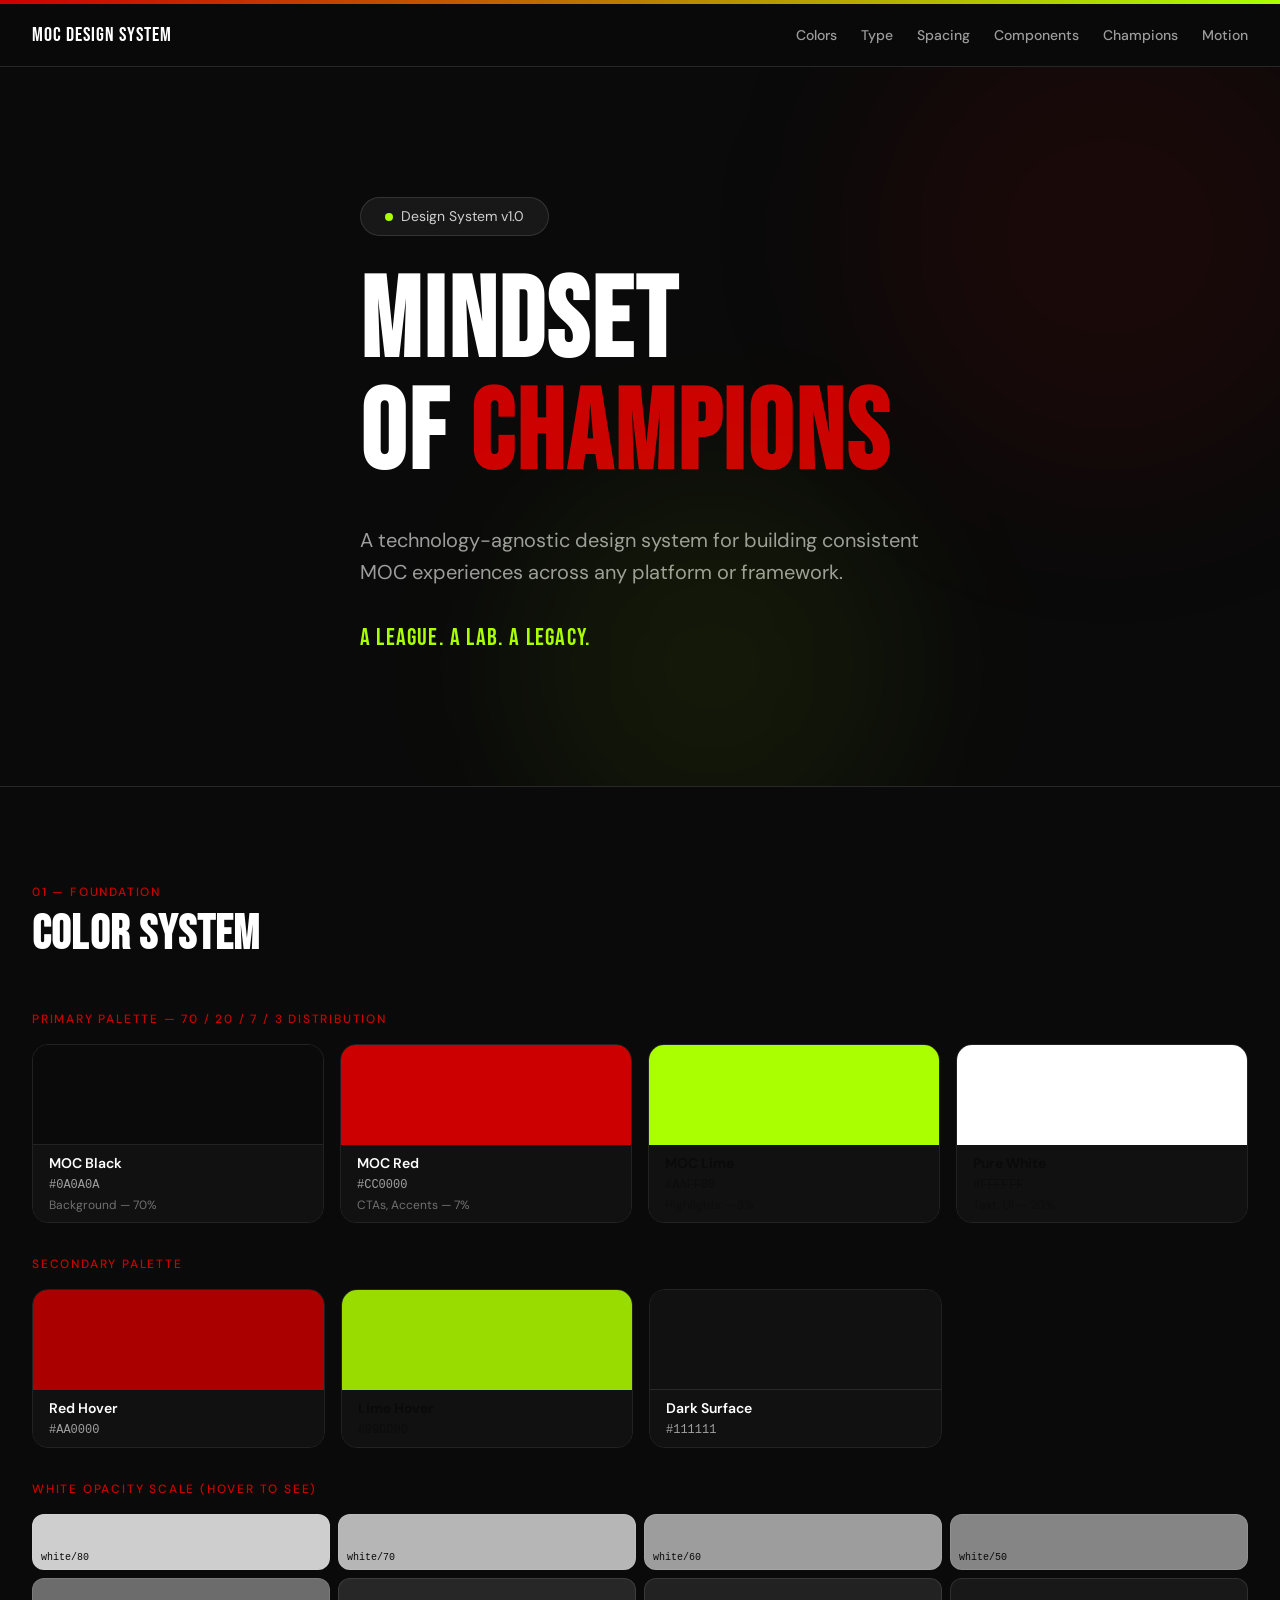
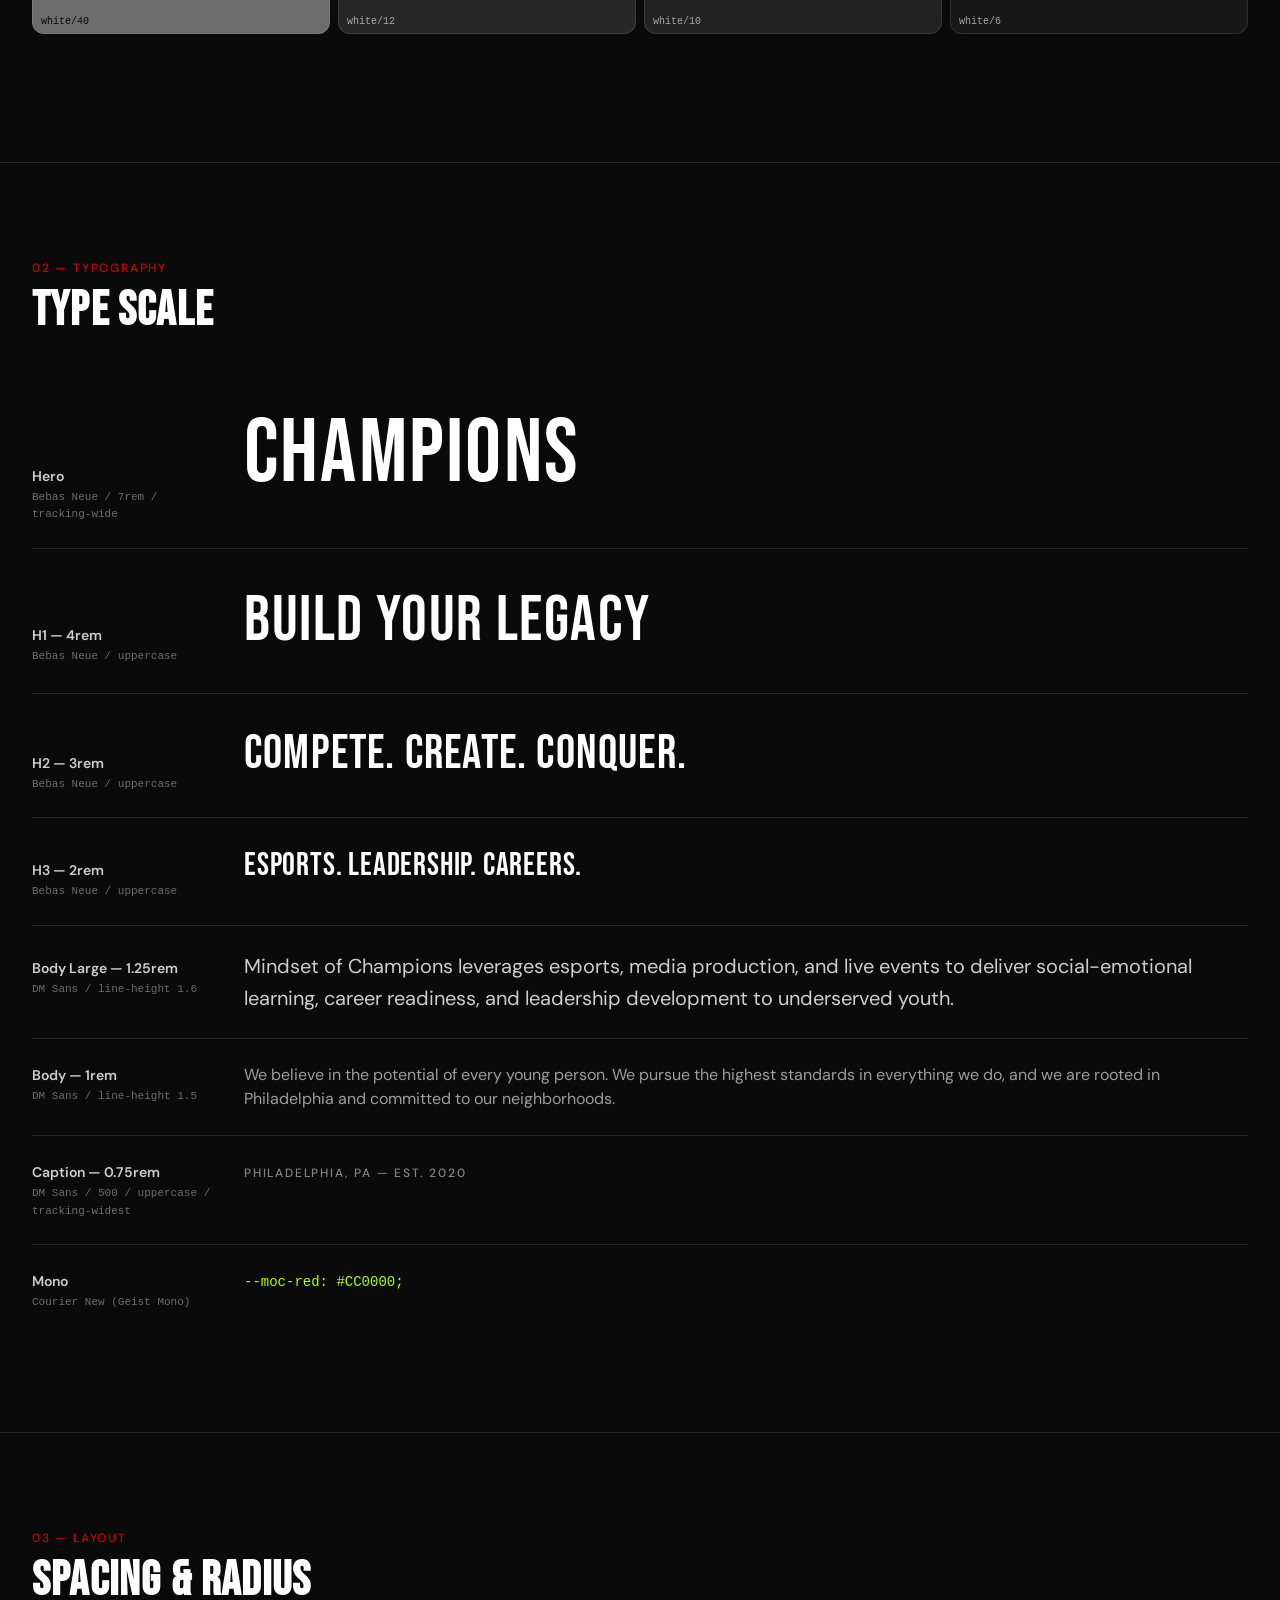
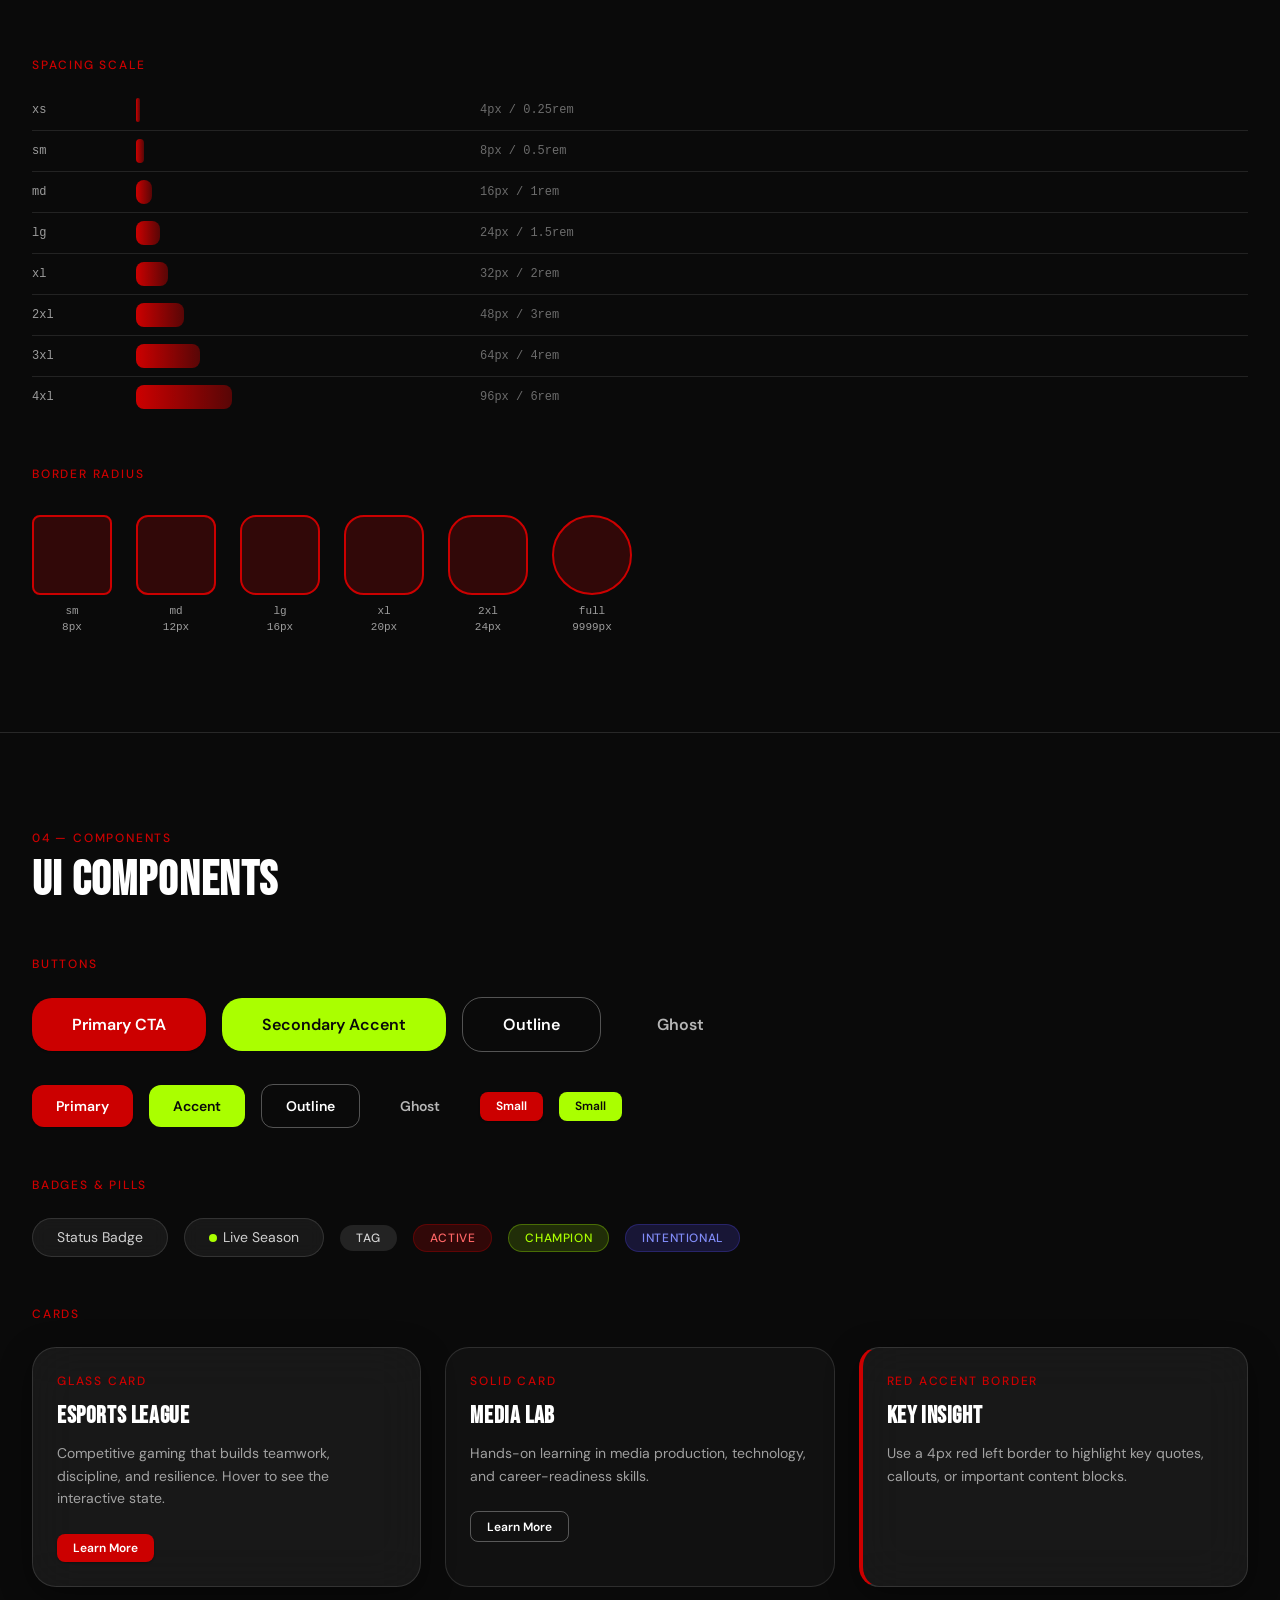
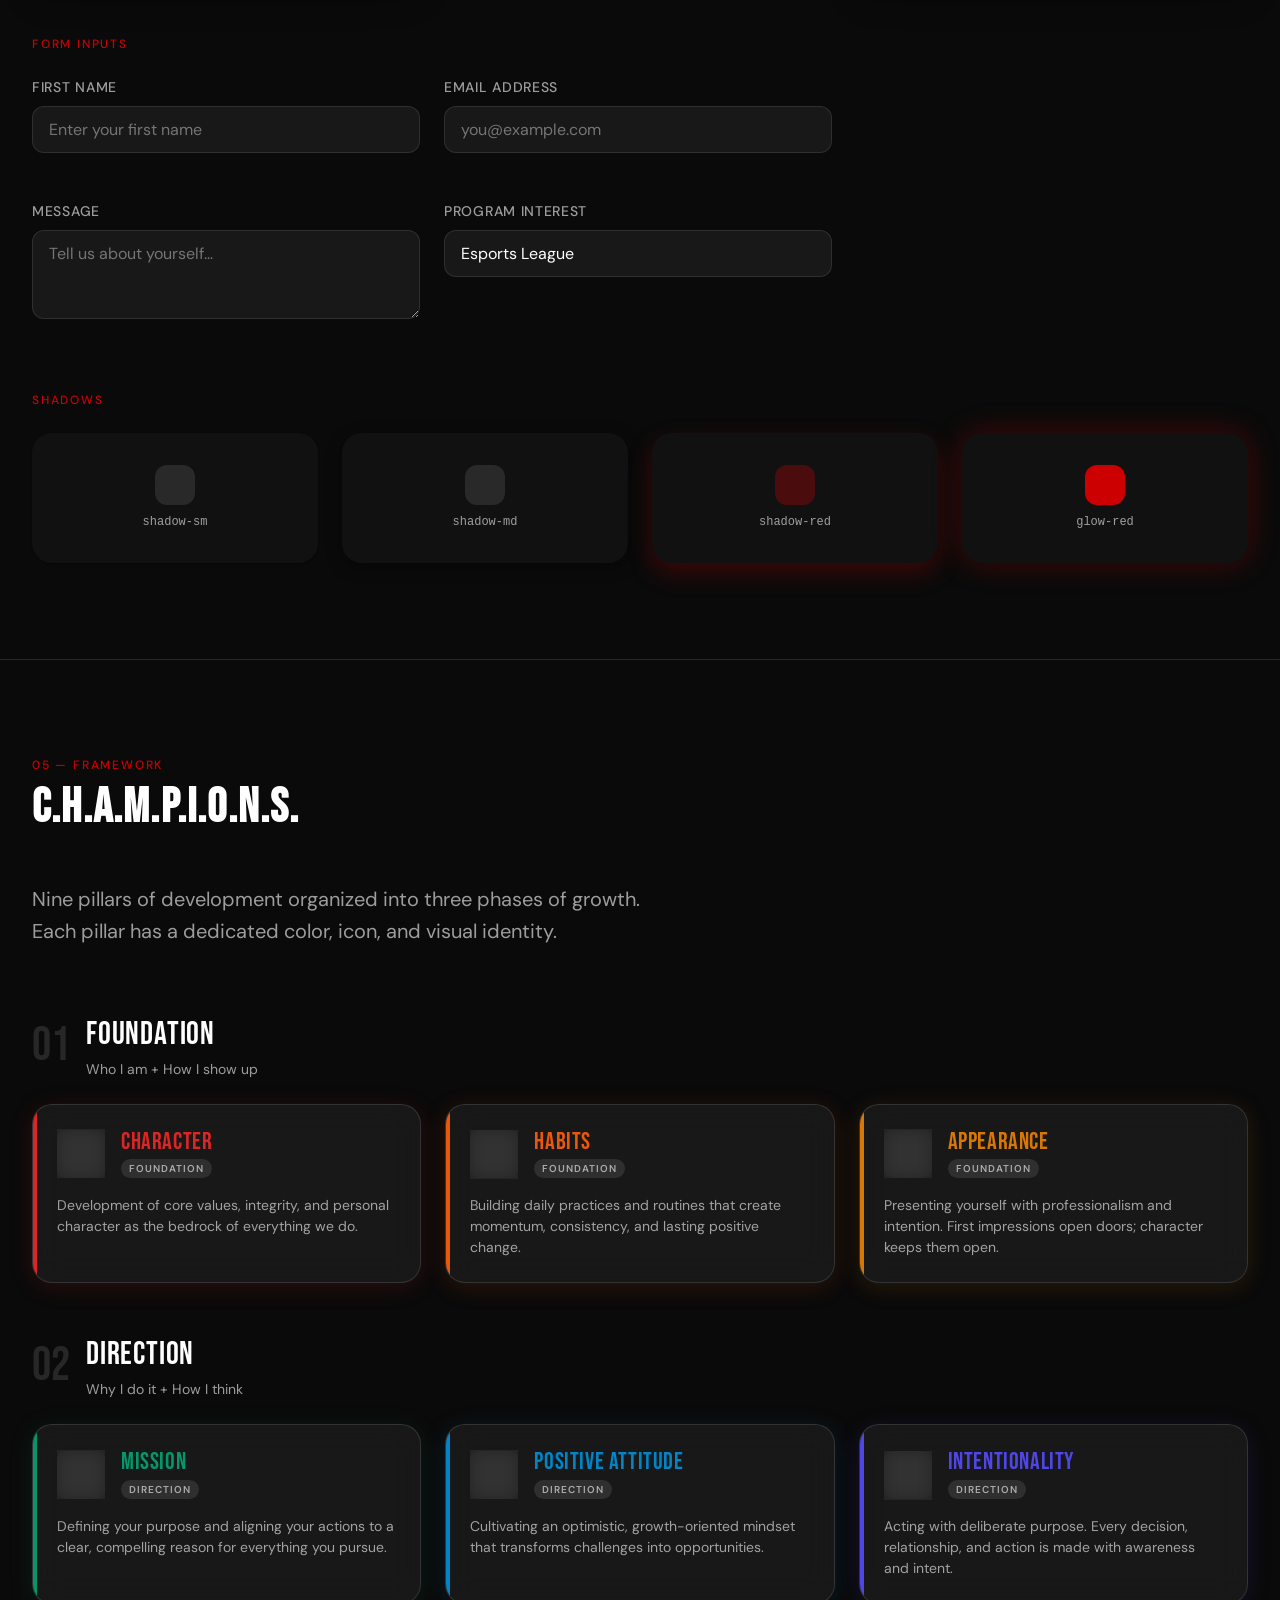
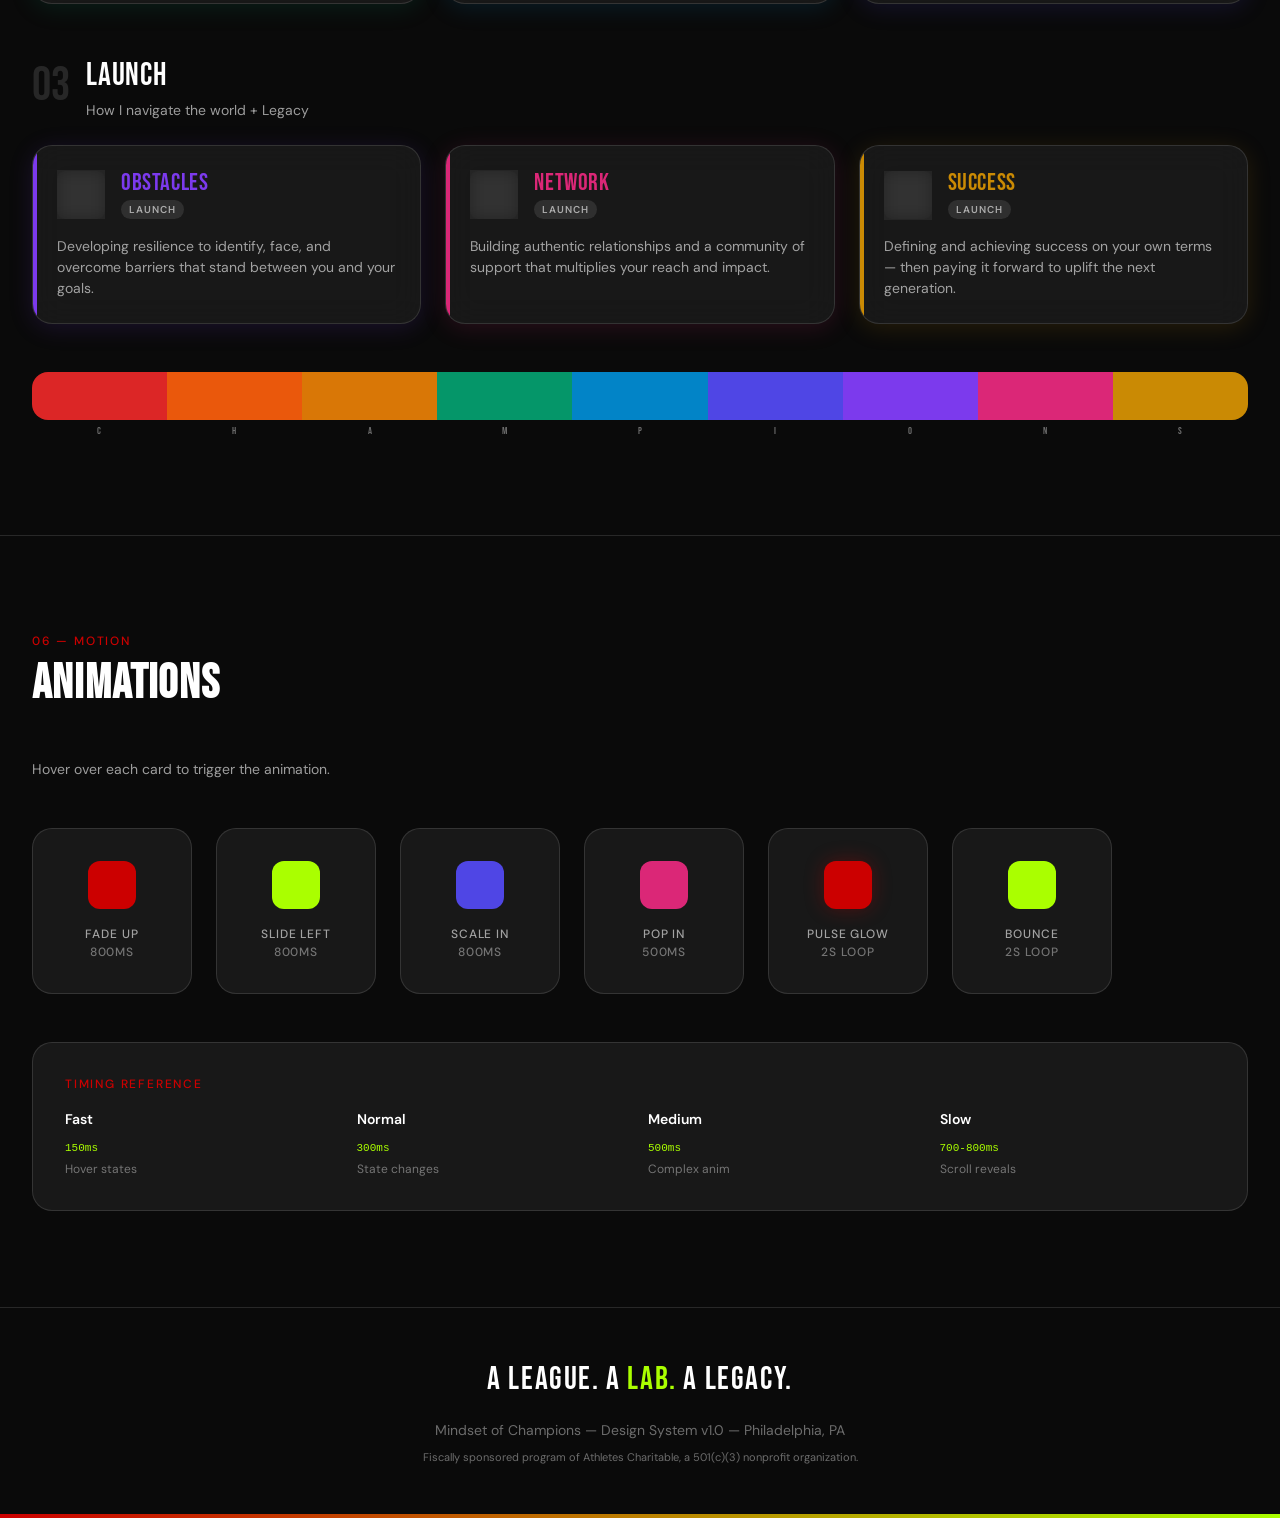
==== index.html @ a54dbdf8 "Rename design-system-showcase to index.html for GitHub Pages Co-Authored-By: Claude Sonnet 4.6 <nore" ====
<!DOCTYPE html>
<html lang="en">
<head>
  <meta charset="UTF-8" />
  <meta name="viewport" content="width=device-width, initial-scale=1.0" />
  <title>Mindset of Champions — Design System</title>
  <link rel="preconnect" href="https://fonts.googleapis.com" />
  <link rel="preconnect" href="https://fonts.gstatic.com" crossorigin />
  <link href="https://fonts.googleapis.com/css2?family=Bebas+Neue&family=DM+Sans:wght@400;500;600;700&display=swap" rel="stylesheet" />
  <style>
    /* ---- TOKENS (from brand-kit/css/variables.css) ---- */
    :root {
      --moc-black: #0A0A0A;
      --moc-red: #CC0000;
      --moc-lime: #AAFF00;
      --moc-white: #FFFFFF;
      --moc-red-hover: #AA0000;
      --moc-lime-hover: #99DD00;
      --moc-dark-surface: #111111;

      --pillar-character: #DC2626;
      --pillar-habits: #EA580C;
      --pillar-appearance: #D97706;
      --pillar-mission: #059669;
      --pillar-positive: #0284C7;
      --pillar-intentionality: #4F46E5;
      --pillar-obstacles: #7C3AED;
      --pillar-network: #DB2777;
      --pillar-success: #CA8A04;

      --color-background: var(--moc-black);
      --color-foreground: var(--moc-white);
      --color-primary: var(--moc-red);
      --color-accent: var(--moc-lime);
      --color-muted: rgba(255,255,255,0.06);
      --color-border: rgba(255,255,255,0.12);

      --white-80: rgba(255,255,255,0.8);
      --white-70: rgba(255,255,255,0.7);
      --white-60: rgba(255,255,255,0.6);
      --white-50: rgba(255,255,255,0.5);
      --white-40: rgba(255,255,255,0.4);
      --white-12: rgba(255,255,255,0.12);
      --white-10: rgba(255,255,255,0.10);
      --white-6: rgba(255,255,255,0.06);

      --font-display: 'Bebas Neue', sans-serif;
      --font-sans: 'DM Sans', sans-serif;
      --font-mono: 'Courier New', monospace;

      --text-hero: 7rem;
      --text-h1: 4rem;
      --text-h2: 3rem;
      --text-h3: 2rem;
      --text-h4: 1.5rem;
      --text-body-lg: 1.25rem;
      --text-body: 1rem;
      --text-body-sm: 0.875rem;
      --text-caption: 0.75rem;

      --space-xs: 0.25rem;
      --space-sm: 0.5rem;
      --space-md: 1rem;
      --space-lg: 1.5rem;
      --space-xl: 2rem;
      --space-2xl: 3rem;
      --space-3xl: 4rem;
      --space-4xl: 6rem;

      --radius-sm: 0.5rem;
      --radius-md: 0.75rem;
      --radius-lg: 1rem;
      --radius-xl: 1.25rem;
      --radius-2xl: 1.5rem;
      --radius-full: 9999px;

      --shadow-sm: 0 1px 2px rgba(0,0,0,0.3);
      --shadow-md: 0 4px 16px rgba(0,0,0,0.4);
      --shadow-lg: 0 8px 32px rgba(0,0,0,0.4);
      --shadow-xl: 0 12px 40px rgba(0,0,0,0.5);
      --shadow-red: 0 10px 25px rgba(204,0,0,0.25);
      --shadow-lime: 0 10px 25px rgba(170,255,0,0.25);
      --shadow-glow-red: 0 0 30px rgba(204,0,0,0.3);

      --transition-fast: 150ms;
      --transition-normal: 300ms;
      --ease-smooth: cubic-bezier(0.22, 1, 0.36, 1);
    }

    /* ---- RESET ---- */
    *, *::before, *::after { box-sizing: border-box; margin: 0; padding: 0; }
    html { scroll-behavior: smooth; }
    body {
      background: var(--moc-black);
      color: var(--moc-white);
      font-family: var(--font-sans);
      font-size: var(--text-body);
      line-height: 1.5;
      -webkit-font-smoothing: antialiased;
    }

    /* ---- LAYOUT ---- */
    .container {
      max-width: 1280px;
      margin: 0 auto;
      padding: 0 var(--space-xl);
    }

    section {
      padding: var(--space-4xl) 0;
      border-bottom: 1px solid var(--white-12);
    }

    .section-label {
      font-family: var(--font-sans);
      font-size: var(--text-caption);
      font-weight: 500;
      letter-spacing: 0.15em;
      text-transform: uppercase;
      color: var(--moc-red);
      margin-bottom: var(--space-sm);
    }

    .section-title {
      font-family: var(--font-display);
      font-size: var(--text-h2);
      text-transform: uppercase;
      letter-spacing: 0.025em;
      line-height: 1.1;
      margin-bottom: var(--space-2xl);
    }

    /* ---- GRID HELPERS ---- */
    .grid-2 { display: grid; grid-template-columns: repeat(2, 1fr); gap: var(--space-lg); }
    .grid-3 { display: grid; grid-template-columns: repeat(3, 1fr); gap: var(--space-lg); }
    .grid-4 { display: grid; grid-template-columns: repeat(4, 1fr); gap: var(--space-lg); }
    .grid-5 { display: grid; grid-template-columns: repeat(5, 1fr); gap: var(--space-md); }
    @media (max-width: 900px) {
      .grid-4, .grid-5 { grid-template-columns: repeat(2, 1fr); }
    }
    @media (max-width: 640px) {
      .grid-2, .grid-3, .grid-4, .grid-5 { grid-template-columns: 1fr; }
    }

    /* ---- GLASS CARD ---- */
    .glass-card {
      background: var(--white-6);
      backdrop-filter: blur(24px);
      -webkit-backdrop-filter: blur(24px);
      border: 1px solid var(--white-12);
      border-radius: var(--radius-2xl);
      box-shadow: var(--shadow-lg);
      padding: var(--space-lg);
      transition: background var(--transition-normal) var(--ease-smooth),
                  border-color var(--transition-normal) var(--ease-smooth),
                  box-shadow var(--transition-normal) var(--ease-smooth);
    }
    .glass-card:hover {
      background: rgba(255,255,255,0.10);
      border-color: rgba(255,255,255,0.18);
      box-shadow: 0 12px 40px rgba(204,0,0,0.15);
    }

    .solid-card {
      background: var(--moc-dark-surface);
      border: 1px solid var(--white-12);
      border-radius: var(--radius-2xl);
      padding: var(--space-lg);
    }

    /* ====================================================
       HERO NAV
       ==================================================== */
    .site-nav {
      position: sticky;
      top: 0;
      z-index: 100;
      background: rgba(10,10,10,0.85);
      backdrop-filter: blur(16px);
      border-bottom: 1px solid var(--white-12);
      padding: var(--space-md) 0;
    }
    .nav-inner {
      display: flex;
      align-items: center;
      gap: var(--space-xl);
      max-width: 1280px;
      margin: 0 auto;
      padding: 0 var(--space-xl);
    }
    .nav-logo {
      display: flex;
      align-items: center;
      gap: var(--space-sm);
      text-decoration: none;
    }
    .nav-logo img {
      height: 36px;
      width: auto;
    }
    .nav-wordmark {
      font-family: var(--font-display);
      font-size: 1.25rem;
      letter-spacing: 0.05em;
      color: var(--moc-white);
    }
    .nav-links {
      display: flex;
      gap: var(--space-lg);
      list-style: none;
      margin-left: auto;
    }
    .nav-links a {
      font-size: var(--text-body-sm);
      font-weight: 500;
      color: var(--white-60);
      text-decoration: none;
      transition: color var(--transition-fast);
    }
    .nav-links a:hover { color: var(--moc-white); }

    /* ====================================================
       HERO
       ==================================================== */
    #hero {
      min-height: 80vh;
      display: flex;
      align-items: center;
      position: relative;
      overflow: hidden;
      border-bottom: 1px solid var(--white-12);
      padding: var(--space-4xl) 0;
    }
    .hero-glow-red {
      position: absolute;
      top: -80px;
      right: -80px;
      width: 500px;
      height: 500px;
      background: rgba(204,0,0,0.08);
      border-radius: 50%;
      filter: blur(80px);
      pointer-events: none;
    }
    .hero-glow-lime {
      position: absolute;
      bottom: -80px;
      left: 40%;
      width: 400px;
      height: 400px;
      background: rgba(170,255,0,0.06);
      border-radius: 50%;
      filter: blur(80px);
      pointer-events: none;
    }
    .hero-badge {
      display: inline-flex;
      align-items: center;
      gap: var(--space-sm);
      background: var(--white-6);
      backdrop-filter: blur(8px);
      border: 1px solid var(--white-12);
      border-radius: var(--radius-full);
      padding: var(--space-sm) var(--space-lg);
      font-size: var(--text-body-sm);
      color: var(--white-80);
      margin-bottom: var(--space-xl);
    }
    .hero-badge-dot {
      width: 8px;
      height: 8px;
      border-radius: 50%;
      background: var(--moc-lime);
      animation: pulse-lime 2s ease-in-out infinite;
    }
    @keyframes pulse-lime {
      0%,100% { box-shadow: 0 0 0 0 rgba(170,255,0,0.5); }
      50% { box-shadow: 0 0 0 8px rgba(170,255,0,0); }
    }
    .hero-title {
      font-family: var(--font-display);
      font-size: clamp(4rem, 10vw, var(--text-hero));
      text-transform: uppercase;
      letter-spacing: 0.025em;
      line-height: 1.0;
      margin-bottom: var(--space-xl);
    }
    .hero-title span { color: var(--moc-red); }
    .hero-sub {
      font-size: var(--text-body-lg);
      color: var(--white-60);
      max-width: 560px;
      margin-bottom: var(--space-xl);
      line-height: 1.6;
    }
    .hero-tagline {
      font-family: var(--font-display);
      font-size: var(--text-h4);
      letter-spacing: 0.05em;
      color: var(--moc-lime);
      text-transform: uppercase;
    }

    /* ====================================================
       COLOR SYSTEM
       ==================================================== */
    .swatch-row { display: flex; flex-wrap: wrap; gap: var(--space-md); margin-bottom: var(--space-xl); }
    .swatch {
      flex: 1;
      min-width: 140px;
      border-radius: var(--radius-lg);
      overflow: hidden;
      border: 1px solid var(--white-10);
    }
    .swatch-color {
      height: 100px;
    }
    .swatch-info {
      background: var(--moc-dark-surface);
      padding: var(--space-sm) var(--space-md);
    }
    .swatch-name {
      font-weight: 600;
      font-size: var(--text-body-sm);
      margin-bottom: 2px;
    }
    .swatch-hex {
      font-family: var(--font-mono);
      font-size: var(--text-caption);
      color: var(--white-60);
    }
    .swatch-usage {
      font-size: var(--text-caption);
      color: var(--white-40);
      margin-top: 2px;
    }

    .opacity-row { display: grid; grid-template-columns: repeat(4, 1fr); gap: var(--space-sm); margin-bottom: var(--space-xl); }
    @media (max-width: 640px) { .opacity-row { grid-template-columns: repeat(2, 1fr); } }
    .opacity-swatch {
      height: 56px;
      border-radius: var(--radius-md);
      border: 1px solid var(--white-10);
      display: flex;
      align-items: flex-end;
      padding: var(--space-xs) var(--space-sm);
    }
    .opacity-label {
      font-family: var(--font-mono);
      font-size: 10px;
      color: var(--white-60);
    }

    /* ====================================================
       TYPOGRAPHY
       ==================================================== */
    .type-row {
      display: flex;
      align-items: baseline;
      gap: var(--space-xl);
      padding: var(--space-lg) 0;
      border-bottom: 1px solid var(--white-12);
    }
    .type-meta {
      width: 180px;
      flex-shrink: 0;
    }
    .type-meta-name {
      font-size: var(--text-body-sm);
      font-weight: 600;
      color: var(--white-80);
      margin-bottom: 2px;
    }
    .type-meta-detail {
      font-family: var(--font-mono);
      font-size: 11px;
      color: var(--white-40);
      line-height: 1.6;
    }
    .type-sample { flex: 1; }

    /* ====================================================
       SPACING
       ==================================================== */
    .spacing-row {
      display: flex;
      align-items: center;
      gap: var(--space-lg);
      padding: var(--space-sm) 0;
      border-bottom: 1px solid var(--white-10);
    }
    .spacing-bar-wrap { width: 320px; }
    .spacing-bar {
      height: 24px;
      background: linear-gradient(90deg, var(--moc-red), rgba(204,0,0,0.4));
      border-radius: var(--radius-sm);
    }
    .spacing-label {
      font-family: var(--font-mono);
      font-size: var(--text-caption);
      color: var(--white-60);
      width: 80px;
    }
    .spacing-value {
      font-family: var(--font-mono);
      font-size: var(--text-caption);
      color: var(--white-40);
    }

    /* ====================================================
       BUTTONS
       ==================================================== */
    .btn-row {
      display: flex;
      flex-wrap: wrap;
      align-items: center;
      gap: var(--space-md);
      margin-bottom: var(--space-xl);
    }
    .btn {
      display: inline-flex;
      align-items: center;
      gap: var(--space-sm);
      font-family: var(--font-sans);
      font-size: var(--text-body-sm);
      font-weight: 600;
      text-decoration: none;
      cursor: pointer;
      border: none;
      outline: none;
      border-radius: var(--radius-md);
      padding: 0.75rem 1.5rem;
      transition: all var(--transition-normal) var(--ease-smooth);
    }
    .btn-primary {
      background: var(--moc-red);
      color: var(--moc-white);
      box-shadow: var(--shadow-sm);
    }
    .btn-primary:hover {
      background: var(--moc-red-hover);
      box-shadow: var(--shadow-red);
      transform: scale(1.04);
    }
    .btn-accent {
      background: var(--moc-lime);
      color: var(--moc-black);
    }
    .btn-accent:hover {
      background: var(--moc-lime-hover);
      box-shadow: var(--shadow-lime);
      transform: scale(1.04);
    }
    .btn-outline {
      background: transparent;
      color: var(--moc-white);
      border: 1px solid rgba(255,255,255,0.3);
    }
    .btn-outline:hover {
      background: var(--white-12);
      border-color: rgba(255,255,255,0.5);
    }
    .btn-ghost {
      background: transparent;
      color: var(--white-70);
    }
    .btn-ghost:hover {
      background: var(--white-6);
      color: var(--moc-white);
    }
    .btn-sm {
      font-size: var(--text-caption);
      padding: 0.4rem 1rem;
      border-radius: var(--radius-sm);
    }
    .btn-lg {
      font-size: var(--text-body);
      padding: 1rem 2.5rem;
      border-radius: var(--radius-xl);
    }

    /* ====================================================
       BADGES & PILLS
       ==================================================== */
    .badge {
      display: inline-flex;
      align-items: center;
      background: var(--white-6);
      backdrop-filter: blur(8px);
      border: 1px solid var(--white-12);
      border-radius: var(--radius-full);
      padding: var(--space-sm) var(--space-lg);
      font-size: var(--text-body-sm);
      color: var(--white-80);
    }
    .pill {
      display: inline-flex;
      align-items: center;
      background: var(--white-10);
      border-radius: var(--radius-full);
      padding: var(--space-xs) var(--space-md);
      font-size: var(--text-caption);
      color: var(--white-80);
      font-weight: 500;
      letter-spacing: 0.05em;
      text-transform: uppercase;
    }
    .pill-red { background: rgba(204,0,0,0.2); color: #FF6666; border: 1px solid rgba(204,0,0,0.3); }
    .pill-lime { background: rgba(170,255,0,0.15); color: var(--moc-lime); border: 1px solid rgba(170,255,0,0.3); }

    /* ====================================================
       INPUTS
       ==================================================== */
    .input-group { display: flex; flex-direction: column; gap: var(--space-sm); margin-bottom: var(--space-lg); }
    .input-label {
      font-size: var(--text-body-sm);
      font-weight: 500;
      letter-spacing: 0.05em;
      text-transform: uppercase;
      color: var(--white-60);
    }
    .input {
      background: var(--white-6);
      border: 1px solid var(--white-10);
      border-radius: var(--radius-md);
      color: var(--moc-white);
      font-family: var(--font-sans);
      font-size: var(--text-body);
      padding: 0.75rem 1rem;
      outline: none;
      transition: border-color var(--transition-fast);
      width: 100%;
    }
    .input::placeholder { color: var(--white-40); }
    .input:focus { border-color: var(--moc-red); box-shadow: 0 0 0 3px rgba(204,0,0,0.2); }
    .input-row { display: grid; grid-template-columns: repeat(2, 1fr); gap: var(--space-lg); }
    @media (max-width: 640px) { .input-row { grid-template-columns: 1fr; } }

    /* ====================================================
       CARDS SHOWCASE
       ==================================================== */
    .red-accent-border {
      border-left: 4px solid var(--moc-red);
      padding-left: var(--space-lg);
    }

    /* ====================================================
       SHADOWS
       ==================================================== */
    .shadow-demo {
      background: var(--moc-dark-surface);
      border-radius: var(--radius-xl);
      padding: var(--space-xl);
      display: flex;
      flex-direction: column;
      align-items: center;
      justify-content: center;
      gap: var(--space-sm);
    }
    .shadow-demo-name {
      font-family: var(--font-mono);
      font-size: var(--text-caption);
      color: var(--white-60);
      text-align: center;
    }

    /* ====================================================
       CHAMPIONS FRAMEWORK
       ==================================================== */
    .champions-grid {
      display: grid;
      grid-template-columns: repeat(3, 1fr);
      gap: var(--space-lg);
      margin-bottom: var(--space-2xl);
    }
    @media (max-width: 900px) { .champions-grid { grid-template-columns: 1fr; } }

    .pillar-card {
      background: var(--white-6);
      backdrop-filter: blur(16px);
      border: 1px solid var(--white-12);
      border-radius: var(--radius-xl);
      padding: var(--space-lg);
      position: relative;
      overflow: hidden;
      transition: transform var(--transition-normal) var(--ease-smooth),
                  box-shadow var(--transition-normal) var(--ease-smooth);
    }
    .pillar-card::before {
      content: '';
      position: absolute;
      inset: 0;
      border-radius: inherit;
      opacity: 0;
      transition: opacity var(--transition-normal);
    }
    .pillar-card:hover { transform: translateY(-4px); }
    .pillar-card-accent {
      width: 4px;
      border-radius: 2px;
      height: 100%;
      position: absolute;
      left: 0;
      top: 0;
    }
    .pillar-header {
      display: flex;
      align-items: center;
      gap: var(--space-md);
      margin-bottom: var(--space-md);
    }
    .pillar-letter {
      width: 48px;
      height: 48px;
      background: var(--white-6);
      backdrop-filter: blur(8px);
      border: 1px solid var(--white-12);
      border-radius: var(--radius-sm);
      display: flex;
      align-items: center;
      justify-content: center;
      font-family: var(--font-display);
      font-size: 1.75rem;
      letter-spacing: 0.025em;
      flex-shrink: 0;
    }
    .pillar-meta {}
    .pillar-name {
      font-family: var(--font-display);
      font-size: var(--text-h4);
      letter-spacing: 0.025em;
      text-transform: uppercase;
      line-height: 1.1;
    }
    .pillar-phase-badge {
      display: inline-block;
      font-size: 10px;
      font-weight: 600;
      letter-spacing: 0.1em;
      text-transform: uppercase;
      padding: 2px 8px;
      border-radius: var(--radius-full);
      margin-top: 4px;
      background: var(--white-10);
      color: var(--white-60);
    }
    .pillar-desc {
      font-size: var(--text-body-sm);
      color: var(--white-60);
      line-height: 1.5;
    }

    .phase-block {
      margin-bottom: var(--space-xl);
    }
    .phase-header {
      display: flex;
      align-items: center;
      gap: var(--space-md);
      margin-bottom: var(--space-lg);
    }
    .phase-number {
      font-family: var(--font-display);
      font-size: var(--text-h2);
      line-height: 1;
      color: var(--white-12);
    }
    .phase-info {}
    .phase-title {
      font-family: var(--font-display);
      font-size: var(--text-h3);
      text-transform: uppercase;
      letter-spacing: 0.025em;
    }
    .phase-theme {
      font-size: var(--text-body-sm);
      color: var(--white-60);
    }

    /* ====================================================
       BORDER RADIUS
       ==================================================== */
    .radius-demos {
      display: flex;
      flex-wrap: wrap;
      gap: var(--space-lg);
      align-items: flex-end;
    }
    .radius-demo {
      display: flex;
      flex-direction: column;
      align-items: center;
      gap: var(--space-sm);
    }
    .radius-box {
      background: rgba(204,0,0,0.2);
      border: 2px solid var(--moc-red);
      width: 80px;
      height: 80px;
    }
    .radius-label {
      font-family: var(--font-mono);
      font-size: 11px;
      color: var(--white-60);
      text-align: center;
    }

    /* ====================================================
       ANIMATION SHOWCASE
       ==================================================== */
    @keyframes fade-up {
      from { opacity: 0; transform: translateY(30px); }
      to   { opacity: 1; transform: translateY(0); }
    }
    @keyframes slide-left {
      from { opacity: 0; transform: translateX(-40px); }
      to   { opacity: 1; transform: translateX(0); }
    }
    @keyframes scale-in {
      from { opacity: 0; transform: scale(0.9); }
      to   { opacity: 1; transform: scale(1); }
    }
    @keyframes pop-in {
      0%  { opacity: 0; transform: scale(0.8) translateY(20px); }
      70% { transform: scale(1.02) translateY(-2px); }
      100%{ opacity: 1; transform: scale(1) translateY(0); }
    }
    @keyframes pulse-glow {
      0%,100% { box-shadow: 0 0 20px rgba(204,0,0,0.3); }
      50%     { box-shadow: 0 0 40px rgba(204,0,0,0.6); }
    }
    @keyframes bounce-slow {
      0%,100% { transform: translateY(0); }
      50%     { transform: translateY(-10px); }
    }

    .anim-trigger { animation-play-state: paused; }
    .anim-trigger.playing { animation-play-state: running; }

    .anim-demos {
      display: flex;
      flex-wrap: wrap;
      gap: var(--space-lg);
    }
    .anim-box {
      background: var(--white-6);
      border: 1px solid var(--white-12);
      border-radius: var(--radius-xl);
      padding: var(--space-xl);
      display: flex;
      flex-direction: column;
      align-items: center;
      gap: var(--space-md);
      cursor: pointer;
      min-width: 160px;
      user-select: none;
    }
    .anim-box:hover .anim-dot { animation-play-state: running !important; }
    .anim-box-label {
      font-size: var(--text-caption);
      color: var(--white-60);
      text-align: center;
      text-transform: uppercase;
      letter-spacing: 0.08em;
      font-weight: 500;
    }
    .anim-dot {
      width: 48px;
      height: 48px;
      border-radius: var(--radius-md);
      background: var(--moc-red);
      animation-duration: 800ms;
      animation-fill-mode: both;
      animation-iteration-count: 1;
      animation-play-state: paused;
    }
    .anim-fade-up   .anim-dot { animation-name: fade-up; }
    .anim-slide-left .anim-dot { animation-name: slide-left; }
    .anim-scale-in  .anim-dot { animation-name: scale-in; }
    .anim-pop-in    .anim-dot { animation-name: pop-in; animation-duration: 500ms; }
    .anim-glow .anim-dot { animation-name: pulse-glow; animation-duration: 2s; animation-iteration-count: infinite; animation-play-state: running; }
    .anim-bounce .anim-dot { animation-name: bounce-slow; animation-duration: 2s; animation-iteration-count: infinite; animation-play-state: running; }

    /* ====================================================
       FOOTER
       ==================================================== */
    footer {
      padding: var(--space-2xl) 0;
      text-align: center;
    }
    .footer-tagline {
      font-family: var(--font-display);
      font-size: var(--text-h3);
      text-transform: uppercase;
      letter-spacing: 0.05em;
      margin-bottom: var(--space-md);
    }
    .footer-tagline span { color: var(--moc-lime); }
    .footer-sub {
      font-size: var(--text-body-sm);
      color: var(--white-40);
    }

    /* ====================================================
       UTILITY STRIP
       ==================================================== */
    .strip {
      height: 4px;
      background: linear-gradient(90deg, var(--moc-red) 0%, var(--moc-lime) 100%);
    }
  </style>
</head>
<body>

<!-- TOP STRIP -->
<div class="strip"></div>

<!-- NAV -->
<nav class="site-nav">
  <div class="nav-inner">
    <a href="#hero" class="nav-logo">
      <img src="brand-kit/logos/moc-logo.svg" alt="MOC Logo" onerror="this.style.display='none'" />
      <span class="nav-wordmark">MOC Design System</span>
    </a>
    <ul class="nav-links">
      <li><a href="#colors">Colors</a></li>
      <li><a href="#typography">Type</a></li>
      <li><a href="#spacing">Spacing</a></li>
      <li><a href="#components">Components</a></li>
      <li><a href="#champions">Champions</a></li>
      <li><a href="#motion">Motion</a></li>
    </ul>
  </div>
</nav>

<!-- HERO -->
<section id="hero">
  <div class="hero-glow-red" aria-hidden="true"></div>
  <div class="hero-glow-lime" aria-hidden="true"></div>
  <div class="container">
    <div class="hero-badge">
      <span class="hero-badge-dot" aria-hidden="true"></span>
      Design System v1.0
    </div>
    <h1 class="hero-title">
      Mindset<br/>of <span>Champions</span>
    </h1>
    <p class="hero-sub">
      A technology-agnostic design system for building consistent MOC experiences across any platform or framework.
    </p>
    <p class="hero-tagline">A League. A Lab. A Legacy.</p>
  </div>
</section>

<!-- COLORS -->
<section id="colors">
  <div class="container">
    <p class="section-label">01 — Foundation</p>
    <h2 class="section-title">Color System</h2>

    <p class="section-label" style="margin-bottom: var(--space-md);">Primary Palette &mdash; 70 / 20 / 7 / 3 distribution</p>
    <div class="swatch-row">
      <div class="swatch">
        <div class="swatch-color" style="background:#0A0A0A; border-bottom:1px solid rgba(255,255,255,0.1);"></div>
        <div class="swatch-info">
          <div class="swatch-name">MOC Black</div>
          <div class="swatch-hex">#0A0A0A</div>
          <div class="swatch-usage">Background &mdash; 70%</div>
        </div>
      </div>
      <div class="swatch">
        <div class="swatch-color" style="background:#CC0000;"></div>
        <div class="swatch-info">
          <div class="swatch-name">MOC Red</div>
          <div class="swatch-hex">#CC0000</div>
          <div class="swatch-usage">CTAs, Accents &mdash; 7%</div>
        </div>
      </div>
      <div class="swatch">
        <div class="swatch-color" style="background:#AAFF00;"></div>
        <div class="swatch-info">
          <div class="swatch-name" style="color:#0A0A0A;">MOC Lime</div>
          <div class="swatch-hex" style="color:rgba(10,10,10,0.6);">#AAFF00</div>
          <div class="swatch-usage" style="color:rgba(10,10,10,0.5);">Highlights &mdash; 3%</div>
        </div>
      </div>
      <div class="swatch">
        <div class="swatch-color" style="background:#FFFFFF;"></div>
        <div class="swatch-info">
          <div class="swatch-name" style="color:#0A0A0A;">Pure White</div>
          <div class="swatch-hex" style="color:rgba(10,10,10,0.6);">#FFFFFF</div>
          <div class="swatch-usage" style="color:rgba(10,10,10,0.5);">Text, UI &mdash; 20%</div>
        </div>
      </div>
    </div>

    <p class="section-label" style="margin-bottom: var(--space-md);">Secondary Palette</p>
    <div class="swatch-row">
      <div class="swatch">
        <div class="swatch-color" style="background:#AA0000;"></div>
        <div class="swatch-info">
          <div class="swatch-name">Red Hover</div>
          <div class="swatch-hex">#AA0000</div>
        </div>
      </div>
      <div class="swatch">
        <div class="swatch-color" style="background:#99DD00;"></div>
        <div class="swatch-info">
          <div class="swatch-name" style="color:#0A0A0A;">Lime Hover</div>
          <div class="swatch-hex" style="color:rgba(10,10,10,0.6);">#99DD00</div>
        </div>
      </div>
      <div class="swatch">
        <div class="swatch-color" style="background:#111111; border-bottom:1px solid rgba(255,255,255,0.1);"></div>
        <div class="swatch-info">
          <div class="swatch-name">Dark Surface</div>
          <div class="swatch-hex">#111111</div>
        </div>
      </div>
      <div class="swatch" style="background:transparent;border:none;box-shadow:none;"></div>
    </div>

    <p class="section-label" style="margin-bottom: var(--space-md);">White Opacity Scale (hover to see)</p>
    <div class="opacity-row">
      <div class="opacity-swatch" style="background:rgba(255,255,255,0.8);"><span class="opacity-label" style="color:#0A0A0A;">white/80</span></div>
      <div class="opacity-swatch" style="background:rgba(255,255,255,0.7);"><span class="opacity-label" style="color:#0A0A0A;">white/70</span></div>
      <div class="opacity-swatch" style="background:rgba(255,255,255,0.6);"><span class="opacity-label" style="color:#0A0A0A;">white/60</span></div>
      <div class="opacity-swatch" style="background:rgba(255,255,255,0.5);"><span class="opacity-label" style="color:#0A0A0A;">white/50</span></div>
      <div class="opacity-swatch" style="background:rgba(255,255,255,0.4);"><span class="opacity-label" style="color:#0A0A0A;">white/40</span></div>
      <div class="opacity-swatch" style="background:rgba(255,255,255,0.12);"><span class="opacity-label">white/12</span></div>
      <div class="opacity-swatch" style="background:rgba(255,255,255,0.10);"><span class="opacity-label">white/10</span></div>
      <div class="opacity-swatch" style="background:rgba(255,255,255,0.06);"><span class="opacity-label">white/6</span></div>
    </div>
  </div>
</section>

<!-- TYPOGRAPHY -->
<section id="typography">
  <div class="container">
    <p class="section-label">02 — Typography</p>
    <h2 class="section-title">Type Scale</h2>

    <div class="type-row">
      <div class="type-meta">
        <div class="type-meta-name">Hero</div>
        <div class="type-meta-detail">Bebas Neue / 7rem / tracking-wide</div>
      </div>
      <div class="type-sample">
        <span style="font-family:var(--font-display);font-size:clamp(3rem,7vw,7rem);text-transform:uppercase;letter-spacing:0.025em;line-height:1;">Champions</span>
      </div>
    </div>
    <div class="type-row">
      <div class="type-meta">
        <div class="type-meta-name">H1 &mdash; 4rem</div>
        <div class="type-meta-detail">Bebas Neue / uppercase</div>
      </div>
      <div class="type-sample">
        <h1 style="font-family:var(--font-display);font-size:var(--text-h1);text-transform:uppercase;letter-spacing:0.025em;font-weight:400;">Build Your Legacy</h1>
      </div>
    </div>
    <div class="type-row">
      <div class="type-meta">
        <div class="type-meta-name">H2 &mdash; 3rem</div>
        <div class="type-meta-detail">Bebas Neue / uppercase</div>
      </div>
      <div class="type-sample">
        <h2 style="font-family:var(--font-display);font-size:var(--text-h2);text-transform:uppercase;letter-spacing:0.025em;font-weight:400;">Compete. Create. Conquer.</h2>
      </div>
    </div>
    <div class="type-row">
      <div class="type-meta">
        <div class="type-meta-name">H3 &mdash; 2rem</div>
        <div class="type-meta-detail">Bebas Neue / uppercase</div>
      </div>
      <div class="type-sample">
        <h3 style="font-family:var(--font-display);font-size:var(--text-h3);text-transform:uppercase;letter-spacing:0.025em;font-weight:400;">Esports. Leadership. Careers.</h3>
      </div>
    </div>
    <div class="type-row">
      <div class="type-meta">
        <div class="type-meta-name">Body Large &mdash; 1.25rem</div>
        <div class="type-meta-detail">DM Sans / line-height 1.6</div>
      </div>
      <div class="type-sample">
        <p style="font-size:var(--text-body-lg);color:var(--white-80);line-height:1.6;">Mindset of Champions leverages esports, media production, and live events to deliver social-emotional learning, career readiness, and leadership development to underserved youth.</p>
      </div>
    </div>
    <div class="type-row">
      <div class="type-meta">
        <div class="type-meta-name">Body &mdash; 1rem</div>
        <div class="type-meta-detail">DM Sans / line-height 1.5</div>
      </div>
      <div class="type-sample">
        <p style="font-size:var(--text-body);color:var(--white-60);line-height:1.5;">We believe in the potential of every young person. We pursue the highest standards in everything we do, and we are rooted in Philadelphia and committed to our neighborhoods.</p>
      </div>
    </div>
    <div class="type-row">
      <div class="type-meta">
        <div class="type-meta-name">Caption &mdash; 0.75rem</div>
        <div class="type-meta-detail">DM Sans / 500 / uppercase / tracking-widest</div>
      </div>
      <div class="type-sample">
        <span style="font-size:var(--text-caption);font-weight:500;letter-spacing:0.15em;text-transform:uppercase;color:var(--white-50);">Philadelphia, PA &mdash; Est. 2020</span>
      </div>
    </div>
    <div class="type-row" style="border-bottom:none;">
      <div class="type-meta">
        <div class="type-meta-name">Mono</div>
        <div class="type-meta-detail">Courier New (Geist Mono)</div>
      </div>
      <div class="type-sample">
        <code style="font-family:var(--font-mono);font-size:var(--text-body-sm);color:var(--moc-lime);">--moc-red: #CC0000;</code>
      </div>
    </div>
  </div>
</section>

<!-- SPACING -->
<section id="spacing">
  <div class="container">
    <p class="section-label">03 — Layout</p>
    <h2 class="section-title">Spacing & Radius</h2>

    <div style="margin-bottom:var(--space-2xl);">
      <p class="section-label" style="margin-bottom:var(--space-md);">Spacing Scale</p>
      <div class="spacing-row">
        <div class="spacing-label">xs</div>
        <div class="spacing-bar-wrap"><div class="spacing-bar" style="width:4px;"></div></div>
        <div class="spacing-value">4px / 0.25rem</div>
      </div>
      <div class="spacing-row">
        <div class="spacing-label">sm</div>
        <div class="spacing-bar-wrap"><div class="spacing-bar" style="width:8px;"></div></div>
        <div class="spacing-value">8px / 0.5rem</div>
      </div>
      <div class="spacing-row">
        <div class="spacing-label">md</div>
        <div class="spacing-bar-wrap"><div class="spacing-bar" style="width:16px;"></div></div>
        <div class="spacing-value">16px / 1rem</div>
      </div>
      <div class="spacing-row">
        <div class="spacing-label">lg</div>
        <div class="spacing-bar-wrap"><div class="spacing-bar" style="width:24px;"></div></div>
        <div class="spacing-value">24px / 1.5rem</div>
      </div>
      <div class="spacing-row">
        <div class="spacing-label">xl</div>
        <div class="spacing-bar-wrap"><div class="spacing-bar" style="width:32px;"></div></div>
        <div class="spacing-value">32px / 2rem</div>
      </div>
      <div class="spacing-row">
        <div class="spacing-label">2xl</div>
        <div class="spacing-bar-wrap"><div class="spacing-bar" style="width:48px;"></div></div>
        <div class="spacing-value">48px / 3rem</div>
      </div>
      <div class="spacing-row">
        <div class="spacing-label">3xl</div>
        <div class="spacing-bar-wrap"><div class="spacing-bar" style="width:64px;"></div></div>
        <div class="spacing-value">64px / 4rem</div>
      </div>
      <div class="spacing-row" style="border-bottom:none;">
        <div class="spacing-label">4xl</div>
        <div class="spacing-bar-wrap"><div class="spacing-bar" style="width:96px;"></div></div>
        <div class="spacing-value">96px / 6rem</div>
      </div>
    </div>

    <p class="section-label" style="margin-bottom:var(--space-xl);">Border Radius</p>
    <div class="radius-demos">
      <div class="radius-demo">
        <div class="radius-box" style="border-radius:var(--radius-sm);"></div>
        <div class="radius-label">sm<br/>8px</div>
      </div>
      <div class="radius-demo">
        <div class="radius-box" style="border-radius:var(--radius-md);"></div>
        <div class="radius-label">md<br/>12px</div>
      </div>
      <div class="radius-demo">
        <div class="radius-box" style="border-radius:var(--radius-lg);"></div>
        <div class="radius-label">lg<br/>16px</div>
      </div>
      <div class="radius-demo">
        <div class="radius-box" style="border-radius:var(--radius-xl);"></div>
        <div class="radius-label">xl<br/>20px</div>
      </div>
      <div class="radius-demo">
        <div class="radius-box" style="border-radius:var(--radius-2xl);"></div>
        <div class="radius-label">2xl<br/>24px</div>
      </div>
      <div class="radius-demo">
        <div class="radius-box" style="border-radius:var(--radius-full);width:80px;height:80px;"></div>
        <div class="radius-label">full<br/>9999px</div>
      </div>
    </div>
  </div>
</section>

<!-- COMPONENTS -->
<section id="components">
  <div class="container">
    <p class="section-label">04 — Components</p>
    <h2 class="section-title">UI Components</h2>

    <!-- Buttons -->
    <p class="section-label" style="margin-bottom:var(--space-lg);">Buttons</p>
    <div class="btn-row">
      <button class="btn btn-primary btn-lg">Primary CTA</button>
      <button class="btn btn-accent btn-lg">Secondary Accent</button>
      <button class="btn btn-outline btn-lg">Outline</button>
      <button class="btn btn-ghost btn-lg">Ghost</button>
    </div>
    <div class="btn-row" style="margin-bottom:var(--space-2xl);">
      <button class="btn btn-primary">Primary</button>
      <button class="btn btn-accent">Accent</button>
      <button class="btn btn-outline">Outline</button>
      <button class="btn btn-ghost">Ghost</button>
      <button class="btn btn-primary btn-sm">Small</button>
      <button class="btn btn-accent btn-sm">Small</button>
    </div>

    <!-- Badges & Pills -->
    <p class="section-label" style="margin-bottom:var(--space-lg);">Badges &amp; Pills</p>
    <div class="btn-row" style="margin-bottom:var(--space-2xl);">
      <span class="badge">Status Badge</span>
      <span class="badge"><span style="width:8px;height:8px;border-radius:50%;background:var(--moc-lime);display:inline-block;margin-right:6px;"></span>Live Season</span>
      <span class="pill">Tag</span>
      <span class="pill pill-red">Active</span>
      <span class="pill pill-lime">Champion</span>
      <span class="pill" style="background:rgba(79,70,229,0.2);color:#818cf8;border:1px solid rgba(79,70,229,0.3);">Intentional</span>
    </div>

    <!-- Cards -->
    <p class="section-label" style="margin-bottom:var(--space-lg);">Cards</p>
    <div class="grid-3" style="margin-bottom:var(--space-2xl);">
      <div class="glass-card">
        <p class="section-label" style="margin-bottom:var(--space-sm);">Glass Card</p>
        <h3 style="font-family:var(--font-display);font-size:var(--text-h4);text-transform:uppercase;letter-spacing:0.025em;margin-bottom:var(--space-sm);">Esports League</h3>
        <p style="font-size:var(--text-body-sm);color:var(--white-60);line-height:1.6;">Competitive gaming that builds teamwork, discipline, and resilience. Hover to see the interactive state.</p>
        <div style="margin-top:var(--space-lg);">
          <button class="btn btn-primary btn-sm">Learn More</button>
        </div>
      </div>
      <div class="solid-card">
        <p class="section-label" style="margin-bottom:var(--space-sm);">Solid Card</p>
        <h3 style="font-family:var(--font-display);font-size:var(--text-h4);text-transform:uppercase;letter-spacing:0.025em;margin-bottom:var(--space-sm);">Media Lab</h3>
        <p style="font-size:var(--text-body-sm);color:var(--white-60);line-height:1.6;">Hands-on learning in media production, technology, and career-readiness skills.</p>
        <div style="margin-top:var(--space-lg);">
          <button class="btn btn-outline btn-sm">Learn More</button>
        </div>
      </div>
      <div class="glass-card red-accent-border" style="border-radius:var(--radius-xl);">
        <p class="section-label" style="margin-bottom:var(--space-sm);">Red Accent Border</p>
        <h3 style="font-family:var(--font-display);font-size:var(--text-h4);text-transform:uppercase;letter-spacing:0.025em;margin-bottom:var(--space-sm);">Key Insight</h3>
        <p style="font-size:var(--text-body-sm);color:var(--white-60);line-height:1.6;">Use a 4px red left border to highlight key quotes, callouts, or important content blocks.</p>
      </div>
    </div>

    <!-- Inputs -->
    <p class="section-label" style="margin-bottom:var(--space-lg);">Form Inputs</p>
    <div class="input-row" style="max-width:800px;">
      <div class="input-group">
        <label class="input-label">First Name</label>
        <input class="input" type="text" placeholder="Enter your first name" />
      </div>
      <div class="input-group">
        <label class="input-label">Email Address</label>
        <input class="input" type="email" placeholder="you@example.com" />
      </div>
      <div class="input-group">
        <label class="input-label">Message</label>
        <textarea class="input" rows="3" placeholder="Tell us about yourself..." style="resize:vertical;"></textarea>
      </div>
      <div class="input-group">
        <label class="input-label">Program Interest</label>
        <select class="input" style="appearance:none;">
          <option>Esports League</option>
          <option>Media Lab</option>
          <option>Leadership Track</option>
        </select>
      </div>
    </div>

    <!-- Shadows -->
    <p class="section-label" style="margin-top:var(--space-2xl);margin-bottom:var(--space-lg);">Shadows</p>
    <div class="grid-4">
      <div class="shadow-demo" style="box-shadow:var(--shadow-sm);">
        <div style="width:40px;height:40px;border-radius:var(--radius-md);background:var(--white-10);"></div>
        <div class="shadow-demo-name">shadow-sm</div>
      </div>
      <div class="shadow-demo" style="box-shadow:var(--shadow-md);">
        <div style="width:40px;height:40px;border-radius:var(--radius-md);background:var(--white-10);"></div>
        <div class="shadow-demo-name">shadow-md</div>
      </div>
      <div class="shadow-demo" style="box-shadow:var(--shadow-red);">
        <div style="width:40px;height:40px;border-radius:var(--radius-md);background:rgba(204,0,0,0.3);"></div>
        <div class="shadow-demo-name">shadow-red</div>
      </div>
      <div class="shadow-demo" style="box-shadow:var(--shadow-glow-red);">
        <div style="width:40px;height:40px;border-radius:var(--radius-md);background:var(--moc-red);animation:pulse-glow 2s ease-in-out infinite;"></div>
        <div class="shadow-demo-name">glow-red</div>
      </div>
    </div>
  </div>
</section>

<!-- CHAMPIONS FRAMEWORK -->
<section id="champions">
  <div class="container">
    <p class="section-label">05 — Framework</p>
    <h2 class="section-title">C.H.A.M.P.I.O.N.S.</h2>
    <p style="font-size:var(--text-body-lg);color:var(--white-60);max-width:640px;margin-bottom:var(--space-3xl);line-height:1.6;">
      Nine pillars of development organized into three phases of growth. Each pillar has a dedicated color, icon, and visual identity.
    </p>

    <!-- Phase 1 -->
    <div class="phase-block">
      <div class="phase-header">
        <div class="phase-number">01</div>
        <div class="phase-info">
          <div class="phase-title">Foundation</div>
          <div class="phase-theme">Who I am + How I show up</div>
        </div>
      </div>
      <div class="champions-grid">
        <div class="pillar-card" style="box-shadow:0 4px 24px rgba(220,38,38,0.15);">
          <div class="pillar-card-accent" style="background:var(--pillar-character);"></div>
          <div class="pillar-header">
            <div class="pillar-letter" style="color:var(--pillar-character);">C</div>
            <div class="pillar-meta">
              <div class="pillar-name" style="color:var(--pillar-character);">Character</div>
              <div class="pillar-phase-badge">Foundation</div>
            </div>
          </div>
          <p class="pillar-desc">Development of core values, integrity, and personal character as the bedrock of everything we do.</p>
        </div>
        <div class="pillar-card" style="box-shadow:0 4px 24px rgba(234,88,12,0.15);">
          <div class="pillar-card-accent" style="background:var(--pillar-habits);"></div>
          <div class="pillar-header">
            <div class="pillar-letter" style="color:var(--pillar-habits);">H</div>
            <div class="pillar-meta">
              <div class="pillar-name" style="color:var(--pillar-habits);">Habits</div>
              <div class="pillar-phase-badge">Foundation</div>
            </div>
          </div>
          <p class="pillar-desc">Building daily practices and routines that create momentum, consistency, and lasting positive change.</p>
        </div>
        <div class="pillar-card" style="box-shadow:0 4px 24px rgba(217,119,6,0.15);">
          <div class="pillar-card-accent" style="background:var(--pillar-appearance);"></div>
          <div class="pillar-header">
            <div class="pillar-letter" style="color:var(--pillar-appearance);">A</div>
            <div class="pillar-meta">
              <div class="pillar-name" style="color:var(--pillar-appearance);">Appearance</div>
              <div class="pillar-phase-badge">Foundation</div>
            </div>
          </div>
          <p class="pillar-desc">Presenting yourself with professionalism and intention. First impressions open doors; character keeps them open.</p>
        </div>
      </div>
    </div>

    <!-- Phase 2 -->
    <div class="phase-block">
      <div class="phase-header">
        <div class="phase-number">02</div>
        <div class="phase-info">
          <div class="phase-title">Direction</div>
          <div class="phase-theme">Why I do it + How I think</div>
        </div>
      </div>
      <div class="champions-grid">
        <div class="pillar-card" style="box-shadow:0 4px 24px rgba(5,150,105,0.15);">
          <div class="pillar-card-accent" style="background:var(--pillar-mission);"></div>
          <div class="pillar-header">
            <div class="pillar-letter" style="color:var(--pillar-mission);">M</div>
            <div class="pillar-meta">
              <div class="pillar-name" style="color:var(--pillar-mission);">Mission</div>
              <div class="pillar-phase-badge">Direction</div>
            </div>
          </div>
          <p class="pillar-desc">Defining your purpose and aligning your actions to a clear, compelling reason for everything you pursue.</p>
        </div>
        <div class="pillar-card" style="box-shadow:0 4px 24px rgba(2,132,199,0.15);">
          <div class="pillar-card-accent" style="background:var(--pillar-positive);"></div>
          <div class="pillar-header">
            <div class="pillar-letter" style="color:var(--pillar-positive);">P</div>
            <div class="pillar-meta">
              <div class="pillar-name" style="color:var(--pillar-positive);">Positive Attitude</div>
              <div class="pillar-phase-badge">Direction</div>
            </div>
          </div>
          <p class="pillar-desc">Cultivating an optimistic, growth-oriented mindset that transforms challenges into opportunities.</p>
        </div>
        <div class="pillar-card" style="box-shadow:0 4px 24px rgba(79,70,229,0.15);">
          <div class="pillar-card-accent" style="background:var(--pillar-intentionality);"></div>
          <div class="pillar-header">
            <div class="pillar-letter" style="color:var(--pillar-intentionality);">I</div>
            <div class="pillar-meta">
              <div class="pillar-name" style="color:var(--pillar-intentionality);">Intentionality</div>
              <div class="pillar-phase-badge">Direction</div>
            </div>
          </div>
          <p class="pillar-desc">Acting with deliberate purpose. Every decision, relationship, and action is made with awareness and intent.</p>
        </div>
      </div>
    </div>

    <!-- Phase 3 -->
    <div class="phase-block">
      <div class="phase-header">
        <div class="phase-number">03</div>
        <div class="phase-info">
          <div class="phase-title">Launch</div>
          <div class="phase-theme">How I navigate the world + Legacy</div>
        </div>
      </div>
      <div class="champions-grid">
        <div class="pillar-card" style="box-shadow:0 4px 24px rgba(124,58,237,0.15);">
          <div class="pillar-card-accent" style="background:var(--pillar-obstacles);"></div>
          <div class="pillar-header">
            <div class="pillar-letter" style="color:var(--pillar-obstacles);">O</div>
            <div class="pillar-meta">
              <div class="pillar-name" style="color:var(--pillar-obstacles);">Obstacles</div>
              <div class="pillar-phase-badge">Launch</div>
            </div>
          </div>
          <p class="pillar-desc">Developing resilience to identify, face, and overcome barriers that stand between you and your goals.</p>
        </div>
        <div class="pillar-card" style="box-shadow:0 4px 24px rgba(219,39,119,0.15);">
          <div class="pillar-card-accent" style="background:var(--pillar-network);"></div>
          <div class="pillar-header">
            <div class="pillar-letter" style="color:var(--pillar-network);">N</div>
            <div class="pillar-meta">
              <div class="pillar-name" style="color:var(--pillar-network);">Network</div>
              <div class="pillar-phase-badge">Launch</div>
            </div>
          </div>
          <p class="pillar-desc">Building authentic relationships and a community of support that multiplies your reach and impact.</p>
        </div>
        <div class="pillar-card" style="box-shadow:0 4px 24px rgba(202,138,4,0.15);">
          <div class="pillar-card-accent" style="background:var(--pillar-success);"></div>
          <div class="pillar-header">
            <div class="pillar-letter" style="color:var(--pillar-success);">S</div>
            <div class="pillar-meta">
              <div class="pillar-name" style="color:var(--pillar-success);">Success</div>
              <div class="pillar-phase-badge">Launch</div>
            </div>
          </div>
          <p class="pillar-desc">Defining and achieving success on your own terms — then paying it forward to uplift the next generation.</p>
        </div>
      </div>
    </div>

    <!-- Pillar Color Strip -->
    <div style="display:flex;border-radius:var(--radius-lg);overflow:hidden;height:48px;margin-top:var(--space-xl);">
      <div style="flex:1;background:var(--pillar-character);"></div>
      <div style="flex:1;background:var(--pillar-habits);"></div>
      <div style="flex:1;background:var(--pillar-appearance);"></div>
      <div style="flex:1;background:var(--pillar-mission);"></div>
      <div style="flex:1;background:var(--pillar-positive);"></div>
      <div style="flex:1;background:var(--pillar-intentionality);"></div>
      <div style="flex:1;background:var(--pillar-obstacles);"></div>
      <div style="flex:1;background:var(--pillar-network);"></div>
      <div style="flex:1;background:var(--pillar-success);"></div>
    </div>
    <div style="display:flex;margin-top:var(--space-xs);">
      <div style="flex:1;text-align:center;font-size:10px;font-family:var(--font-display);letter-spacing:0.05em;color:var(--white-40);">C</div>
      <div style="flex:1;text-align:center;font-size:10px;font-family:var(--font-display);letter-spacing:0.05em;color:var(--white-40);">H</div>
      <div style="flex:1;text-align:center;font-size:10px;font-family:var(--font-display);letter-spacing:0.05em;color:var(--white-40);">A</div>
      <div style="flex:1;text-align:center;font-size:10px;font-family:var(--font-display);letter-spacing:0.05em;color:var(--white-40);">M</div>
      <div style="flex:1;text-align:center;font-size:10px;font-family:var(--font-display);letter-spacing:0.05em;color:var(--white-40);">P</div>
      <div style="flex:1;text-align:center;font-size:10px;font-family:var(--font-display);letter-spacing:0.05em;color:var(--white-40);">I</div>
      <div style="flex:1;text-align:center;font-size:10px;font-family:var(--font-display);letter-spacing:0.05em;color:var(--white-40);">O</div>
      <div style="flex:1;text-align:center;font-size:10px;font-family:var(--font-display);letter-spacing:0.05em;color:var(--white-40);">N</div>
      <div style="flex:1;text-align:center;font-size:10px;font-family:var(--font-display);letter-spacing:0.05em;color:var(--white-40);">S</div>
    </div>
  </div>
</section>

<!-- MOTION -->
<section id="motion">
  <div class="container">
    <p class="section-label">06 — Motion</p>
    <h2 class="section-title">Animations</h2>
    <p style="font-size:var(--text-body-sm);color:var(--white-60);margin-bottom:var(--space-2xl);">Hover over each card to trigger the animation.</p>

    <div class="anim-demos">
      <div class="anim-box anim-fade-up">
        <div class="anim-dot"></div>
        <div class="anim-box-label">Fade Up<br/><span style="color:var(--white-40);">800ms</span></div>
      </div>
      <div class="anim-box anim-slide-left">
        <div class="anim-dot" style="background:var(--moc-lime);"></div>
        <div class="anim-box-label">Slide Left<br/><span style="color:var(--white-40);">800ms</span></div>
      </div>
      <div class="anim-box anim-scale-in">
        <div class="anim-dot" style="background:var(--pillar-intentionality);"></div>
        <div class="anim-box-label">Scale In<br/><span style="color:var(--white-40);">800ms</span></div>
      </div>
      <div class="anim-box anim-pop-in">
        <div class="anim-dot" style="background:var(--pillar-network);"></div>
        <div class="anim-box-label">Pop In<br/><span style="color:var(--white-40);">500ms</span></div>
      </div>
      <div class="anim-box anim-glow">
        <div class="anim-dot"></div>
        <div class="anim-box-label">Pulse Glow<br/><span style="color:var(--white-40);">2s loop</span></div>
      </div>
      <div class="anim-box anim-bounce">
        <div class="anim-dot" style="background:var(--moc-lime);"></div>
        <div class="anim-box-label">Bounce<br/><span style="color:var(--white-40);">2s loop</span></div>
      </div>
    </div>

    <div style="margin-top:var(--space-2xl);padding:var(--space-xl);background:var(--white-6);border:1px solid var(--white-12);border-radius:var(--radius-xl);">
      <p class="section-label" style="margin-bottom:var(--space-md);">Timing Reference</p>
      <div style="display:grid;grid-template-columns:repeat(4,1fr);gap:var(--space-md);">
        <div>
          <div style="font-size:var(--text-body-sm);font-weight:600;margin-bottom:4px;">Fast</div>
          <code style="font-family:var(--font-mono);font-size:11px;color:var(--moc-lime);">150ms</code>
          <div style="font-size:var(--text-caption);color:var(--white-40);margin-top:2px;">Hover states</div>
        </div>
        <div>
          <div style="font-size:var(--text-body-sm);font-weight:600;margin-bottom:4px;">Normal</div>
          <code style="font-family:var(--font-mono);font-size:11px;color:var(--moc-lime);">300ms</code>
          <div style="font-size:var(--text-caption);color:var(--white-40);margin-top:2px;">State changes</div>
        </div>
        <div>
          <div style="font-size:var(--text-body-sm);font-weight:600;margin-bottom:4px;">Medium</div>
          <code style="font-family:var(--font-mono);font-size:11px;color:var(--moc-lime);">500ms</code>
          <div style="font-size:var(--text-caption);color:var(--white-40);margin-top:2px;">Complex anim</div>
        </div>
        <div>
          <div style="font-size:var(--text-body-sm);font-weight:600;margin-bottom:4px;">Slow</div>
          <code style="font-family:var(--font-mono);font-size:11px;color:var(--moc-lime);">700-800ms</code>
          <div style="font-size:var(--text-caption);color:var(--white-40);margin-top:2px;">Scroll reveals</div>
        </div>
      </div>
    </div>
  </div>
</section>

<!-- FOOTER -->
<footer>
  <div class="container">
    <p class="footer-tagline">A League. A <span>Lab.</span> A Legacy.</p>
    <p class="footer-sub">Mindset of Champions &mdash; Design System v1.0 &mdash; Philadelphia, PA</p>
    <p class="footer-sub" style="margin-top:var(--space-sm);font-size:11px;">Fiscally sponsored program of Athletes Charitable, a 501(c)(3) nonprofit organization.</p>
  </div>
</footer>

<div class="strip"></div>

</body>
</html>
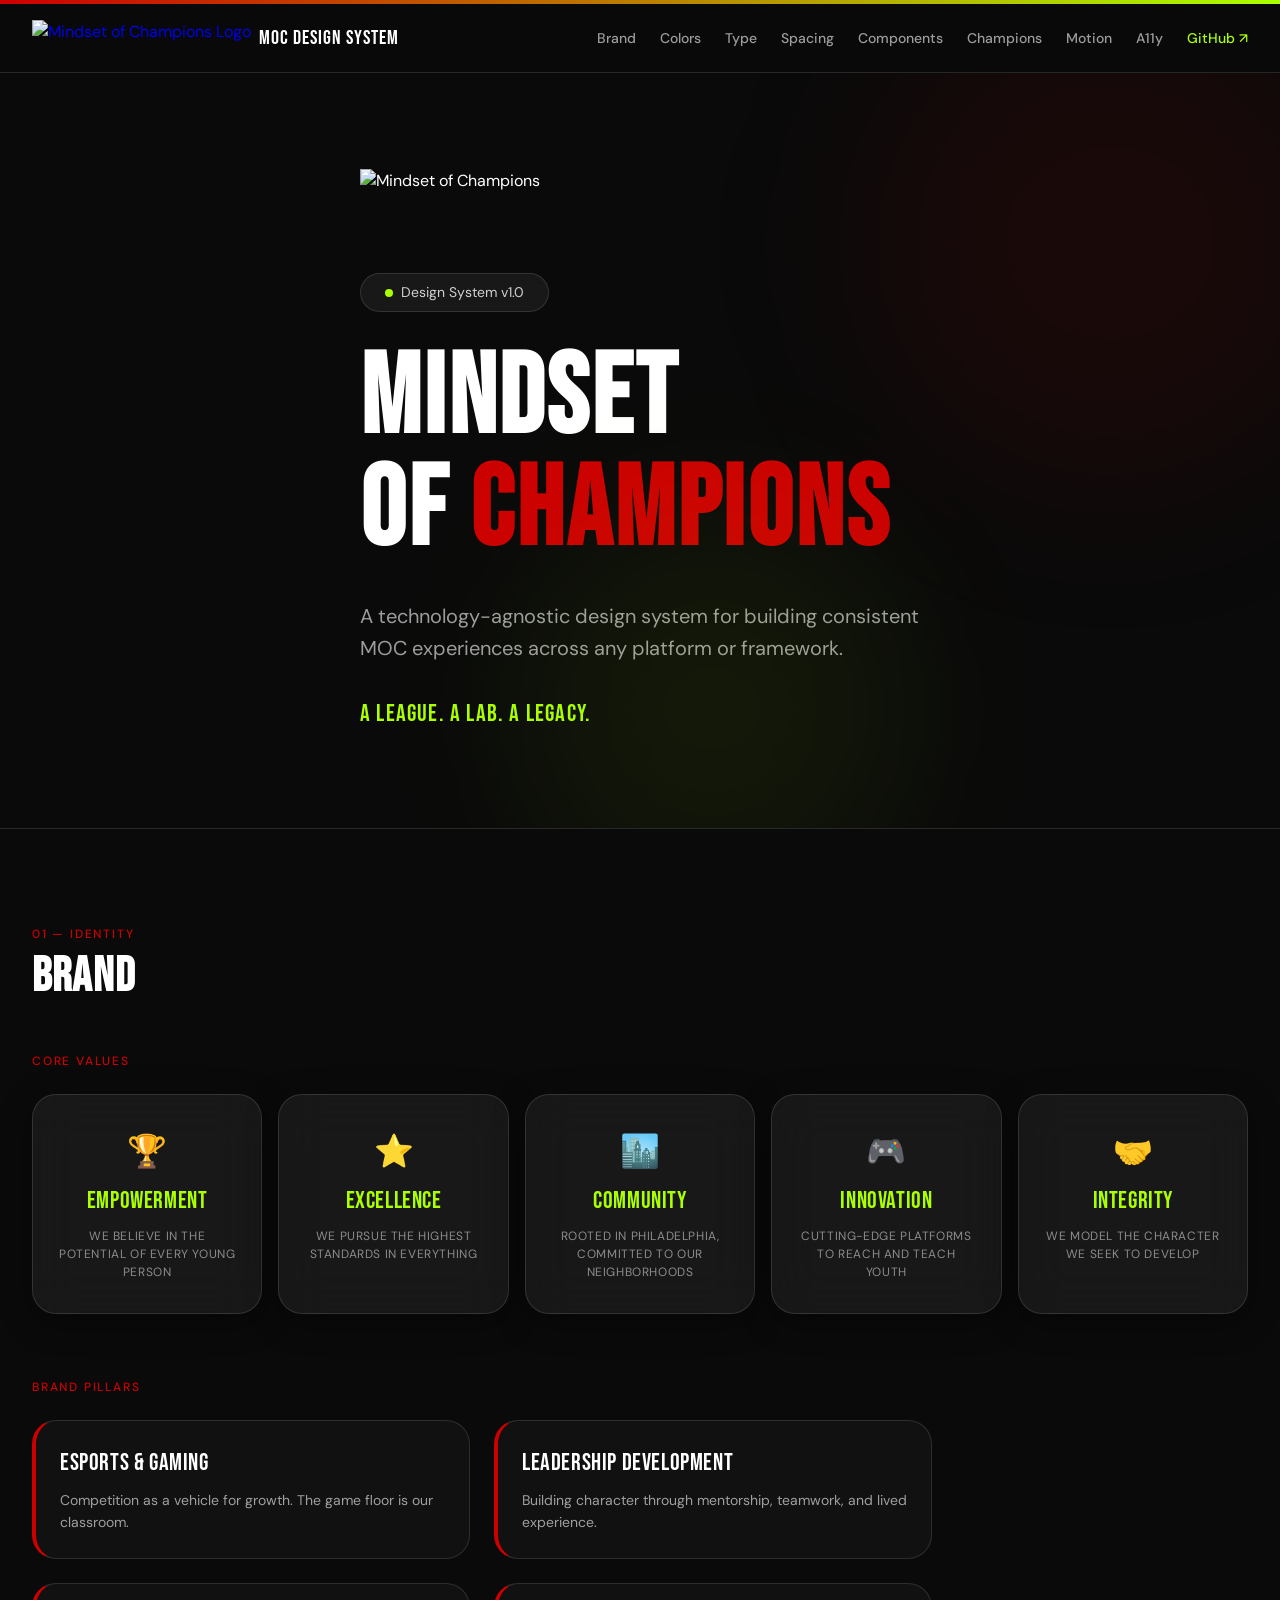
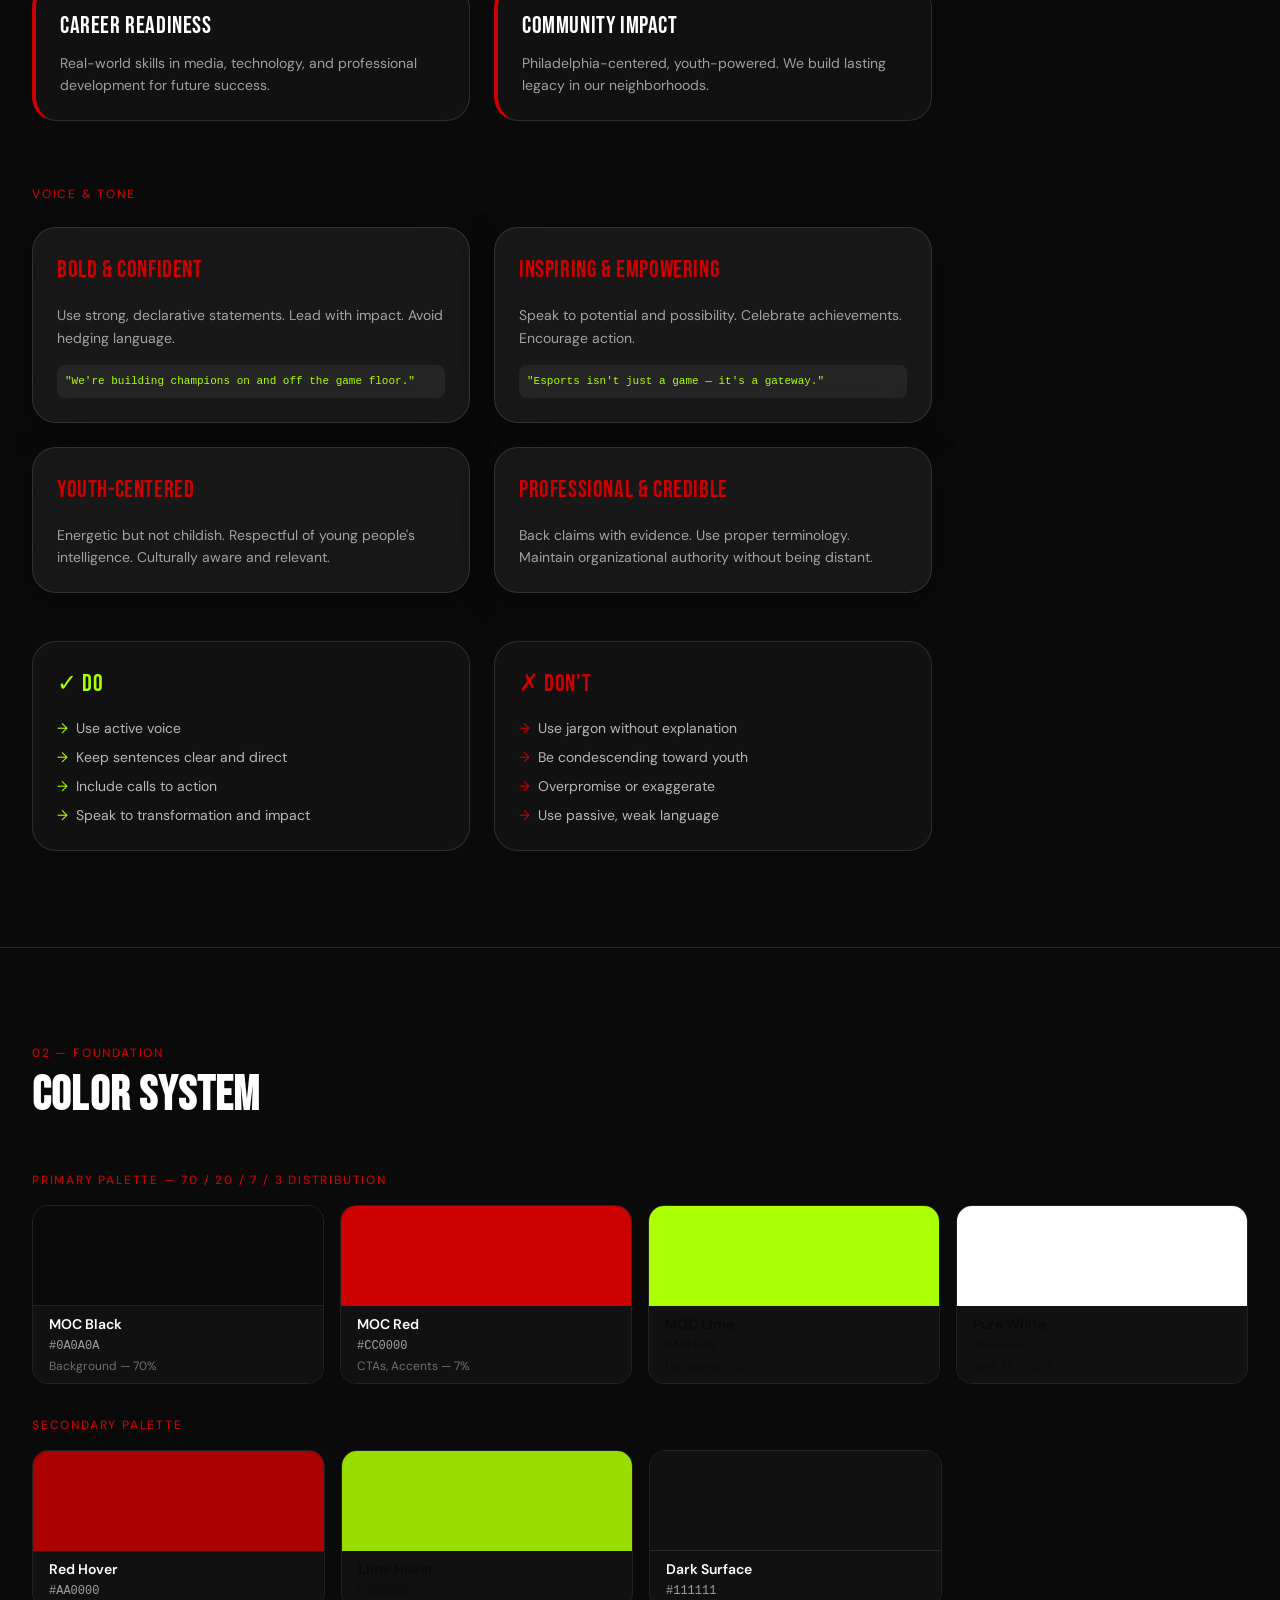
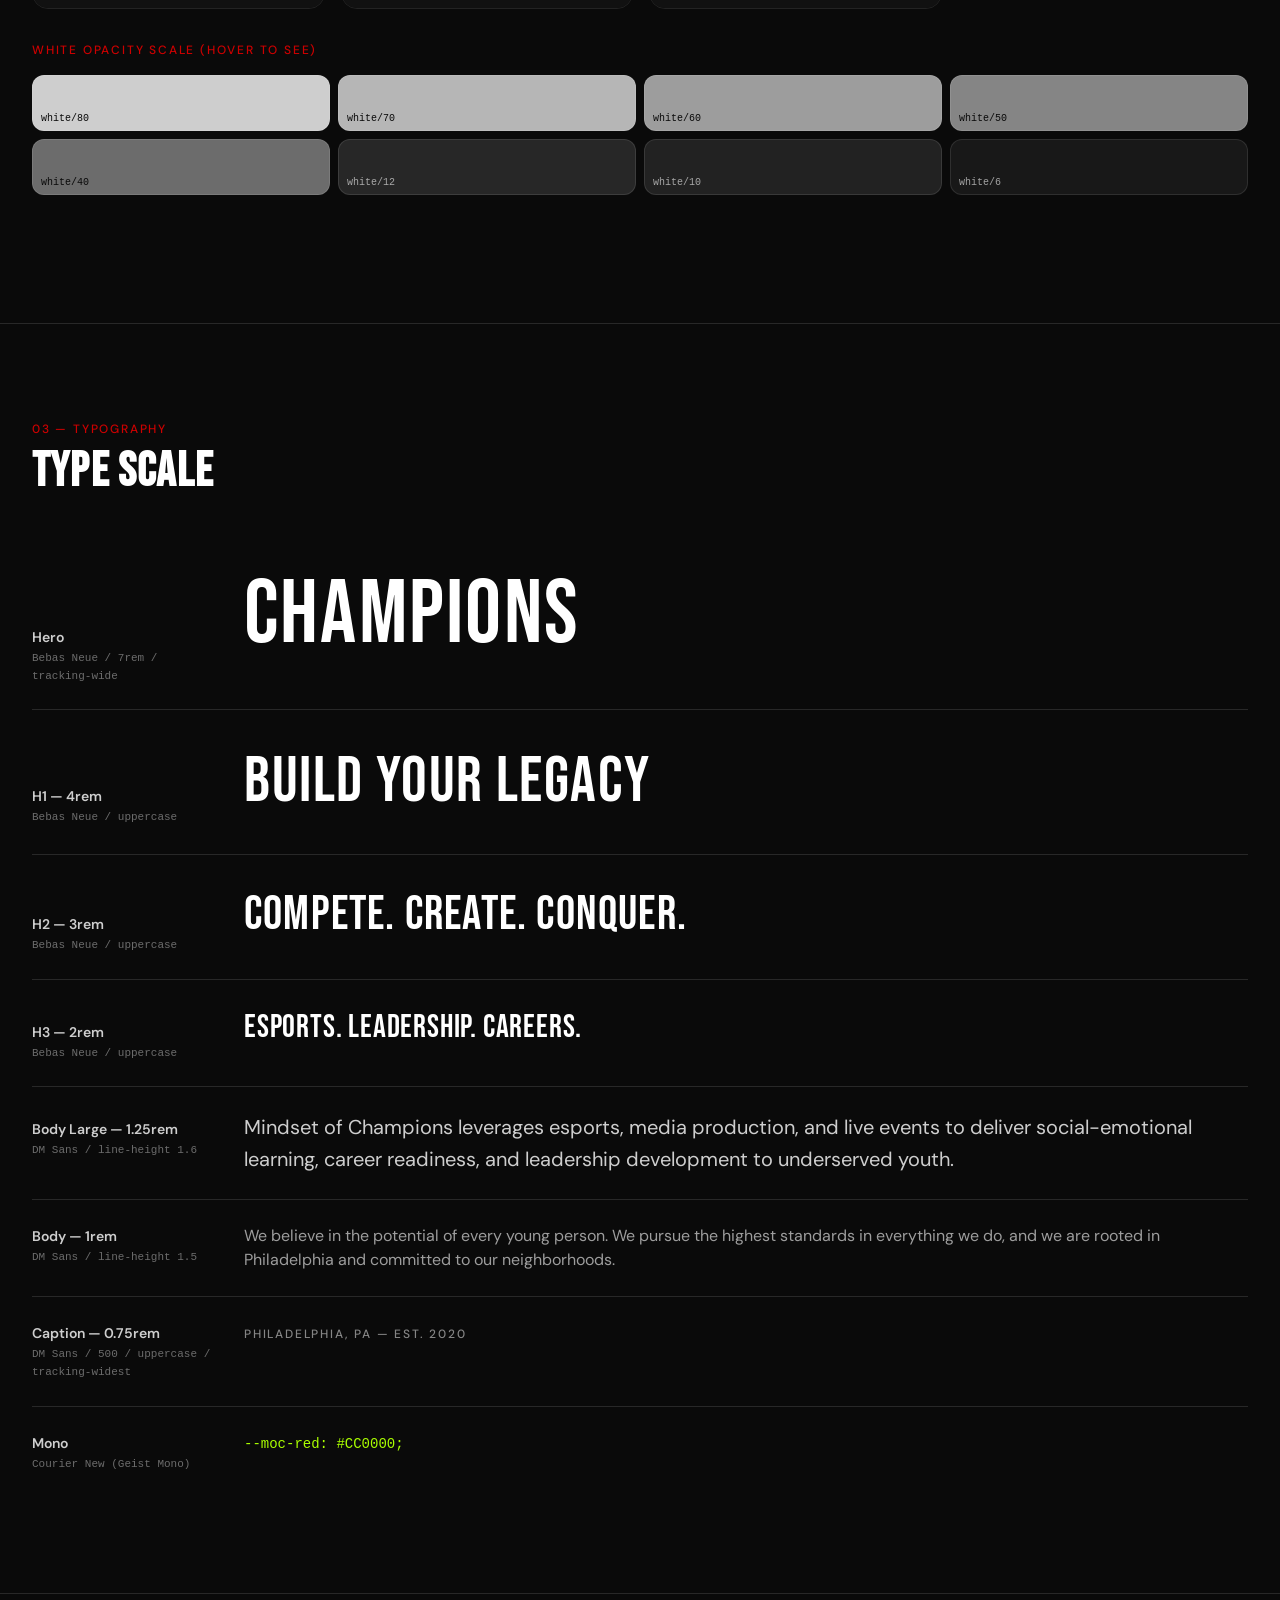
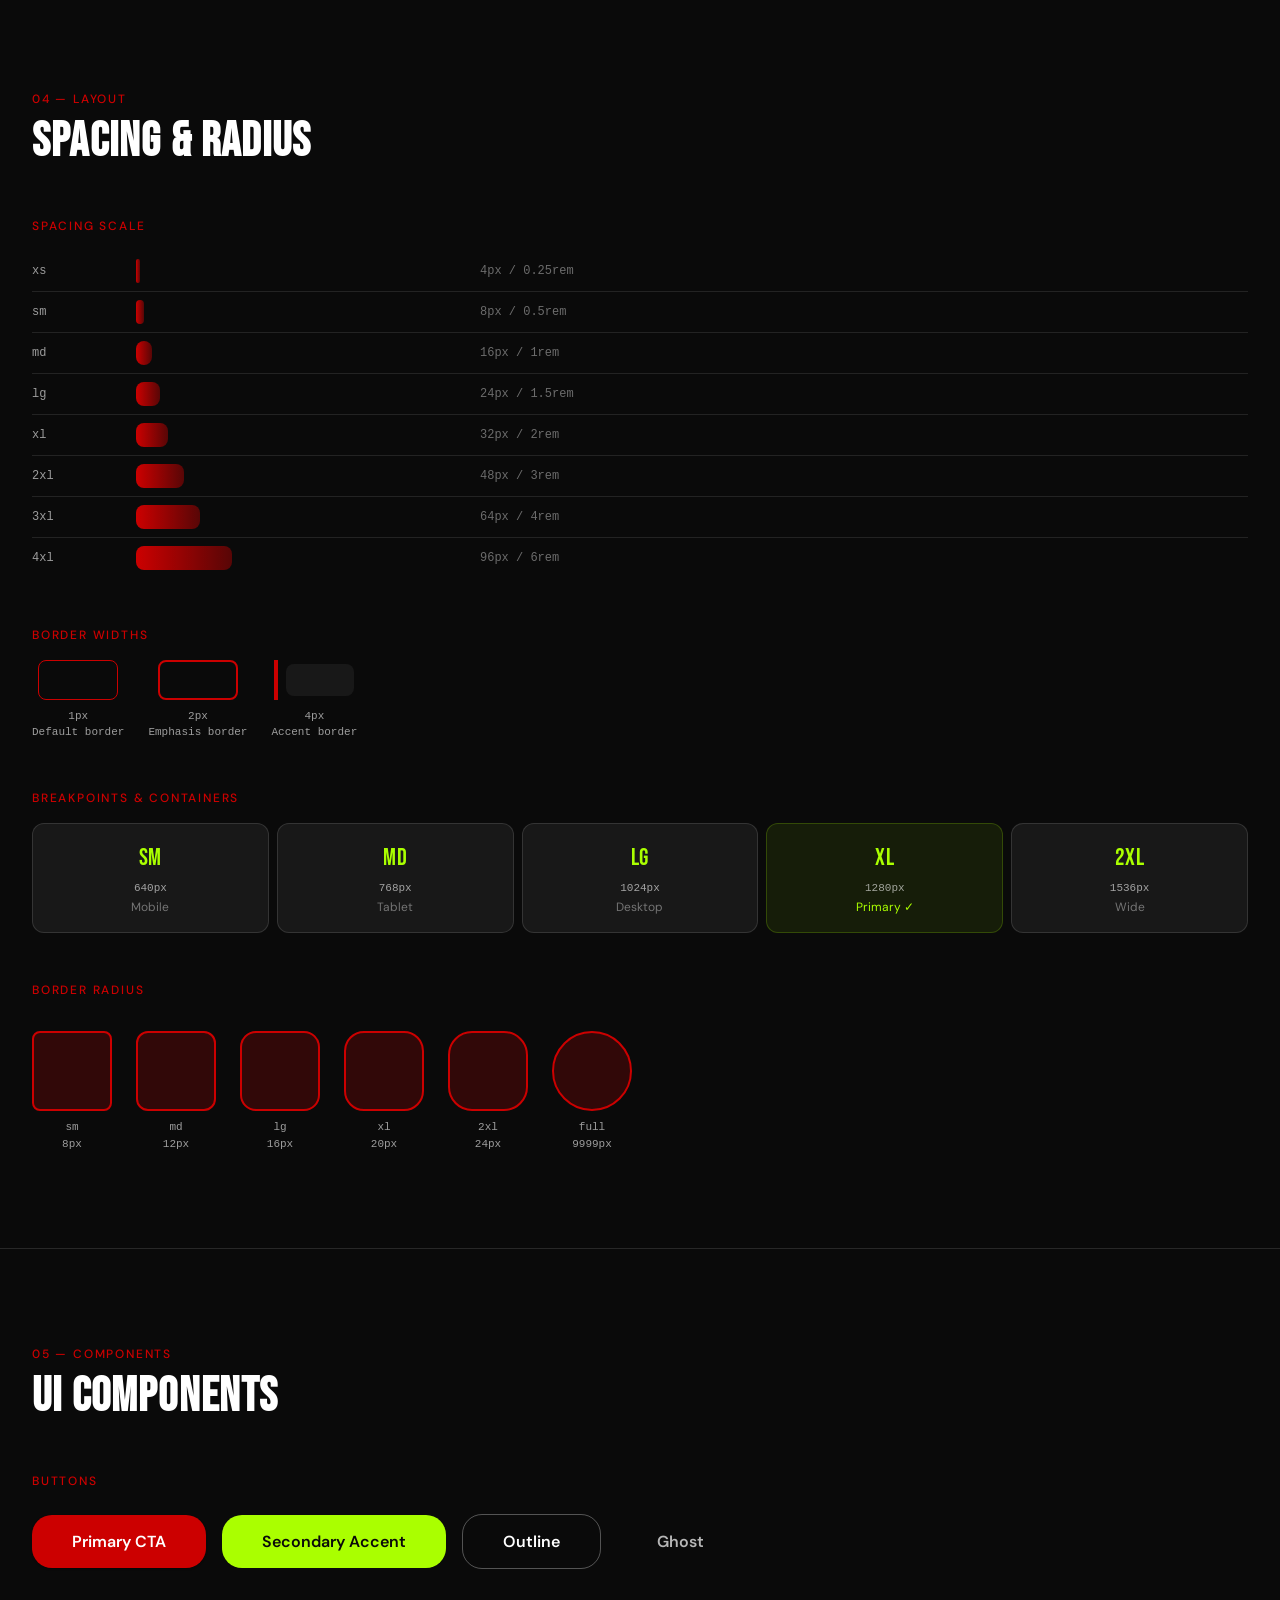
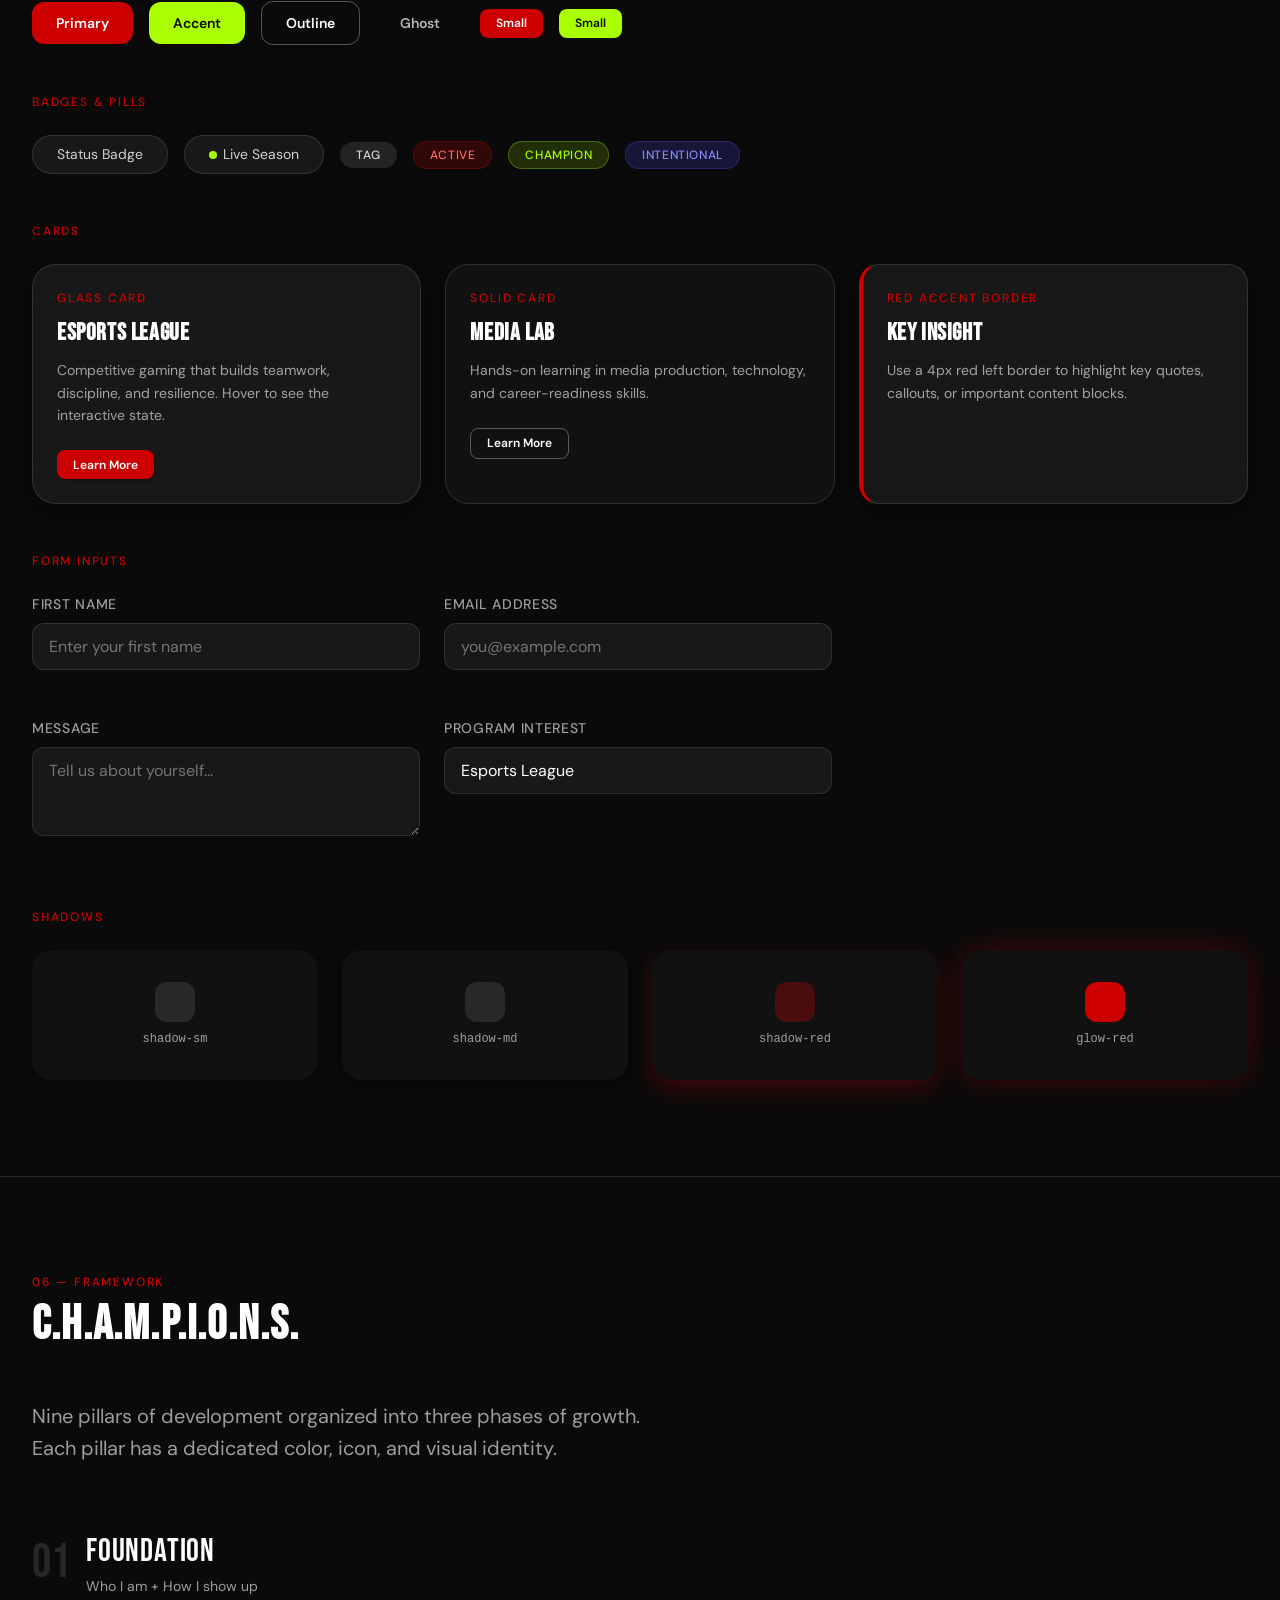
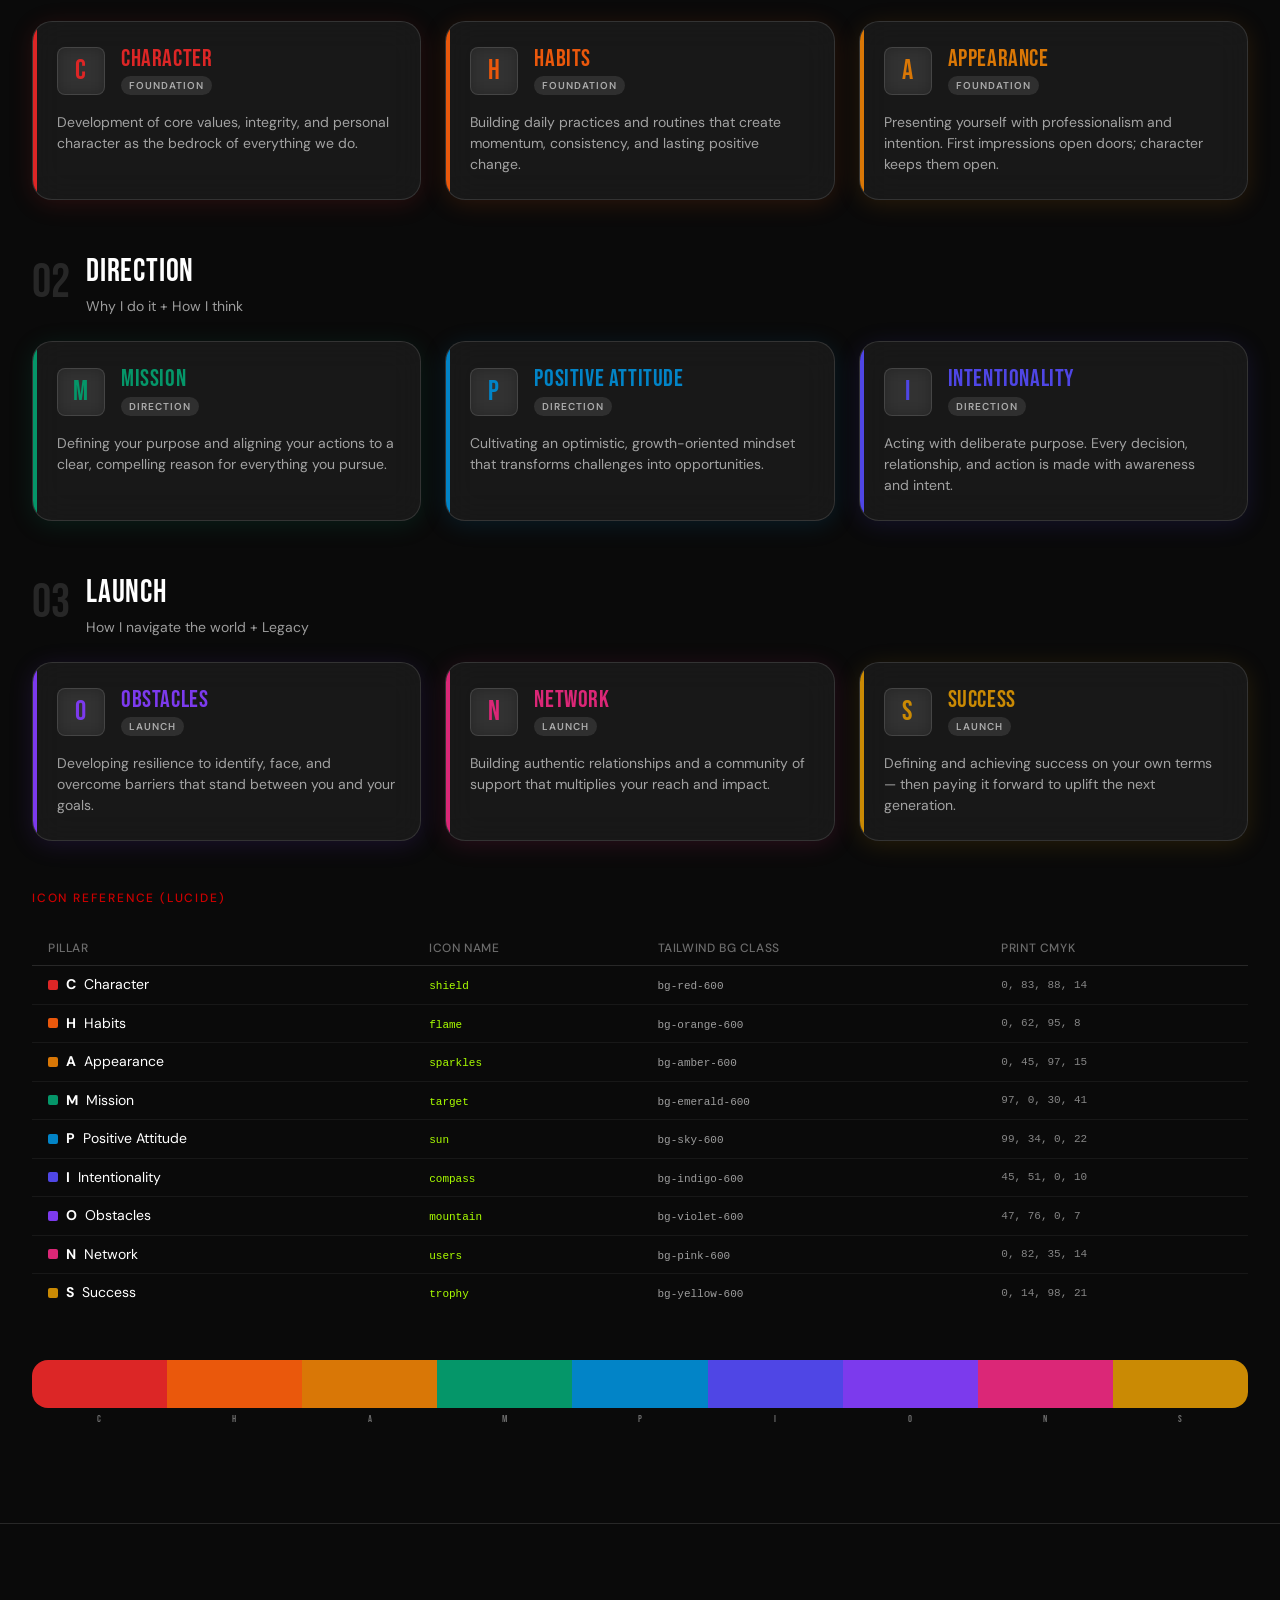
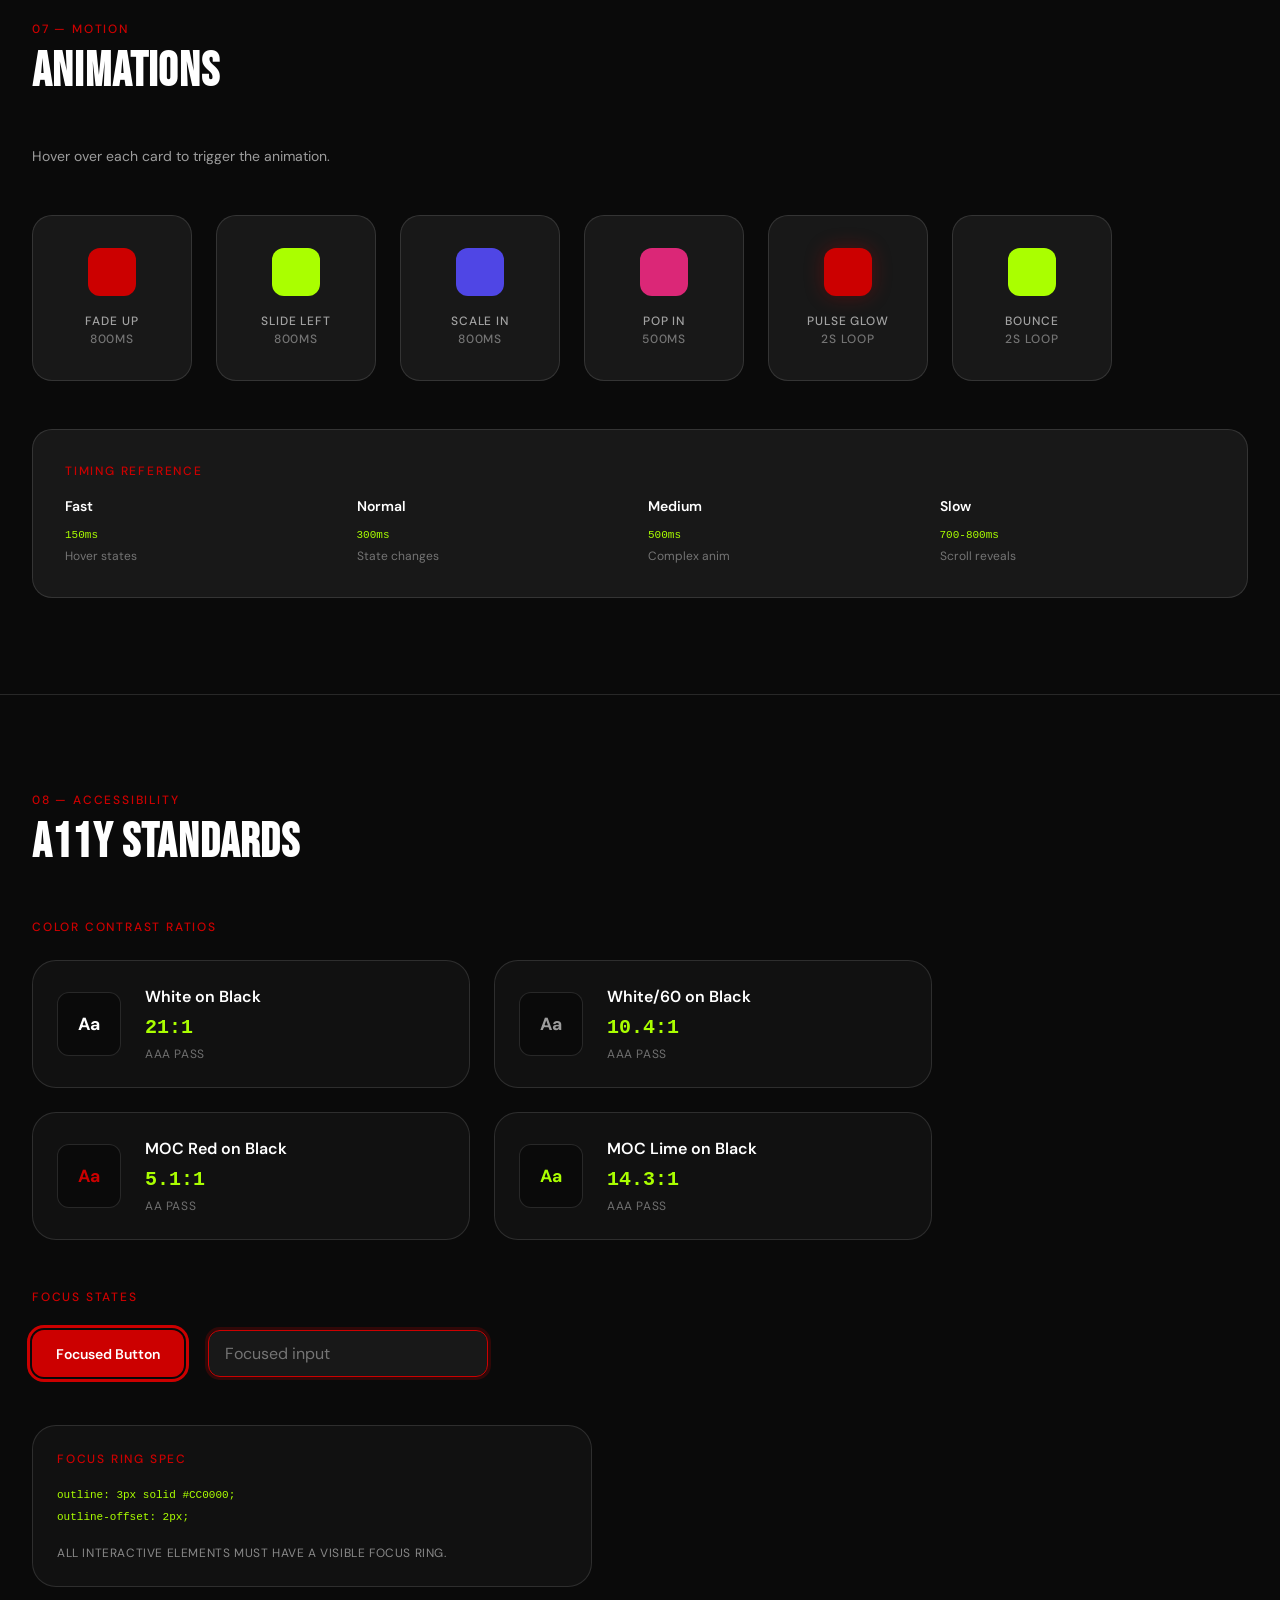
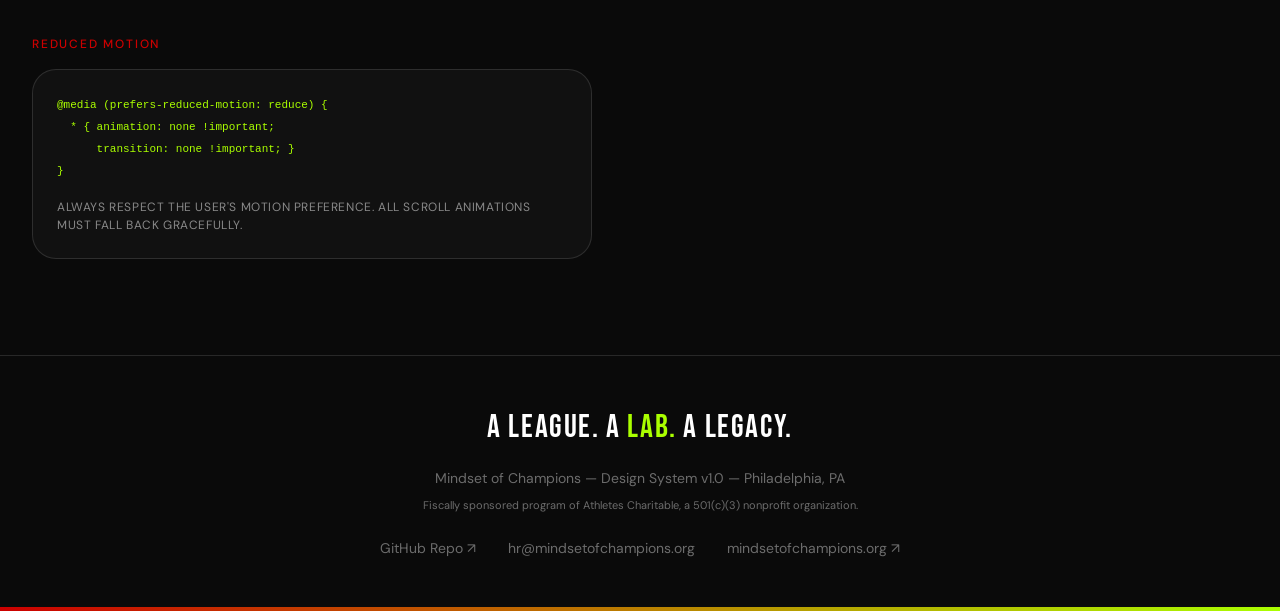
==== commit 2e6ddcf2: "Add logo, brand section, icons/CMYK/Tailwind refs, accessibility, repo links - Embed logo in hero vi" ====
--- a/index.html
+++ b/index.html
@@ -819,16 +819,19 @@
 <nav class="site-nav">
   <div class="nav-inner">
     <a href="#hero" class="nav-logo">
-      <img src="brand-kit/logos/moc-logo.svg" alt="MOC Logo" onerror="this.style.display='none'" />
+      <img src="brand-kit/logos/moc-logo.svg" alt="Mindset of Champions Logo" />
       <span class="nav-wordmark">MOC Design System</span>
     </a>
     <ul class="nav-links">
+      <li><a href="#brand">Brand</a></li>
       <li><a href="#colors">Colors</a></li>
       <li><a href="#typography">Type</a></li>
       <li><a href="#spacing">Spacing</a></li>
       <li><a href="#components">Components</a></li>
       <li><a href="#champions">Champions</a></li>
       <li><a href="#motion">Motion</a></li>
+      <li><a href="#accessibility">A11y</a></li>
+      <li><a href="https://github.com/mindsetofchampions-new/branding" target="_blank" rel="noopener" style="color:var(--moc-lime);">GitHub ↗</a></li>
     </ul>
   </div>
 </nav>
@@ -838,6 +841,7 @@
   <div class="hero-glow-red" aria-hidden="true"></div>
   <div class="hero-glow-lime" aria-hidden="true"></div>
   <div class="container">
+    <img src="brand-kit/logos/moc-logo.svg" alt="Mindset of Champions" style="height:72px;width:auto;display:block;margin-bottom:var(--space-xl);" />
     <div class="hero-badge">
       <span class="hero-badge-dot" aria-hidden="true"></span>
       Design System v1.0
@@ -852,10 +856,114 @@
   </div>
 </section>
 
+<!-- BRAND -->
+<section id="brand">
+  <div class="container">
+    <p class="section-label">01 — Identity</p>
+    <h2 class="section-title">Brand</h2>
+
+    <!-- Brand Values -->
+    <p class="section-label" style="margin-bottom:var(--space-lg);">Core Values</p>
+    <div class="grid-5" style="margin-bottom:var(--space-3xl);">
+      <div class="glass-card" style="text-align:center;padding:var(--space-xl) var(--space-lg);">
+        <div style="font-size:2rem;margin-bottom:var(--space-sm);">🏆</div>
+        <div style="font-family:var(--font-display);font-size:var(--text-h4);text-transform:uppercase;letter-spacing:0.025em;margin-bottom:var(--space-sm);color:var(--moc-lime);">Empowerment</div>
+        <p style="font-size:var(--text-caption);color:var(--white-50);line-height:1.5;text-transform:uppercase;letter-spacing:0.05em;">We believe in the potential of every young person</p>
+      </div>
+      <div class="glass-card" style="text-align:center;padding:var(--space-xl) var(--space-lg);">
+        <div style="font-size:2rem;margin-bottom:var(--space-sm);">⭐</div>
+        <div style="font-family:var(--font-display);font-size:var(--text-h4);text-transform:uppercase;letter-spacing:0.025em;margin-bottom:var(--space-sm);color:var(--moc-lime);">Excellence</div>
+        <p style="font-size:var(--text-caption);color:var(--white-50);line-height:1.5;text-transform:uppercase;letter-spacing:0.05em;">We pursue the highest standards in everything</p>
+      </div>
+      <div class="glass-card" style="text-align:center;padding:var(--space-xl) var(--space-lg);">
+        <div style="font-size:2rem;margin-bottom:var(--space-sm);">🏙️</div>
+        <div style="font-family:var(--font-display);font-size:var(--text-h4);text-transform:uppercase;letter-spacing:0.025em;margin-bottom:var(--space-sm);color:var(--moc-lime);">Community</div>
+        <p style="font-size:var(--text-caption);color:var(--white-50);line-height:1.5;text-transform:uppercase;letter-spacing:0.05em;">Rooted in Philadelphia, committed to our neighborhoods</p>
+      </div>
+      <div class="glass-card" style="text-align:center;padding:var(--space-xl) var(--space-lg);">
+        <div style="font-size:2rem;margin-bottom:var(--space-sm);">🎮</div>
+        <div style="font-family:var(--font-display);font-size:var(--text-h4);text-transform:uppercase;letter-spacing:0.025em;margin-bottom:var(--space-sm);color:var(--moc-lime);">Innovation</div>
+        <p style="font-size:var(--text-caption);color:var(--white-50);line-height:1.5;text-transform:uppercase;letter-spacing:0.05em;">Cutting-edge platforms to reach and teach youth</p>
+      </div>
+      <div class="glass-card" style="text-align:center;padding:var(--space-xl) var(--space-lg);">
+        <div style="font-size:2rem;margin-bottom:var(--space-sm);">🤝</div>
+        <div style="font-family:var(--font-display);font-size:var(--text-h4);text-transform:uppercase;letter-spacing:0.025em;margin-bottom:var(--space-sm);color:var(--moc-lime);">Integrity</div>
+        <p style="font-size:var(--text-caption);color:var(--white-50);line-height:1.5;text-transform:uppercase;letter-spacing:0.05em;">We model the character we seek to develop</p>
+      </div>
+    </div>
+
+    <!-- Brand Pillars -->
+    <p class="section-label" style="margin-bottom:var(--space-lg);">Brand Pillars</p>
+    <div class="grid-2" style="margin-bottom:var(--space-3xl);max-width:900px;">
+      <div class="solid-card red-accent-border">
+        <div style="font-family:var(--font-display);font-size:var(--text-h4);text-transform:uppercase;letter-spacing:0.025em;margin-bottom:var(--space-sm);">Esports &amp; Gaming</div>
+        <p style="font-size:var(--text-body-sm);color:var(--white-60);line-height:1.6;">Competition as a vehicle for growth. The game floor is our classroom.</p>
+      </div>
+      <div class="solid-card red-accent-border">
+        <div style="font-family:var(--font-display);font-size:var(--text-h4);text-transform:uppercase;letter-spacing:0.025em;margin-bottom:var(--space-sm);">Leadership Development</div>
+        <p style="font-size:var(--text-body-sm);color:var(--white-60);line-height:1.6;">Building character through mentorship, teamwork, and lived experience.</p>
+      </div>
+      <div class="solid-card red-accent-border">
+        <div style="font-family:var(--font-display);font-size:var(--text-h4);text-transform:uppercase;letter-spacing:0.025em;margin-bottom:var(--space-sm);">Career Readiness</div>
+        <p style="font-size:var(--text-body-sm);color:var(--white-60);line-height:1.6;">Real-world skills in media, technology, and professional development for future success.</p>
+      </div>
+      <div class="solid-card red-accent-border">
+        <div style="font-family:var(--font-display);font-size:var(--text-h4);text-transform:uppercase;letter-spacing:0.025em;margin-bottom:var(--space-sm);">Community Impact</div>
+        <p style="font-size:var(--text-body-sm);color:var(--white-60);line-height:1.6;">Philadelphia-centered, youth-powered. We build lasting legacy in our neighborhoods.</p>
+      </div>
+    </div>
+
+    <!-- Voice & Tone -->
+    <p class="section-label" style="margin-bottom:var(--space-lg);">Voice &amp; Tone</p>
+    <div class="grid-2" style="max-width:900px;margin-bottom:var(--space-2xl);">
+      <div class="glass-card">
+        <div style="font-family:var(--font-display);font-size:var(--text-h4);text-transform:uppercase;letter-spacing:0.025em;margin-bottom:var(--space-md);color:var(--moc-red);">Bold &amp; Confident</div>
+        <p style="font-size:var(--text-body-sm);color:var(--white-60);line-height:1.6;margin-bottom:var(--space-md);">Use strong, declarative statements. Lead with impact. Avoid hedging language.</p>
+        <code style="font-family:var(--font-mono);font-size:11px;color:var(--moc-lime);display:block;padding:var(--space-sm);background:var(--white-6);border-radius:var(--radius-sm);">"We're building champions on and off the game floor."</code>
+      </div>
+      <div class="glass-card">
+        <div style="font-family:var(--font-display);font-size:var(--text-h4);text-transform:uppercase;letter-spacing:0.025em;margin-bottom:var(--space-md);color:var(--moc-red);">Inspiring &amp; Empowering</div>
+        <p style="font-size:var(--text-body-sm);color:var(--white-60);line-height:1.6;margin-bottom:var(--space-md);">Speak to potential and possibility. Celebrate achievements. Encourage action.</p>
+        <code style="font-family:var(--font-mono);font-size:11px;color:var(--moc-lime);display:block;padding:var(--space-sm);background:var(--white-6);border-radius:var(--radius-sm);">"Esports isn't just a game — it's a gateway."</code>
+      </div>
+      <div class="glass-card">
+        <div style="font-family:var(--font-display);font-size:var(--text-h4);text-transform:uppercase;letter-spacing:0.025em;margin-bottom:var(--space-md);color:var(--moc-red);">Youth-Centered</div>
+        <p style="font-size:var(--text-body-sm);color:var(--white-60);line-height:1.6;">Energetic but not childish. Respectful of young people's intelligence. Culturally aware and relevant.</p>
+      </div>
+      <div class="glass-card">
+        <div style="font-family:var(--font-display);font-size:var(--text-h4);text-transform:uppercase;letter-spacing:0.025em;margin-bottom:var(--space-md);color:var(--moc-red);">Professional &amp; Credible</div>
+        <p style="font-size:var(--text-body-sm);color:var(--white-60);line-height:1.6;">Back claims with evidence. Use proper terminology. Maintain organizational authority without being distant.</p>
+      </div>
+    </div>
+
+    <!-- Do / Don't -->
+    <div class="grid-2" style="max-width:900px;">
+      <div class="solid-card">
+        <div style="font-family:var(--font-display);font-size:var(--text-h4);text-transform:uppercase;letter-spacing:0.025em;margin-bottom:var(--space-md);color:var(--moc-lime);">✓ Do</div>
+        <ul style="list-style:none;display:flex;flex-direction:column;gap:var(--space-sm);">
+          <li style="font-size:var(--text-body-sm);color:var(--white-70);display:flex;gap:var(--space-sm);"><span style="color:var(--moc-lime);">→</span> Use active voice</li>
+          <li style="font-size:var(--text-body-sm);color:var(--white-70);display:flex;gap:var(--space-sm);"><span style="color:var(--moc-lime);">→</span> Keep sentences clear and direct</li>
+          <li style="font-size:var(--text-body-sm);color:var(--white-70);display:flex;gap:var(--space-sm);"><span style="color:var(--moc-lime);">→</span> Include calls to action</li>
+          <li style="font-size:var(--text-body-sm);color:var(--white-70);display:flex;gap:var(--space-sm);"><span style="color:var(--moc-lime);">→</span> Speak to transformation and impact</li>
+        </ul>
+      </div>
+      <div class="solid-card">
+        <div style="font-family:var(--font-display);font-size:var(--text-h4);text-transform:uppercase;letter-spacing:0.025em;margin-bottom:var(--space-md);color:var(--moc-red);">✗ Don't</div>
+        <ul style="list-style:none;display:flex;flex-direction:column;gap:var(--space-sm);">
+          <li style="font-size:var(--text-body-sm);color:var(--white-70);display:flex;gap:var(--space-sm);"><span style="color:var(--moc-red);">→</span> Use jargon without explanation</li>
+          <li style="font-size:var(--text-body-sm);color:var(--white-70);display:flex;gap:var(--space-sm);"><span style="color:var(--moc-red);">→</span> Be condescending toward youth</li>
+          <li style="font-size:var(--text-body-sm);color:var(--white-70);display:flex;gap:var(--space-sm);"><span style="color:var(--moc-red);">→</span> Overpromise or exaggerate</li>
+          <li style="font-size:var(--text-body-sm);color:var(--white-70);display:flex;gap:var(--space-sm);"><span style="color:var(--moc-red);">→</span> Use passive, weak language</li>
+        </ul>
+      </div>
+    </div>
+  </div>
+</section>
+
 <!-- COLORS -->
 <section id="colors">
   <div class="container">
-    <p class="section-label">01 — Foundation</p>
+    <p class="section-label">02 — Foundation</p>
     <h2 class="section-title">Color System</h2>
 
     <p class="section-label" style="margin-bottom: var(--space-md);">Primary Palette &mdash; 70 / 20 / 7 / 3 distribution</p>
@@ -937,7 +1045,7 @@
 <!-- TYPOGRAPHY -->
 <section id="typography">
   <div class="container">
-    <p class="section-label">02 — Typography</p>
+    <p class="section-label">03 — Typography</p>
     <h2 class="section-title">Type Scale</h2>
 
     <div class="type-row">
@@ -1018,7 +1126,7 @@
 <!-- SPACING -->
 <section id="spacing">
   <div class="container">
-    <p class="section-label">03 — Layout</p>
+    <p class="section-label">04 — Layout</p>
     <h2 class="section-title">Spacing & Radius</h2>
 
     <div style="margin-bottom:var(--space-2xl);">
@@ -1065,6 +1173,57 @@
       </div>
     </div>
 
+    <!-- Border Widths -->
+    <p class="section-label" style="margin-bottom:var(--space-md);margin-top:var(--space-2xl);">Border Widths</p>
+    <div style="display:flex;flex-wrap:wrap;gap:var(--space-lg);align-items:flex-end;margin-bottom:var(--space-2xl);">
+      <div style="display:flex;flex-direction:column;align-items:center;gap:var(--space-sm);">
+        <div style="width:80px;height:40px;border:1px solid var(--moc-red);border-radius:var(--radius-sm);"></div>
+        <div style="font-family:var(--font-mono);font-size:11px;color:var(--white-60);text-align:center;">1px<br/>Default border</div>
+      </div>
+      <div style="display:flex;flex-direction:column;align-items:center;gap:var(--space-sm);">
+        <div style="width:80px;height:40px;border:2px solid var(--moc-red);border-radius:var(--radius-sm);"></div>
+        <div style="font-family:var(--font-mono);font-size:11px;color:var(--white-60);text-align:center;">2px<br/>Emphasis border</div>
+      </div>
+      <div style="display:flex;flex-direction:column;align-items:center;gap:var(--space-sm);">
+        <div style="width:80px;height:40px;border-left:4px solid var(--moc-red);padding-left:8px;display:flex;align-items:center;">
+          <div style="height:32px;background:var(--white-6);border-radius:var(--radius-sm);flex:1;"></div>
+        </div>
+        <div style="font-family:var(--font-mono);font-size:11px;color:var(--white-60);text-align:center;">4px<br/>Accent border</div>
+      </div>
+    </div>
+
+    <!-- Breakpoints -->
+    <p class="section-label" style="margin-bottom:var(--space-md);">Breakpoints &amp; Containers</p>
+    <div style="margin-bottom:var(--space-2xl);">
+      <div style="display:grid;grid-template-columns:repeat(5,1fr);gap:var(--space-sm);">
+        <div style="background:var(--white-6);border:1px solid var(--white-12);border-radius:var(--radius-md);padding:var(--space-md);text-align:center;">
+          <div style="font-family:var(--font-display);font-size:var(--text-h4);letter-spacing:0.025em;color:var(--moc-lime);">SM</div>
+          <div style="font-family:var(--font-mono);font-size:11px;color:var(--white-60);margin-top:4px;">640px</div>
+          <div style="font-size:var(--text-caption);color:var(--white-40);margin-top:2px;">Mobile</div>
+        </div>
+        <div style="background:var(--white-6);border:1px solid var(--white-12);border-radius:var(--radius-md);padding:var(--space-md);text-align:center;">
+          <div style="font-family:var(--font-display);font-size:var(--text-h4);letter-spacing:0.025em;color:var(--moc-lime);">MD</div>
+          <div style="font-family:var(--font-mono);font-size:11px;color:var(--white-60);margin-top:4px;">768px</div>
+          <div style="font-size:var(--text-caption);color:var(--white-40);margin-top:2px;">Tablet</div>
+        </div>
+        <div style="background:var(--white-6);border:1px solid var(--white-12);border-radius:var(--radius-md);padding:var(--space-md);text-align:center;">
+          <div style="font-family:var(--font-display);font-size:var(--text-h4);letter-spacing:0.025em;color:var(--moc-lime);">LG</div>
+          <div style="font-family:var(--font-mono);font-size:11px;color:var(--white-60);margin-top:4px;">1024px</div>
+          <div style="font-size:var(--text-caption);color:var(--white-40);margin-top:2px;">Desktop</div>
+        </div>
+        <div style="background:rgba(170,255,0,0.08);border:1px solid rgba(170,255,0,0.2);border-radius:var(--radius-md);padding:var(--space-md);text-align:center;">
+          <div style="font-family:var(--font-display);font-size:var(--text-h4);letter-spacing:0.025em;color:var(--moc-lime);">XL</div>
+          <div style="font-family:var(--font-mono);font-size:11px;color:var(--white-60);margin-top:4px;">1280px</div>
+          <div style="font-size:var(--text-caption);color:var(--moc-lime);margin-top:2px;">Primary ✓</div>
+        </div>
+        <div style="background:var(--white-6);border:1px solid var(--white-12);border-radius:var(--radius-md);padding:var(--space-md);text-align:center;">
+          <div style="font-family:var(--font-display);font-size:var(--text-h4);letter-spacing:0.025em;color:var(--moc-lime);">2XL</div>
+          <div style="font-family:var(--font-mono);font-size:11px;color:var(--white-60);margin-top:4px;">1536px</div>
+          <div style="font-size:var(--text-caption);color:var(--white-40);margin-top:2px;">Wide</div>
+        </div>
+      </div>
+    </div>
+
     <p class="section-label" style="margin-bottom:var(--space-xl);">Border Radius</p>
     <div class="radius-demos">
       <div class="radius-demo">
@@ -1098,7 +1257,7 @@
 <!-- COMPONENTS -->
 <section id="components">
   <div class="container">
-    <p class="section-label">04 — Components</p>
+    <p class="section-label">05 — Components</p>
     <h2 class="section-title">UI Components</h2>
 
     <!-- Buttons -->
@@ -1206,7 +1365,7 @@
 <!-- CHAMPIONS FRAMEWORK -->
 <section id="champions">
   <div class="container">
-    <p class="section-label">05 — Framework</p>
+    <p class="section-label">06 — Framework</p>
     <h2 class="section-title">C.H.A.M.P.I.O.N.S.</h2>
     <p style="font-size:var(--text-body-lg);color:var(--white-60);max-width:640px;margin-bottom:var(--space-3xl);line-height:1.6;">
       Nine pillars of development organized into three phases of growth. Each pillar has a dedicated color, icon, and visual identity.
@@ -1350,6 +1509,77 @@
       </div>
     </div>
 
+    <!-- Icon Reference -->
+    <p class="section-label" style="margin-bottom:var(--space-lg);">Icon Reference (Lucide)</p>
+    <div style="overflow-x:auto;margin-bottom:var(--space-2xl);">
+      <table style="width:100%;border-collapse:collapse;font-size:var(--text-body-sm);">
+        <thead>
+          <tr style="border-bottom:1px solid var(--white-12);">
+            <th style="text-align:left;padding:var(--space-sm) var(--space-md);color:var(--white-40);font-weight:500;letter-spacing:0.05em;text-transform:uppercase;font-size:var(--text-caption);">Pillar</th>
+            <th style="text-align:left;padding:var(--space-sm) var(--space-md);color:var(--white-40);font-weight:500;letter-spacing:0.05em;text-transform:uppercase;font-size:var(--text-caption);">Icon Name</th>
+            <th style="text-align:left;padding:var(--space-sm) var(--space-md);color:var(--white-40);font-weight:500;letter-spacing:0.05em;text-transform:uppercase;font-size:var(--text-caption);">Tailwind bg class</th>
+            <th style="text-align:left;padding:var(--space-sm) var(--space-md);color:var(--white-40);font-weight:500;letter-spacing:0.05em;text-transform:uppercase;font-size:var(--text-caption);">Print CMYK</th>
+          </tr>
+        </thead>
+        <tbody>
+          <tr style="border-bottom:1px solid var(--white-6);">
+            <td style="padding:var(--space-sm) var(--space-md);"><span style="display:inline-flex;align-items:center;gap:var(--space-sm);"><span style="width:10px;height:10px;border-radius:2px;background:var(--pillar-character);display:inline-block;"></span><strong>C</strong> Character</span></td>
+            <td style="padding:var(--space-sm) var(--space-md);"><code style="font-family:var(--font-mono);font-size:11px;color:var(--moc-lime);">shield</code></td>
+            <td style="padding:var(--space-sm) var(--space-md);"><code style="font-family:var(--font-mono);font-size:11px;color:var(--white-60);">bg-red-600</code></td>
+            <td style="padding:var(--space-sm) var(--space-md);font-family:var(--font-mono);font-size:11px;color:var(--white-50);">0, 83, 88, 14</td>
+          </tr>
+          <tr style="border-bottom:1px solid var(--white-6);">
+            <td style="padding:var(--space-sm) var(--space-md);"><span style="display:inline-flex;align-items:center;gap:var(--space-sm);"><span style="width:10px;height:10px;border-radius:2px;background:var(--pillar-habits);display:inline-block;"></span><strong>H</strong> Habits</span></td>
+            <td style="padding:var(--space-sm) var(--space-md);"><code style="font-family:var(--font-mono);font-size:11px;color:var(--moc-lime);">flame</code></td>
+            <td style="padding:var(--space-sm) var(--space-md);"><code style="font-family:var(--font-mono);font-size:11px;color:var(--white-60);">bg-orange-600</code></td>
+            <td style="padding:var(--space-sm) var(--space-md);font-family:var(--font-mono);font-size:11px;color:var(--white-50);">0, 62, 95, 8</td>
+          </tr>
+          <tr style="border-bottom:1px solid var(--white-6);">
+            <td style="padding:var(--space-sm) var(--space-md);"><span style="display:inline-flex;align-items:center;gap:var(--space-sm);"><span style="width:10px;height:10px;border-radius:2px;background:var(--pillar-appearance);display:inline-block;"></span><strong>A</strong> Appearance</span></td>
+            <td style="padding:var(--space-sm) var(--space-md);"><code style="font-family:var(--font-mono);font-size:11px;color:var(--moc-lime);">sparkles</code></td>
+            <td style="padding:var(--space-sm) var(--space-md);"><code style="font-family:var(--font-mono);font-size:11px;color:var(--white-60);">bg-amber-600</code></td>
+            <td style="padding:var(--space-sm) var(--space-md);font-family:var(--font-mono);font-size:11px;color:var(--white-50);">0, 45, 97, 15</td>
+          </tr>
+          <tr style="border-bottom:1px solid var(--white-6);">
+            <td style="padding:var(--space-sm) var(--space-md);"><span style="display:inline-flex;align-items:center;gap:var(--space-sm);"><span style="width:10px;height:10px;border-radius:2px;background:var(--pillar-mission);display:inline-block;"></span><strong>M</strong> Mission</span></td>
+            <td style="padding:var(--space-sm) var(--space-md);"><code style="font-family:var(--font-mono);font-size:11px;color:var(--moc-lime);">target</code></td>
+            <td style="padding:var(--space-sm) var(--space-md);"><code style="font-family:var(--font-mono);font-size:11px;color:var(--white-60);">bg-emerald-600</code></td>
+            <td style="padding:var(--space-sm) var(--space-md);font-family:var(--font-mono);font-size:11px;color:var(--white-50);">97, 0, 30, 41</td>
+          </tr>
+          <tr style="border-bottom:1px solid var(--white-6);">
+            <td style="padding:var(--space-sm) var(--space-md);"><span style="display:inline-flex;align-items:center;gap:var(--space-sm);"><span style="width:10px;height:10px;border-radius:2px;background:var(--pillar-positive);display:inline-block;"></span><strong>P</strong> Positive Attitude</span></td>
+            <td style="padding:var(--space-sm) var(--space-md);"><code style="font-family:var(--font-mono);font-size:11px;color:var(--moc-lime);">sun</code></td>
+            <td style="padding:var(--space-sm) var(--space-md);"><code style="font-family:var(--font-mono);font-size:11px;color:var(--white-60);">bg-sky-600</code></td>
+            <td style="padding:var(--space-sm) var(--space-md);font-family:var(--font-mono);font-size:11px;color:var(--white-50);">99, 34, 0, 22</td>
+          </tr>
+          <tr style="border-bottom:1px solid var(--white-6);">
+            <td style="padding:var(--space-sm) var(--space-md);"><span style="display:inline-flex;align-items:center;gap:var(--space-sm);"><span style="width:10px;height:10px;border-radius:2px;background:var(--pillar-intentionality);display:inline-block;"></span><strong>I</strong> Intentionality</span></td>
+            <td style="padding:var(--space-sm) var(--space-md);"><code style="font-family:var(--font-mono);font-size:11px;color:var(--moc-lime);">compass</code></td>
+            <td style="padding:var(--space-sm) var(--space-md);"><code style="font-family:var(--font-mono);font-size:11px;color:var(--white-60);">bg-indigo-600</code></td>
+            <td style="padding:var(--space-sm) var(--space-md);font-family:var(--font-mono);font-size:11px;color:var(--white-50);">45, 51, 0, 10</td>
+          </tr>
+          <tr style="border-bottom:1px solid var(--white-6);">
+            <td style="padding:var(--space-sm) var(--space-md);"><span style="display:inline-flex;align-items:center;gap:var(--space-sm);"><span style="width:10px;height:10px;border-radius:2px;background:var(--pillar-obstacles);display:inline-block;"></span><strong>O</strong> Obstacles</span></td>
+            <td style="padding:var(--space-sm) var(--space-md);"><code style="font-family:var(--font-mono);font-size:11px;color:var(--moc-lime);">mountain</code></td>
+            <td style="padding:var(--space-sm) var(--space-md);"><code style="font-family:var(--font-mono);font-size:11px;color:var(--white-60);">bg-violet-600</code></td>
+            <td style="padding:var(--space-sm) var(--space-md);font-family:var(--font-mono);font-size:11px;color:var(--white-50);">47, 76, 0, 7</td>
+          </tr>
+          <tr style="border-bottom:1px solid var(--white-6);">
+            <td style="padding:var(--space-sm) var(--space-md);"><span style="display:inline-flex;align-items:center;gap:var(--space-sm);"><span style="width:10px;height:10px;border-radius:2px;background:var(--pillar-network);display:inline-block;"></span><strong>N</strong> Network</span></td>
+            <td style="padding:var(--space-sm) var(--space-md);"><code style="font-family:var(--font-mono);font-size:11px;color:var(--moc-lime);">users</code></td>
+            <td style="padding:var(--space-sm) var(--space-md);"><code style="font-family:var(--font-mono);font-size:11px;color:var(--white-60);">bg-pink-600</code></td>
+            <td style="padding:var(--space-sm) var(--space-md);font-family:var(--font-mono);font-size:11px;color:var(--white-50);">0, 82, 35, 14</td>
+          </tr>
+          <tr>
+            <td style="padding:var(--space-sm) var(--space-md);"><span style="display:inline-flex;align-items:center;gap:var(--space-sm);"><span style="width:10px;height:10px;border-radius:2px;background:var(--pillar-success);display:inline-block;"></span><strong>S</strong> Success</span></td>
+            <td style="padding:var(--space-sm) var(--space-md);"><code style="font-family:var(--font-mono);font-size:11px;color:var(--moc-lime);">trophy</code></td>
+            <td style="padding:var(--space-sm) var(--space-md);"><code style="font-family:var(--font-mono);font-size:11px;color:var(--white-60);">bg-yellow-600</code></td>
+            <td style="padding:var(--space-sm) var(--space-md);font-family:var(--font-mono);font-size:11px;color:var(--white-50);">0, 14, 98, 21</td>
+          </tr>
+        </tbody>
+      </table>
+    </div>
+
     <!-- Pillar Color Strip -->
     <div style="display:flex;border-radius:var(--radius-lg);overflow:hidden;height:48px;margin-top:var(--space-xl);">
       <div style="flex:1;background:var(--pillar-character);"></div>
@@ -1379,7 +1609,7 @@
 <!-- MOTION -->
 <section id="motion">
   <div class="container">
-    <p class="section-label">06 — Motion</p>
+    <p class="section-label">07 — Motion</p>
     <h2 class="section-title">Animations</h2>
     <p style="font-size:var(--text-body-sm);color:var(--white-60);margin-bottom:var(--space-2xl);">Hover over each card to trigger the animation.</p>
 
@@ -1438,12 +1668,89 @@
   </div>
 </section>
 
+<!-- ACCESSIBILITY -->
+<section id="accessibility">
+  <div class="container">
+    <p class="section-label">08 — Accessibility</p>
+    <h2 class="section-title">A11y Standards</h2>
+
+    <!-- Contrast Ratios -->
+    <p class="section-label" style="margin-bottom:var(--space-lg);">Color Contrast Ratios</p>
+    <div class="grid-2" style="max-width:900px;margin-bottom:var(--space-2xl);">
+      <div class="solid-card" style="display:flex;align-items:center;gap:var(--space-lg);">
+        <div style="width:64px;height:64px;border-radius:var(--radius-md);background:#0A0A0A;border:1px solid var(--white-12);display:flex;align-items:center;justify-content:center;">
+          <span style="color:#FFFFFF;font-weight:700;font-size:1.1rem;">Aa</span>
+        </div>
+        <div>
+          <div style="font-weight:600;margin-bottom:4px;">White on Black</div>
+          <div style="font-family:var(--font-mono);font-size:var(--text-body-lg);color:var(--moc-lime);font-weight:700;">21:1</div>
+          <div style="font-size:var(--text-caption);color:var(--white-40);text-transform:uppercase;letter-spacing:0.05em;margin-top:2px;">AAA Pass</div>
+        </div>
+      </div>
+      <div class="solid-card" style="display:flex;align-items:center;gap:var(--space-lg);">
+        <div style="width:64px;height:64px;border-radius:var(--radius-md);background:#0A0A0A;border:1px solid var(--white-12);display:flex;align-items:center;justify-content:center;">
+          <span style="color:rgba(255,255,255,0.6);font-weight:700;font-size:1.1rem;">Aa</span>
+        </div>
+        <div>
+          <div style="font-weight:600;margin-bottom:4px;">White/60 on Black</div>
+          <div style="font-family:var(--font-mono);font-size:var(--text-body-lg);color:var(--moc-lime);font-weight:700;">10.4:1</div>
+          <div style="font-size:var(--text-caption);color:var(--white-40);text-transform:uppercase;letter-spacing:0.05em;margin-top:2px;">AAA Pass</div>
+        </div>
+      </div>
+      <div class="solid-card" style="display:flex;align-items:center;gap:var(--space-lg);">
+        <div style="width:64px;height:64px;border-radius:var(--radius-md);background:#0A0A0A;border:1px solid var(--white-12);display:flex;align-items:center;justify-content:center;">
+          <span style="color:#CC0000;font-weight:700;font-size:1.1rem;">Aa</span>
+        </div>
+        <div>
+          <div style="font-weight:600;margin-bottom:4px;">MOC Red on Black</div>
+          <div style="font-family:var(--font-mono);font-size:var(--text-body-lg);color:var(--moc-lime);font-weight:700;">5.1:1</div>
+          <div style="font-size:var(--text-caption);color:var(--white-40);text-transform:uppercase;letter-spacing:0.05em;margin-top:2px;">AA Pass</div>
+        </div>
+      </div>
+      <div class="solid-card" style="display:flex;align-items:center;gap:var(--space-lg);">
+        <div style="width:64px;height:64px;border-radius:var(--radius-md);background:#0A0A0A;border:1px solid var(--white-12);display:flex;align-items:center;justify-content:center;">
+          <span style="color:#AAFF00;font-weight:700;font-size:1.1rem;">Aa</span>
+        </div>
+        <div>
+          <div style="font-weight:600;margin-bottom:4px;">MOC Lime on Black</div>
+          <div style="font-family:var(--font-mono);font-size:var(--text-body-lg);color:var(--moc-lime);font-weight:700;">14.3:1</div>
+          <div style="font-size:var(--text-caption);color:var(--white-40);text-transform:uppercase;letter-spacing:0.05em;margin-top:2px;">AAA Pass</div>
+        </div>
+      </div>
+    </div>
+
+    <!-- Focus States -->
+    <p class="section-label" style="margin-bottom:var(--space-lg);">Focus States</p>
+    <div style="display:flex;flex-wrap:wrap;gap:var(--space-lg);margin-bottom:var(--space-2xl);">
+      <button class="btn btn-primary" style="outline:3px solid var(--moc-red);outline-offset:2px;">Focused Button</button>
+      <input class="input" style="max-width:280px;border-color:var(--moc-red);box-shadow:0 0 0 3px rgba(204,0,0,0.2);" placeholder="Focused input" />
+    </div>
+    <div class="solid-card" style="max-width:560px;">
+      <p class="section-label" style="margin-bottom:var(--space-md);">Focus Ring Spec</p>
+      <code style="font-family:var(--font-mono);font-size:11px;color:var(--moc-lime);line-height:2;display:block;">outline: 3px solid #CC0000;<br/>outline-offset: 2px;</code>
+      <p style="font-size:var(--text-caption);color:var(--white-50);margin-top:var(--space-md);text-transform:uppercase;letter-spacing:0.05em;">All interactive elements must have a visible focus ring.</p>
+    </div>
+
+    <!-- Motion preference -->
+    <p class="section-label" style="margin-top:var(--space-2xl);margin-bottom:var(--space-md);">Reduced Motion</p>
+    <div class="solid-card" style="max-width:560px;">
+      <code style="font-family:var(--font-mono);font-size:11px;color:var(--moc-lime);line-height:2;display:block;">@media (prefers-reduced-motion: reduce) {<br/>&nbsp;&nbsp;* { animation: none !important;<br/>&nbsp;&nbsp;&nbsp;&nbsp;&nbsp;&nbsp;transition: none !important; }<br/>}</code>
+      <p style="font-size:var(--text-caption);color:var(--white-50);margin-top:var(--space-md);text-transform:uppercase;letter-spacing:0.05em;">Always respect the user's motion preference. All scroll animations must fall back gracefully.</p>
+    </div>
+  </div>
+</section>
+
 <!-- FOOTER -->
 <footer>
   <div class="container">
     <p class="footer-tagline">A League. A <span>Lab.</span> A Legacy.</p>
     <p class="footer-sub">Mindset of Champions &mdash; Design System v1.0 &mdash; Philadelphia, PA</p>
     <p class="footer-sub" style="margin-top:var(--space-sm);font-size:11px;">Fiscally sponsored program of Athletes Charitable, a 501(c)(3) nonprofit organization.</p>
+    <div style="margin-top:var(--space-lg);display:flex;justify-content:center;gap:var(--space-xl);">
+      <a href="https://github.com/mindsetofchampions-new/branding" target="_blank" rel="noopener" style="font-size:var(--text-body-sm);color:var(--white-40);text-decoration:none;transition:color var(--transition-fast);" onmouseover="this.style.color='#AAFF00'" onmouseout="this.style.color='rgba(255,255,255,0.4)'">GitHub Repo ↗</a>
+      <a href="mailto:hr@mindsetofchampions.org" style="font-size:var(--text-body-sm);color:var(--white-40);text-decoration:none;transition:color var(--transition-fast);" onmouseover="this.style.color='#AAFF00'" onmouseout="this.style.color='rgba(255,255,255,0.4)'">hr@mindsetofchampions.org</a>
+      <a href="https://mindsetofchampions.org" target="_blank" rel="noopener" style="font-size:var(--text-body-sm);color:var(--white-40);text-decoration:none;transition:color var(--transition-fast);" onmouseover="this.style.color='#AAFF00'" onmouseout="this.style.color='rgba(255,255,255,0.4)'">mindsetofchampions.org ↗</a>
+    </div>
   </div>
 </footer>
 
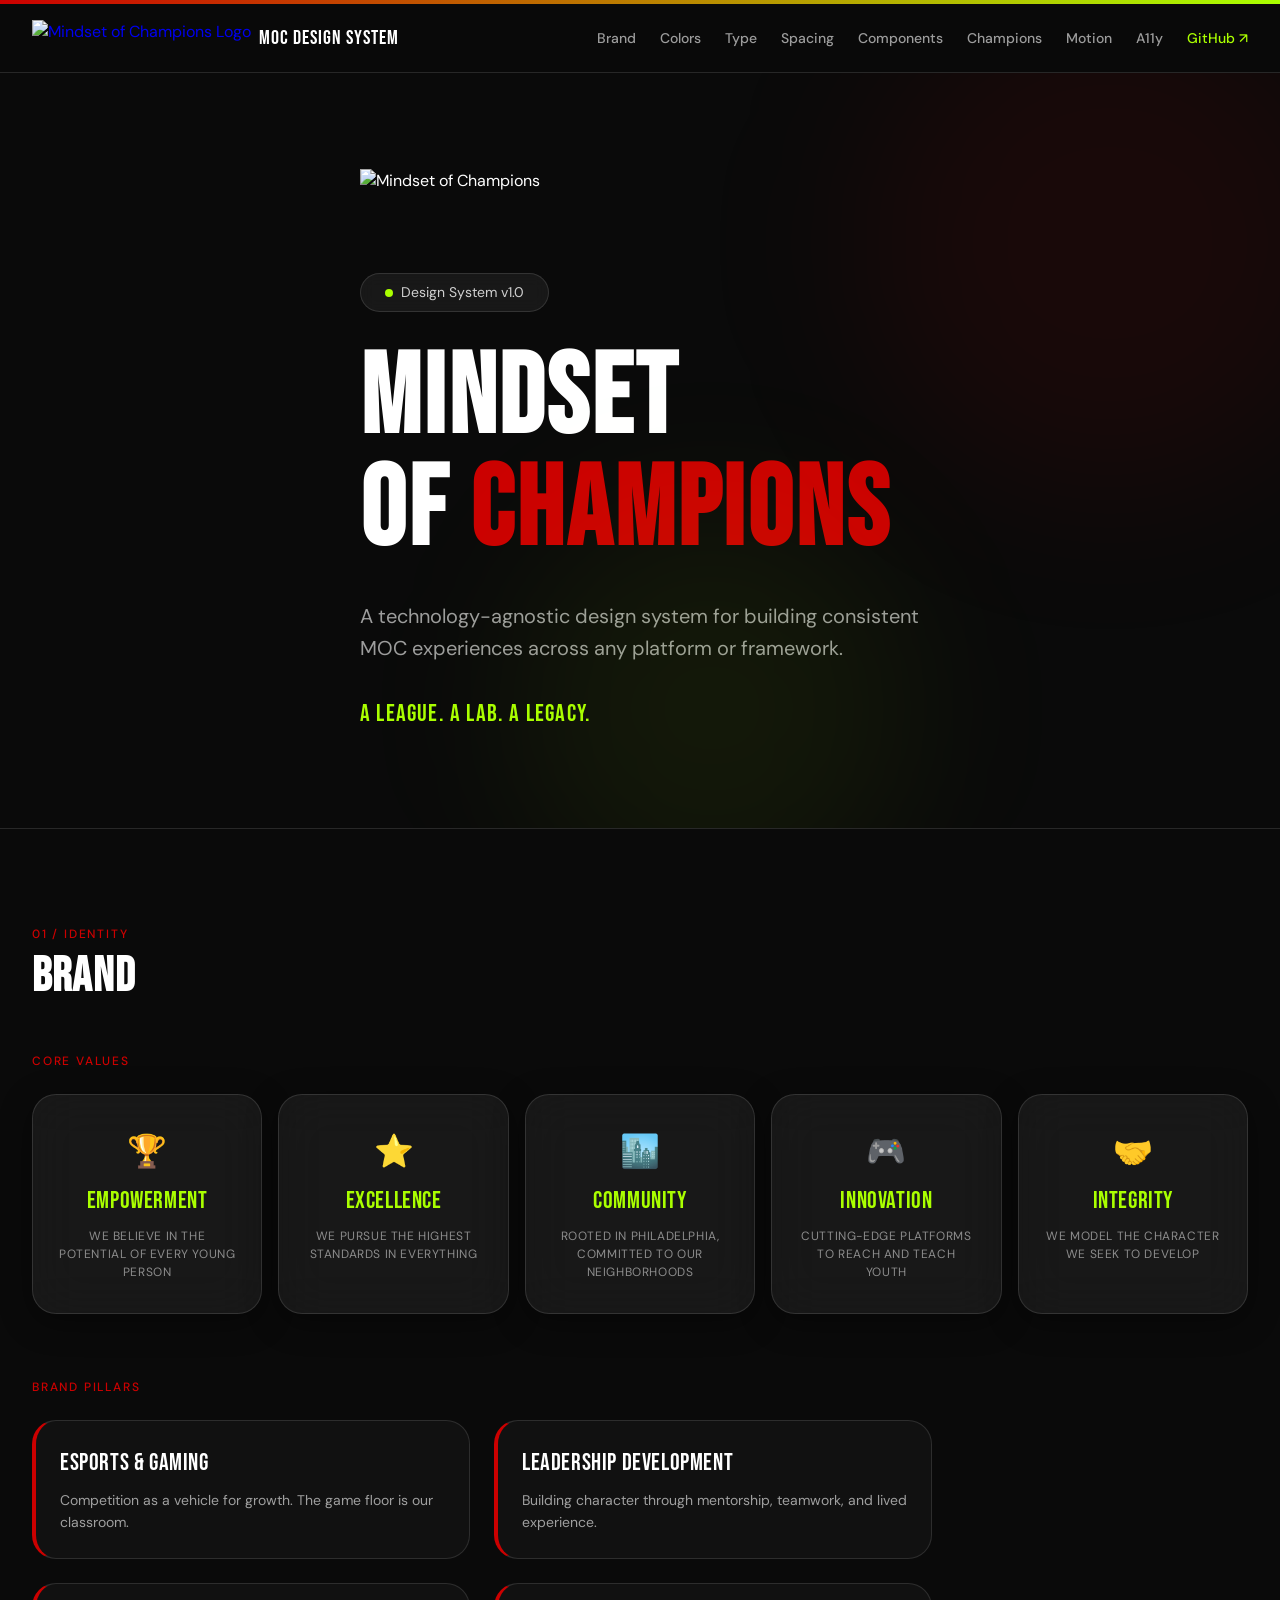
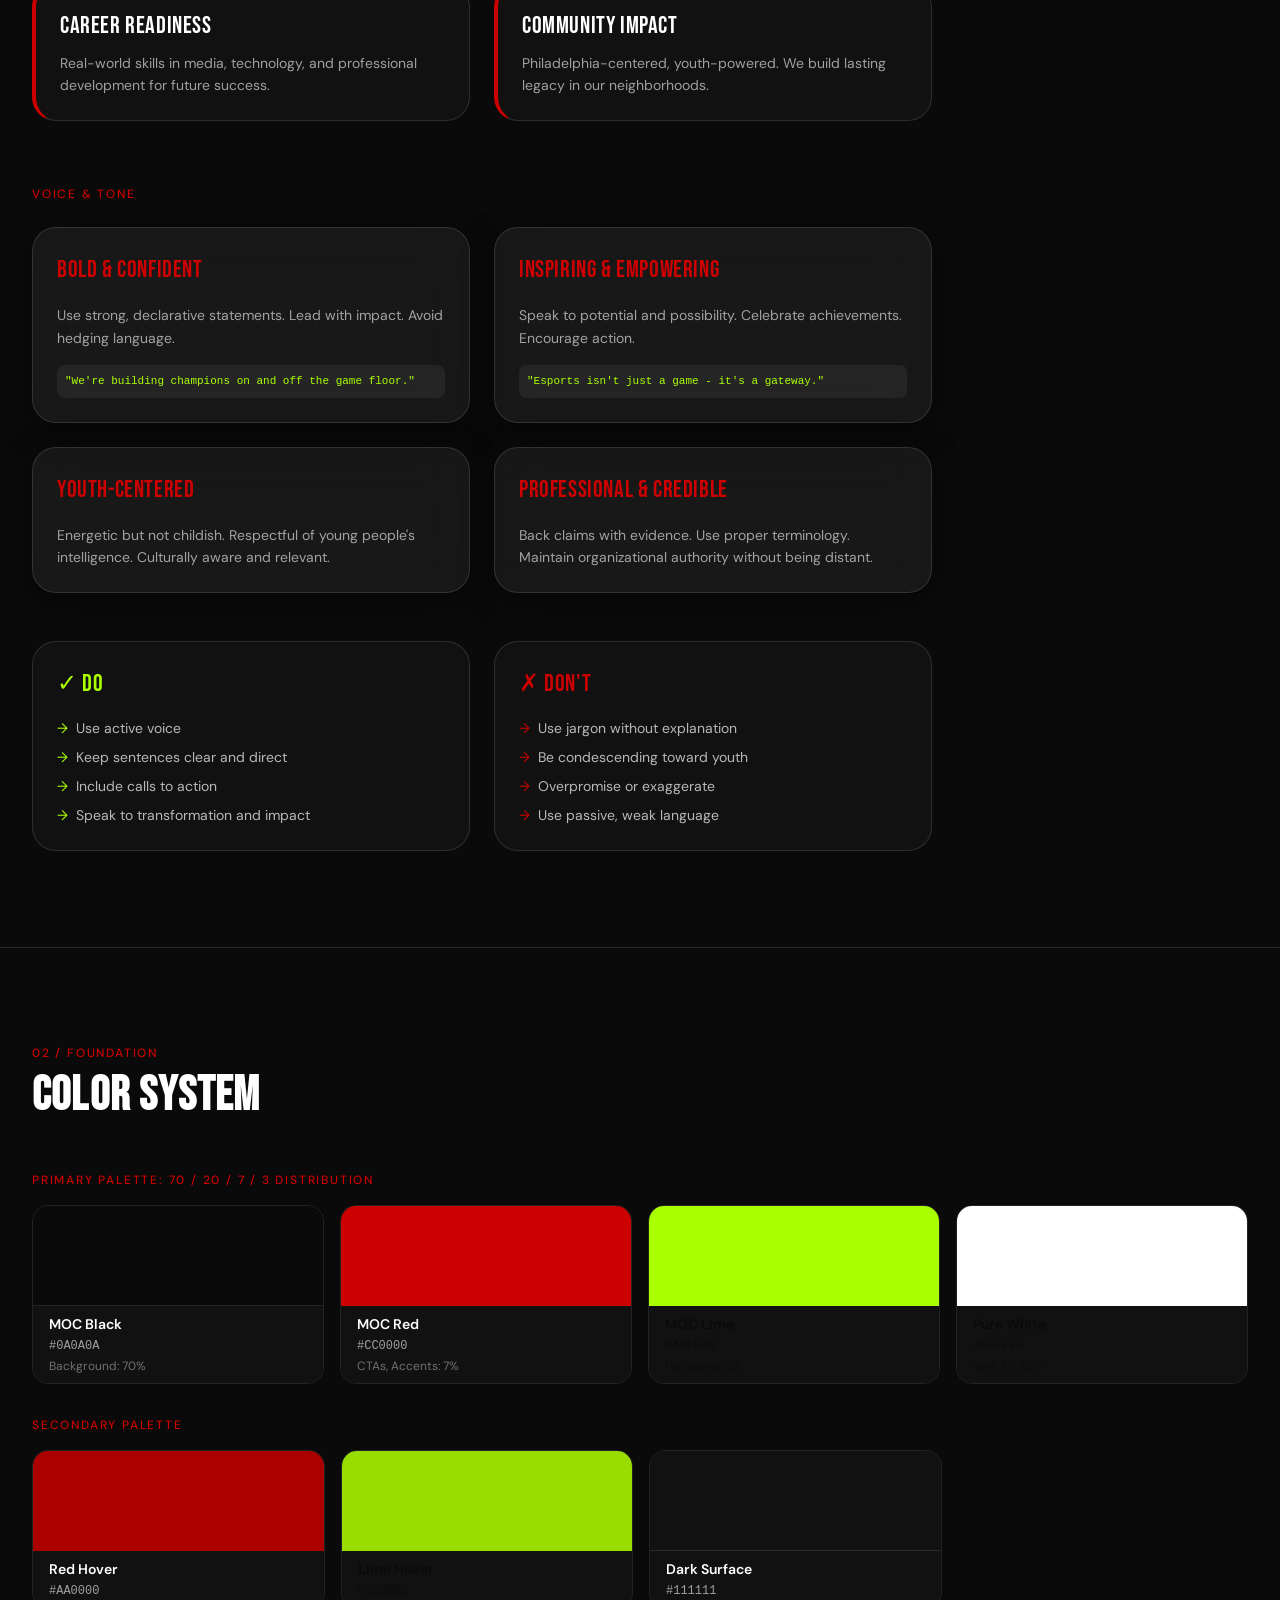
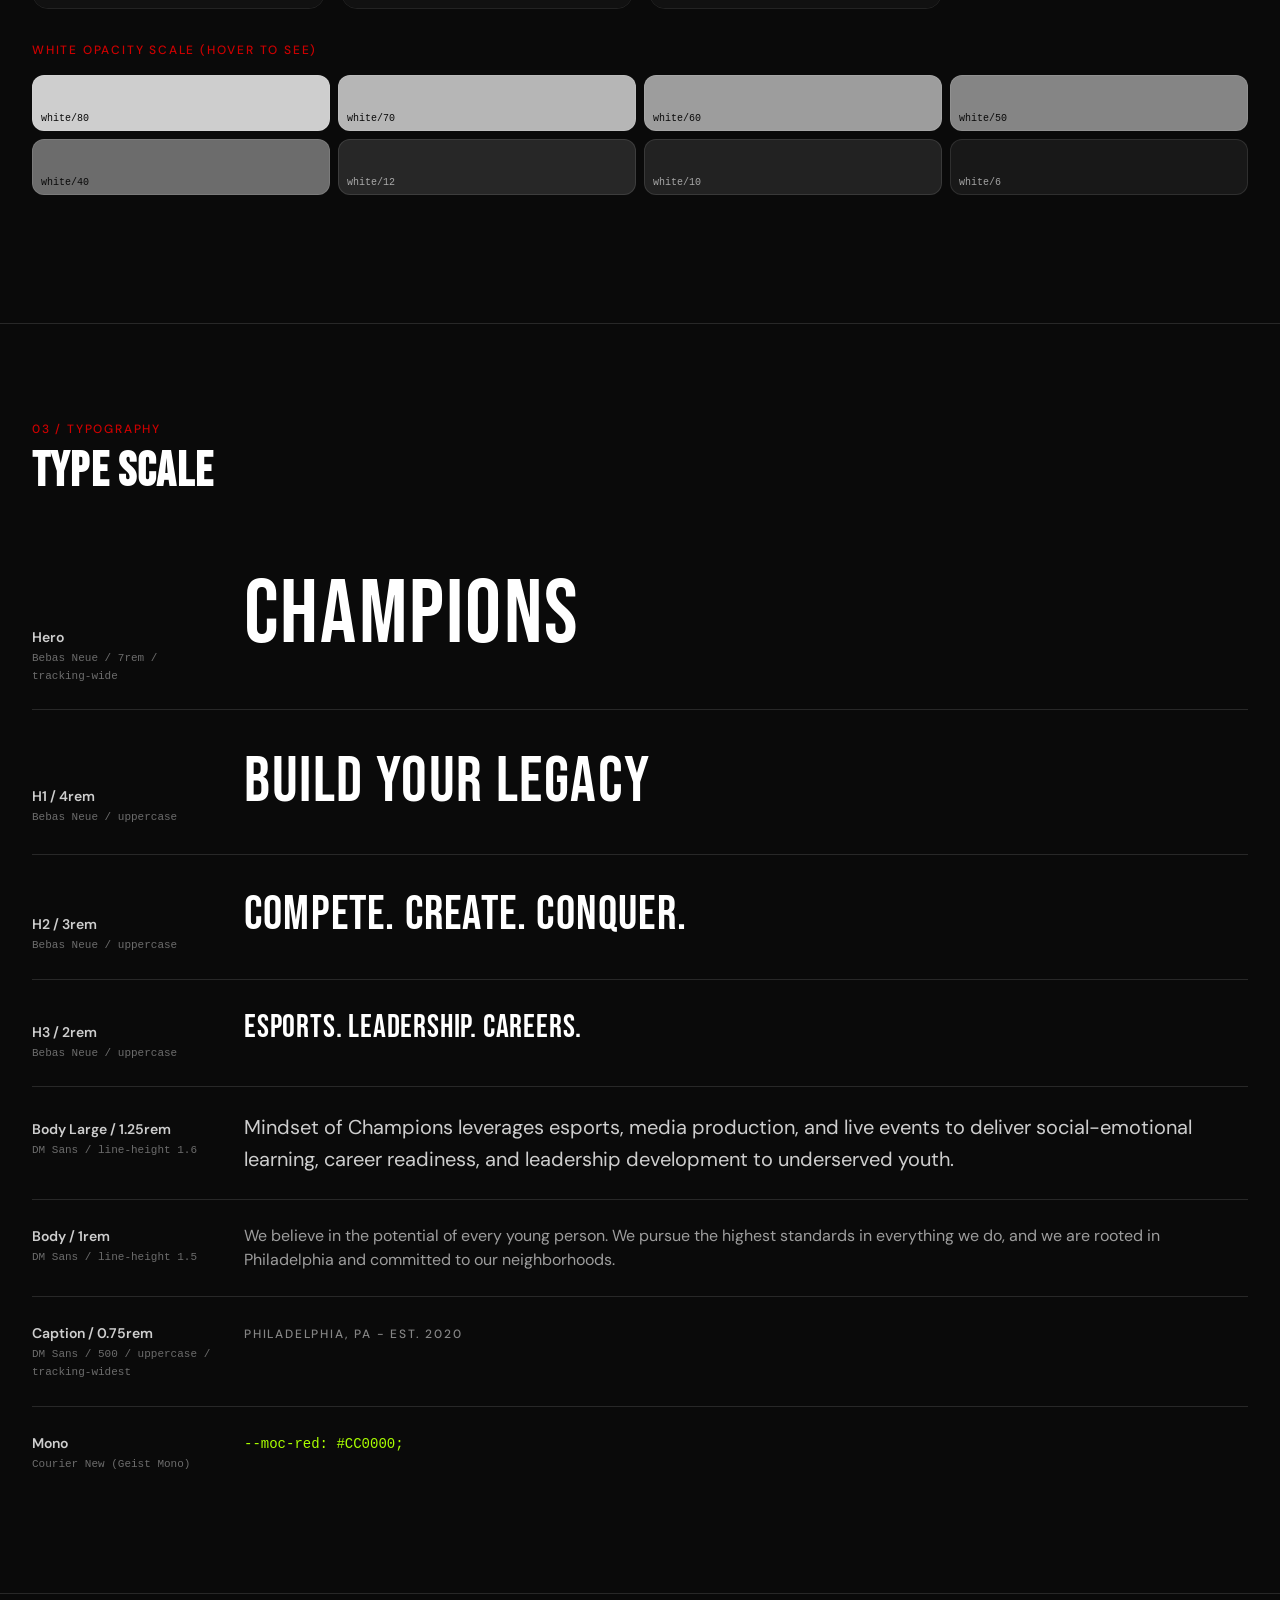
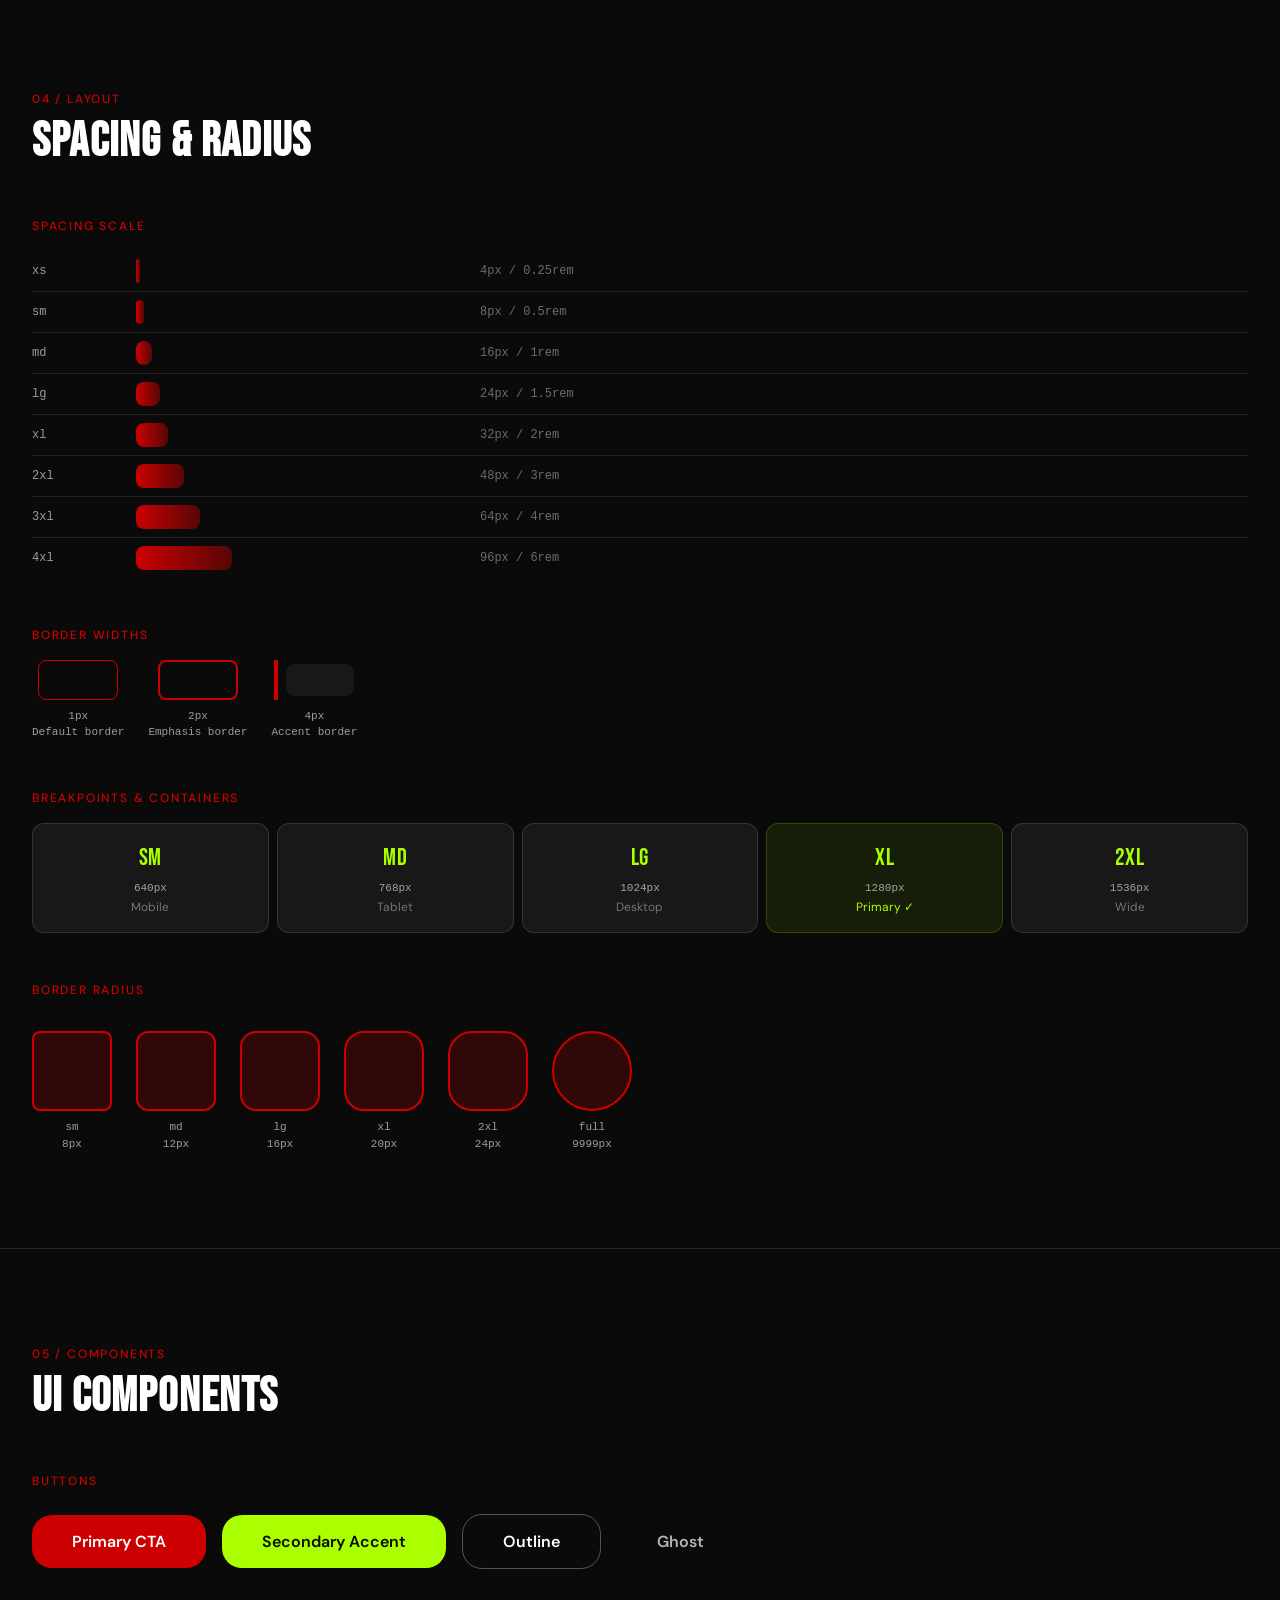
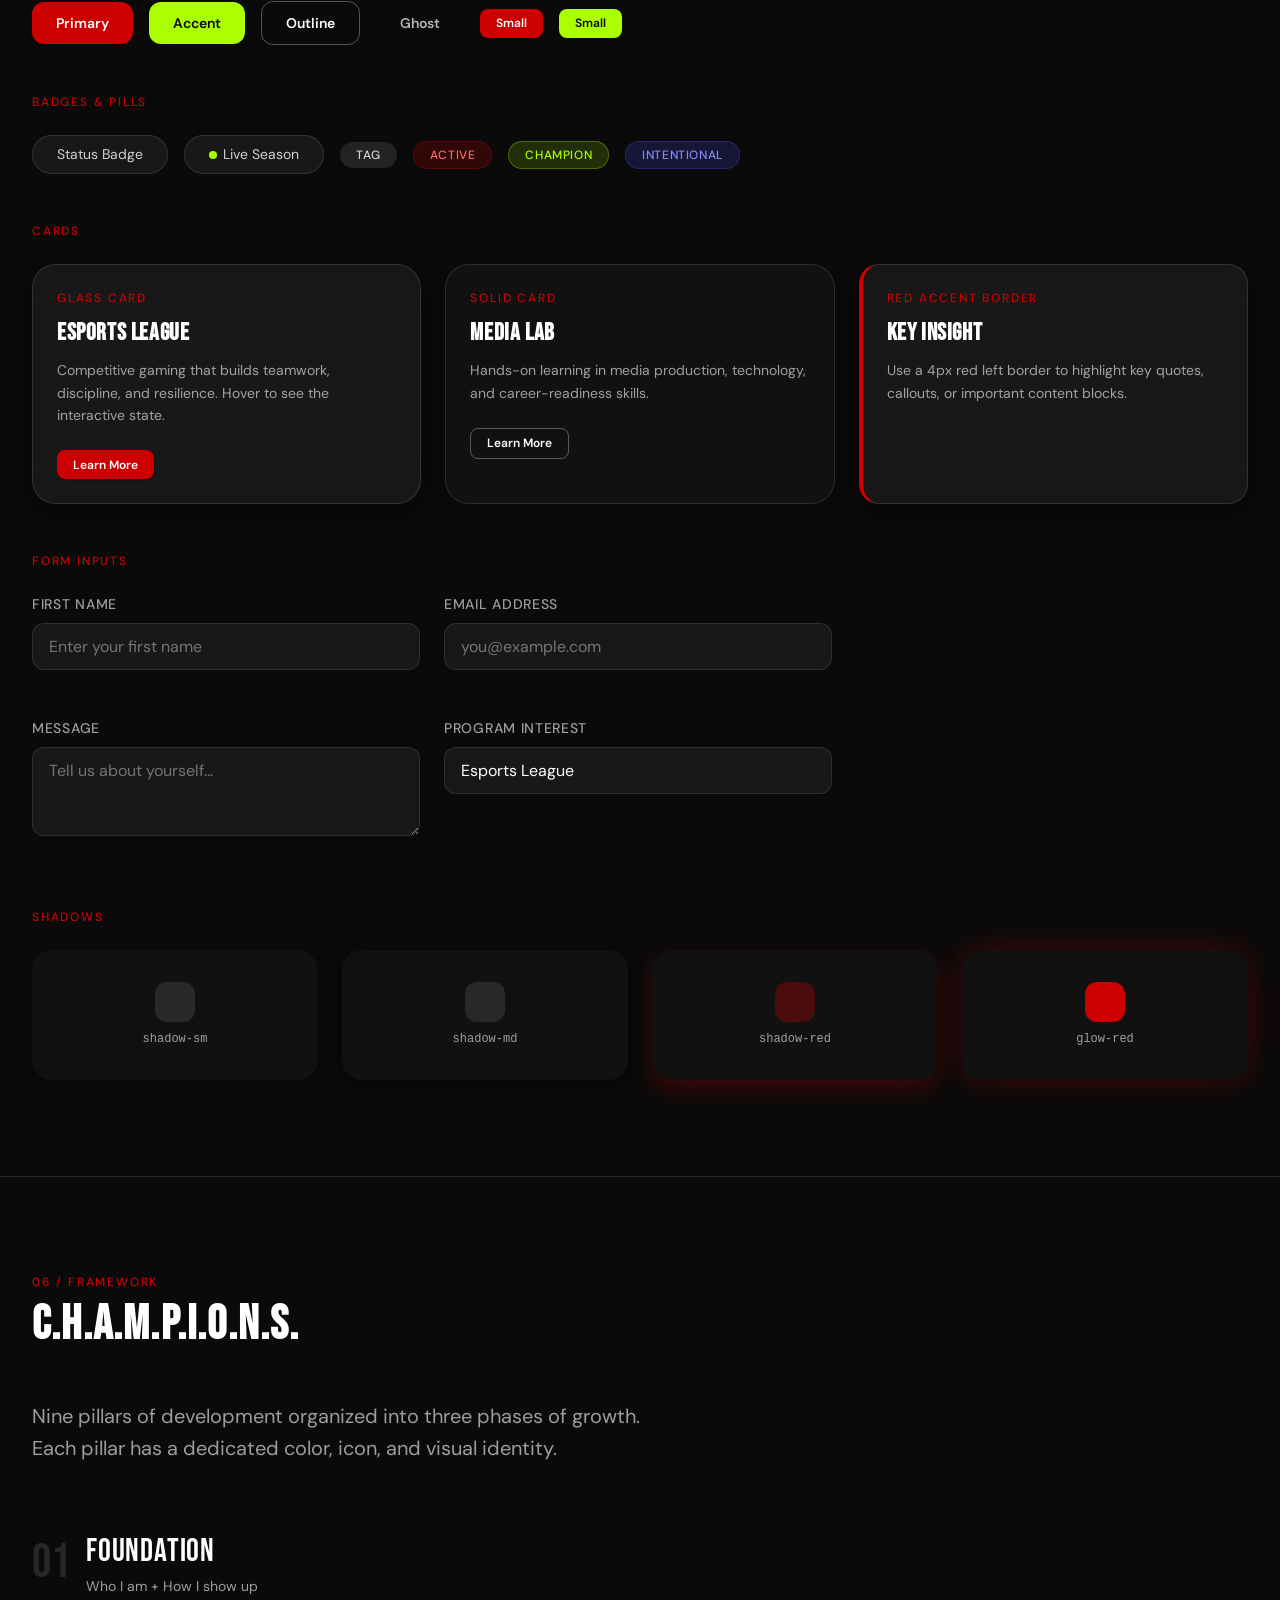
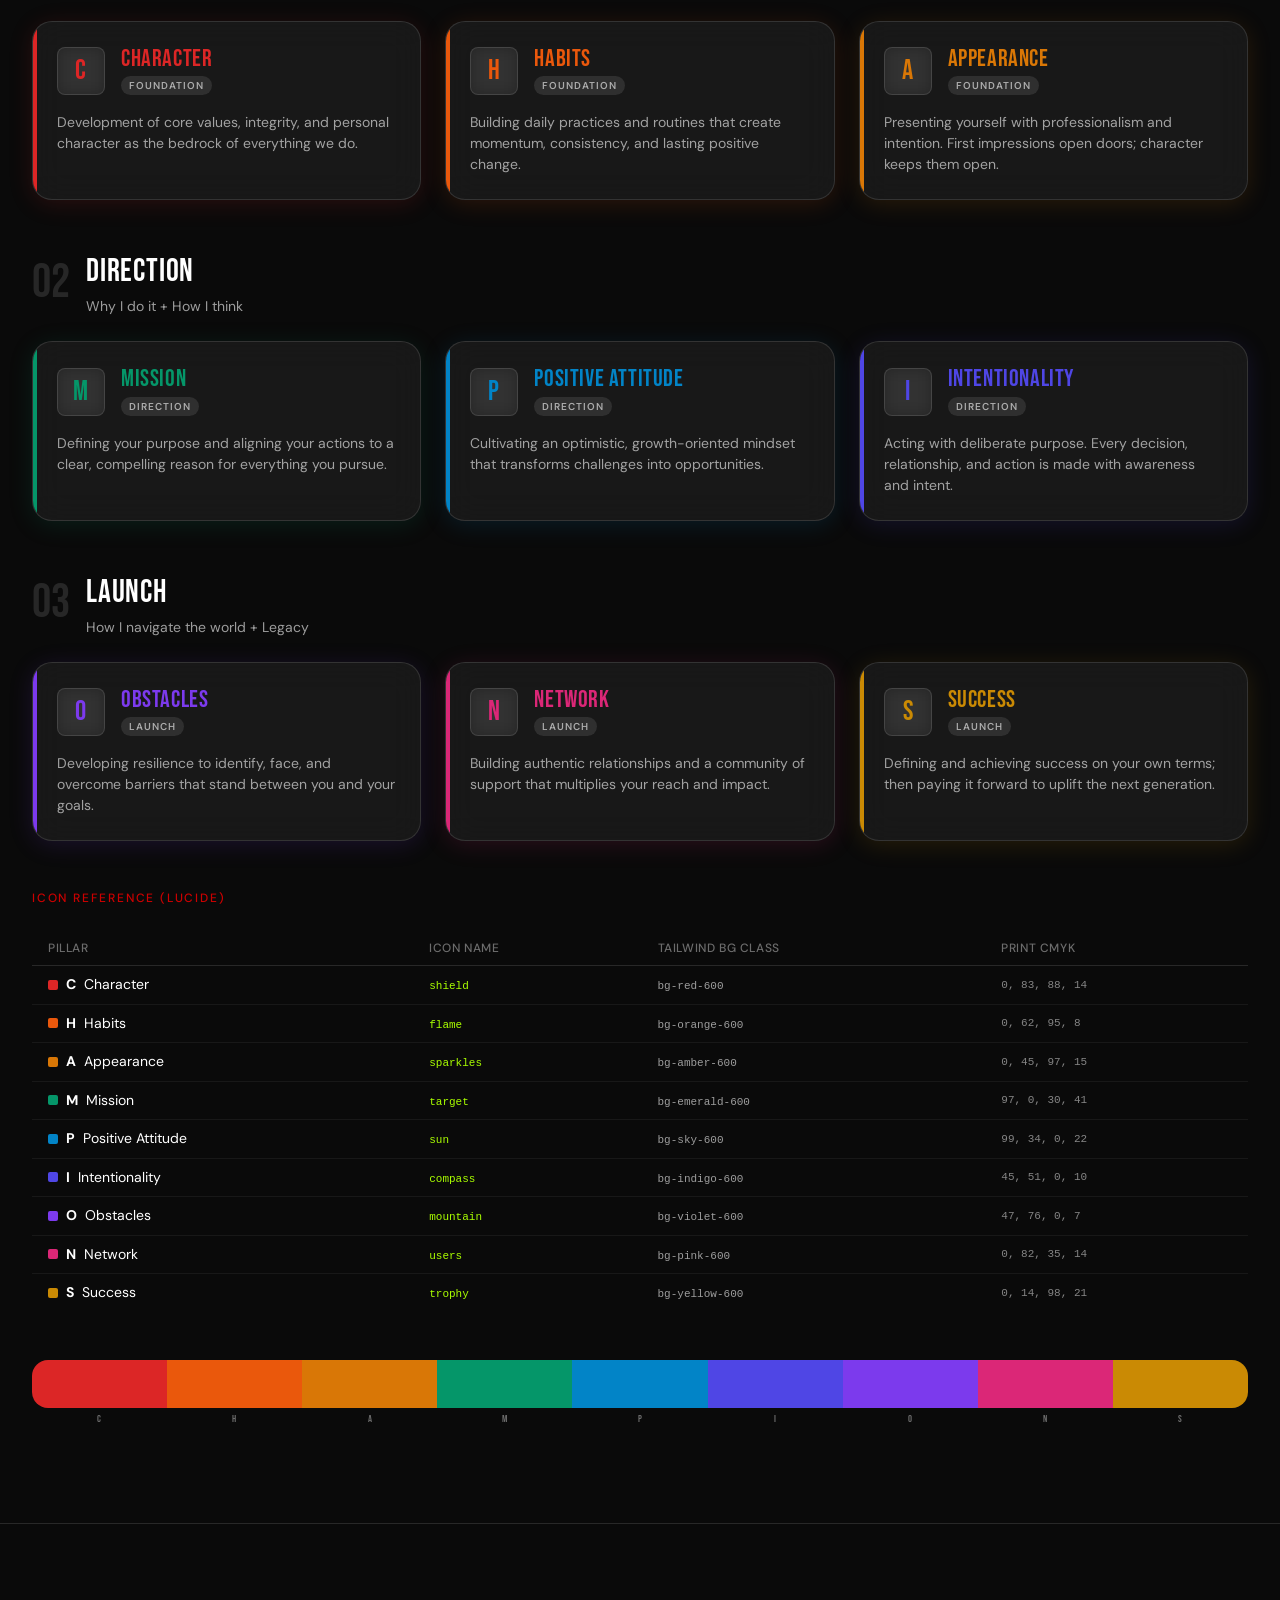
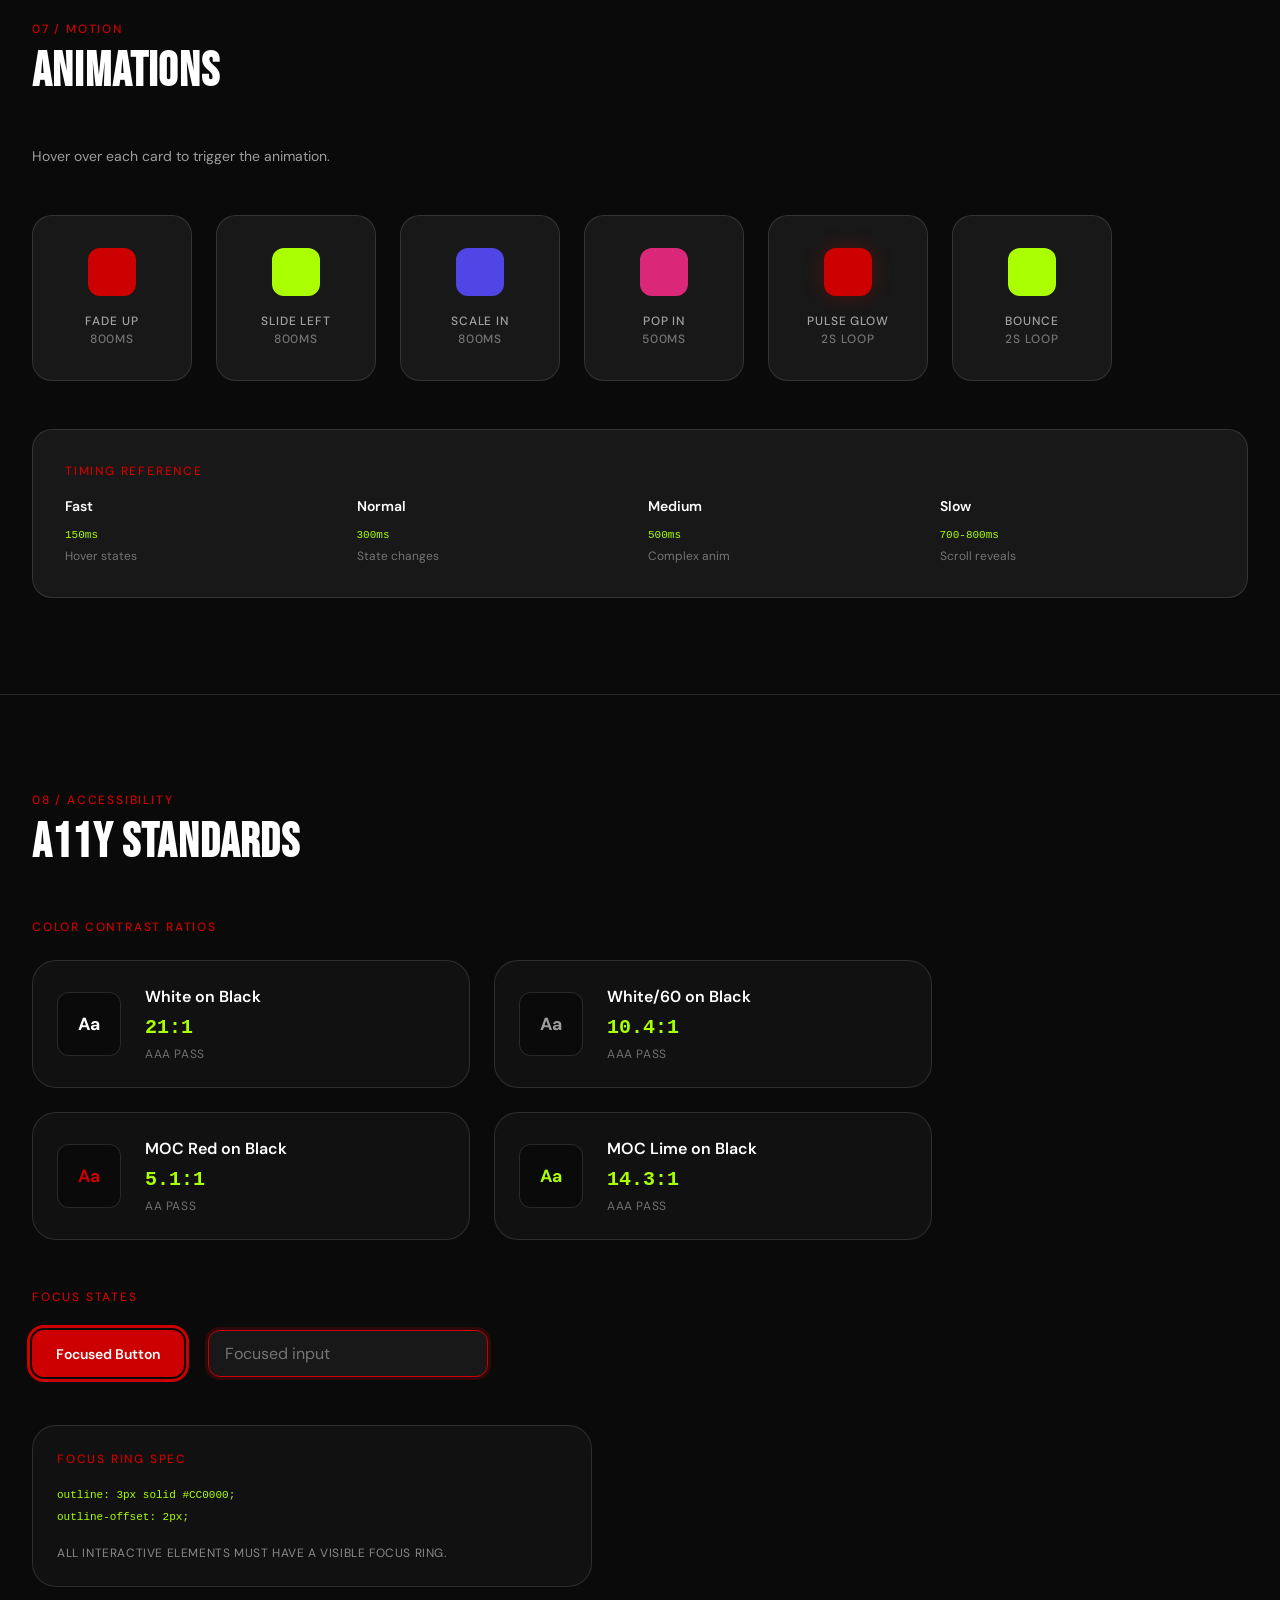
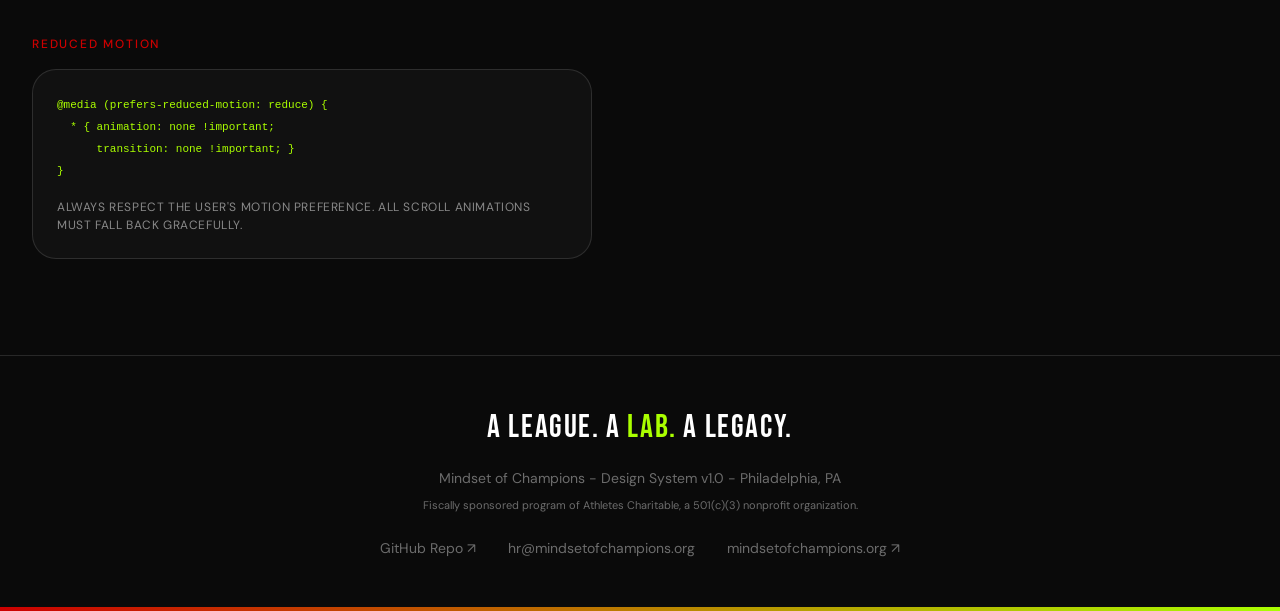
==== commit fc96719a: "Replace em-dashes with hyphens, colons, and semicolons throughout Co-Authored-By: Claude Sonnet 4.6 " ====
--- a/index.html
+++ b/index.html
@@ -3,7 +3,7 @@
 <head>
   <meta charset="UTF-8" />
   <meta name="viewport" content="width=device-width, initial-scale=1.0" />
-  <title>Mindset of Champions — Design System</title>
+  <title>Mindset of Champions: Design System</title>
   <link rel="preconnect" href="https://fonts.googleapis.com" />
   <link rel="preconnect" href="https://fonts.gstatic.com" crossorigin />
   <link href="https://fonts.googleapis.com/css2?family=Bebas+Neue&family=DM+Sans:wght@400;500;600;700&display=swap" rel="stylesheet" />
@@ -859,7 +859,7 @@
 <!-- BRAND -->
 <section id="brand">
   <div class="container">
-    <p class="section-label">01 — Identity</p>
+    <p class="section-label">01 / Identity</p>
     <h2 class="section-title">Brand</h2>
 
     <!-- Brand Values -->
@@ -924,7 +924,7 @@
       <div class="glass-card">
         <div style="font-family:var(--font-display);font-size:var(--text-h4);text-transform:uppercase;letter-spacing:0.025em;margin-bottom:var(--space-md);color:var(--moc-red);">Inspiring &amp; Empowering</div>
         <p style="font-size:var(--text-body-sm);color:var(--white-60);line-height:1.6;margin-bottom:var(--space-md);">Speak to potential and possibility. Celebrate achievements. Encourage action.</p>
-        <code style="font-family:var(--font-mono);font-size:11px;color:var(--moc-lime);display:block;padding:var(--space-sm);background:var(--white-6);border-radius:var(--radius-sm);">"Esports isn't just a game — it's a gateway."</code>
+        <code style="font-family:var(--font-mono);font-size:11px;color:var(--moc-lime);display:block;padding:var(--space-sm);background:var(--white-6);border-radius:var(--radius-sm);">"Esports isn't just a game - it's a gateway."</code>
       </div>
       <div class="glass-card">
         <div style="font-family:var(--font-display);font-size:var(--text-h4);text-transform:uppercase;letter-spacing:0.025em;margin-bottom:var(--space-md);color:var(--moc-red);">Youth-Centered</div>
@@ -963,17 +963,17 @@
 <!-- COLORS -->
 <section id="colors">
   <div class="container">
-    <p class="section-label">02 — Foundation</p>
+    <p class="section-label">02 / Foundation</p>
     <h2 class="section-title">Color System</h2>
 
-    <p class="section-label" style="margin-bottom: var(--space-md);">Primary Palette &mdash; 70 / 20 / 7 / 3 distribution</p>
+    <p class="section-label" style="margin-bottom: var(--space-md);">Primary Palette: 70 / 20 / 7 / 3 distribution</p>
     <div class="swatch-row">
       <div class="swatch">
         <div class="swatch-color" style="background:#0A0A0A; border-bottom:1px solid rgba(255,255,255,0.1);"></div>
         <div class="swatch-info">
           <div class="swatch-name">MOC Black</div>
           <div class="swatch-hex">#0A0A0A</div>
-          <div class="swatch-usage">Background &mdash; 70%</div>
+          <div class="swatch-usage">Background: 70%</div>
         </div>
       </div>
       <div class="swatch">
@@ -981,7 +981,7 @@
         <div class="swatch-info">
           <div class="swatch-name">MOC Red</div>
           <div class="swatch-hex">#CC0000</div>
-          <div class="swatch-usage">CTAs, Accents &mdash; 7%</div>
+          <div class="swatch-usage">CTAs, Accents: 7%</div>
         </div>
       </div>
       <div class="swatch">
@@ -989,7 +989,7 @@
         <div class="swatch-info">
           <div class="swatch-name" style="color:#0A0A0A;">MOC Lime</div>
           <div class="swatch-hex" style="color:rgba(10,10,10,0.6);">#AAFF00</div>
-          <div class="swatch-usage" style="color:rgba(10,10,10,0.5);">Highlights &mdash; 3%</div>
+          <div class="swatch-usage" style="color:rgba(10,10,10,0.5);">Highlights: 3%</div>
         </div>
       </div>
       <div class="swatch">
@@ -997,7 +997,7 @@
         <div class="swatch-info">
           <div class="swatch-name" style="color:#0A0A0A;">Pure White</div>
           <div class="swatch-hex" style="color:rgba(10,10,10,0.6);">#FFFFFF</div>
-          <div class="swatch-usage" style="color:rgba(10,10,10,0.5);">Text, UI &mdash; 20%</div>
+          <div class="swatch-usage" style="color:rgba(10,10,10,0.5);">Text, UI: 20%</div>
         </div>
       </div>
     </div>
@@ -1045,7 +1045,7 @@
 <!-- TYPOGRAPHY -->
 <section id="typography">
   <div class="container">
-    <p class="section-label">03 — Typography</p>
+    <p class="section-label">03 / Typography</p>
     <h2 class="section-title">Type Scale</h2>
 
     <div class="type-row">
@@ -1059,7 +1059,7 @@
     </div>
     <div class="type-row">
       <div class="type-meta">
-        <div class="type-meta-name">H1 &mdash; 4rem</div>
+        <div class="type-meta-name">H1 / 4rem</div>
         <div class="type-meta-detail">Bebas Neue / uppercase</div>
       </div>
       <div class="type-sample">
@@ -1068,7 +1068,7 @@
     </div>
     <div class="type-row">
       <div class="type-meta">
-        <div class="type-meta-name">H2 &mdash; 3rem</div>
+        <div class="type-meta-name">H2 / 3rem</div>
         <div class="type-meta-detail">Bebas Neue / uppercase</div>
       </div>
       <div class="type-sample">
@@ -1077,7 +1077,7 @@
     </div>
     <div class="type-row">
       <div class="type-meta">
-        <div class="type-meta-name">H3 &mdash; 2rem</div>
+        <div class="type-meta-name">H3 / 2rem</div>
         <div class="type-meta-detail">Bebas Neue / uppercase</div>
       </div>
       <div class="type-sample">
@@ -1086,7 +1086,7 @@
     </div>
     <div class="type-row">
       <div class="type-meta">
-        <div class="type-meta-name">Body Large &mdash; 1.25rem</div>
+        <div class="type-meta-name">Body Large / 1.25rem</div>
         <div class="type-meta-detail">DM Sans / line-height 1.6</div>
       </div>
       <div class="type-sample">
@@ -1095,7 +1095,7 @@
     </div>
     <div class="type-row">
       <div class="type-meta">
-        <div class="type-meta-name">Body &mdash; 1rem</div>
+        <div class="type-meta-name">Body / 1rem</div>
         <div class="type-meta-detail">DM Sans / line-height 1.5</div>
       </div>
       <div class="type-sample">
@@ -1104,11 +1104,11 @@
     </div>
     <div class="type-row">
       <div class="type-meta">
-        <div class="type-meta-name">Caption &mdash; 0.75rem</div>
+        <div class="type-meta-name">Caption / 0.75rem</div>
         <div class="type-meta-detail">DM Sans / 500 / uppercase / tracking-widest</div>
       </div>
       <div class="type-sample">
-        <span style="font-size:var(--text-caption);font-weight:500;letter-spacing:0.15em;text-transform:uppercase;color:var(--white-50);">Philadelphia, PA &mdash; Est. 2020</span>
+        <span style="font-size:var(--text-caption);font-weight:500;letter-spacing:0.15em;text-transform:uppercase;color:var(--white-50);">Philadelphia, PA - Est. 2020</span>
       </div>
     </div>
     <div class="type-row" style="border-bottom:none;">
@@ -1126,7 +1126,7 @@
 <!-- SPACING -->
 <section id="spacing">
   <div class="container">
-    <p class="section-label">04 — Layout</p>
+    <p class="section-label">04 / Layout</p>
     <h2 class="section-title">Spacing & Radius</h2>
 
     <div style="margin-bottom:var(--space-2xl);">
@@ -1257,7 +1257,7 @@
 <!-- COMPONENTS -->
 <section id="components">
   <div class="container">
-    <p class="section-label">05 — Components</p>
+    <p class="section-label">05 / Components</p>
     <h2 class="section-title">UI Components</h2>
 
     <!-- Buttons -->
@@ -1365,7 +1365,7 @@
 <!-- CHAMPIONS FRAMEWORK -->
 <section id="champions">
   <div class="container">
-    <p class="section-label">06 — Framework</p>
+    <p class="section-label">06 / Framework</p>
     <h2 class="section-title">C.H.A.M.P.I.O.N.S.</h2>
     <p style="font-size:var(--text-body-lg);color:var(--white-60);max-width:640px;margin-bottom:var(--space-3xl);line-height:1.6;">
       Nine pillars of development organized into three phases of growth. Each pillar has a dedicated color, icon, and visual identity.
@@ -1504,7 +1504,7 @@
               <div class="pillar-phase-badge">Launch</div>
             </div>
           </div>
-          <p class="pillar-desc">Defining and achieving success on your own terms — then paying it forward to uplift the next generation.</p>
+          <p class="pillar-desc">Defining and achieving success on your own terms; then paying it forward to uplift the next generation.</p>
         </div>
       </div>
     </div>
@@ -1609,7 +1609,7 @@
 <!-- MOTION -->
 <section id="motion">
   <div class="container">
-    <p class="section-label">07 — Motion</p>
+    <p class="section-label">07 / Motion</p>
     <h2 class="section-title">Animations</h2>
     <p style="font-size:var(--text-body-sm);color:var(--white-60);margin-bottom:var(--space-2xl);">Hover over each card to trigger the animation.</p>
 
@@ -1671,7 +1671,7 @@
 <!-- ACCESSIBILITY -->
 <section id="accessibility">
   <div class="container">
-    <p class="section-label">08 — Accessibility</p>
+    <p class="section-label">08 / Accessibility</p>
     <h2 class="section-title">A11y Standards</h2>
 
     <!-- Contrast Ratios -->
@@ -1744,7 +1744,7 @@
 <footer>
   <div class="container">
     <p class="footer-tagline">A League. A <span>Lab.</span> A Legacy.</p>
-    <p class="footer-sub">Mindset of Champions &mdash; Design System v1.0 &mdash; Philadelphia, PA</p>
+    <p class="footer-sub">Mindset of Champions - Design System v1.0 - Philadelphia, PA</p>
     <p class="footer-sub" style="margin-top:var(--space-sm);font-size:11px;">Fiscally sponsored program of Athletes Charitable, a 501(c)(3) nonprofit organization.</p>
     <div style="margin-top:var(--space-lg);display:flex;justify-content:center;gap:var(--space-xl);">
       <a href="https://github.com/mindsetofchampions-new/branding" target="_blank" rel="noopener" style="font-size:var(--text-body-sm);color:var(--white-40);text-decoration:none;transition:color var(--transition-fast);" onmouseover="this.style.color='#AAFF00'" onmouseout="this.style.color='rgba(255,255,255,0.4)'">GitHub Repo ↗</a>
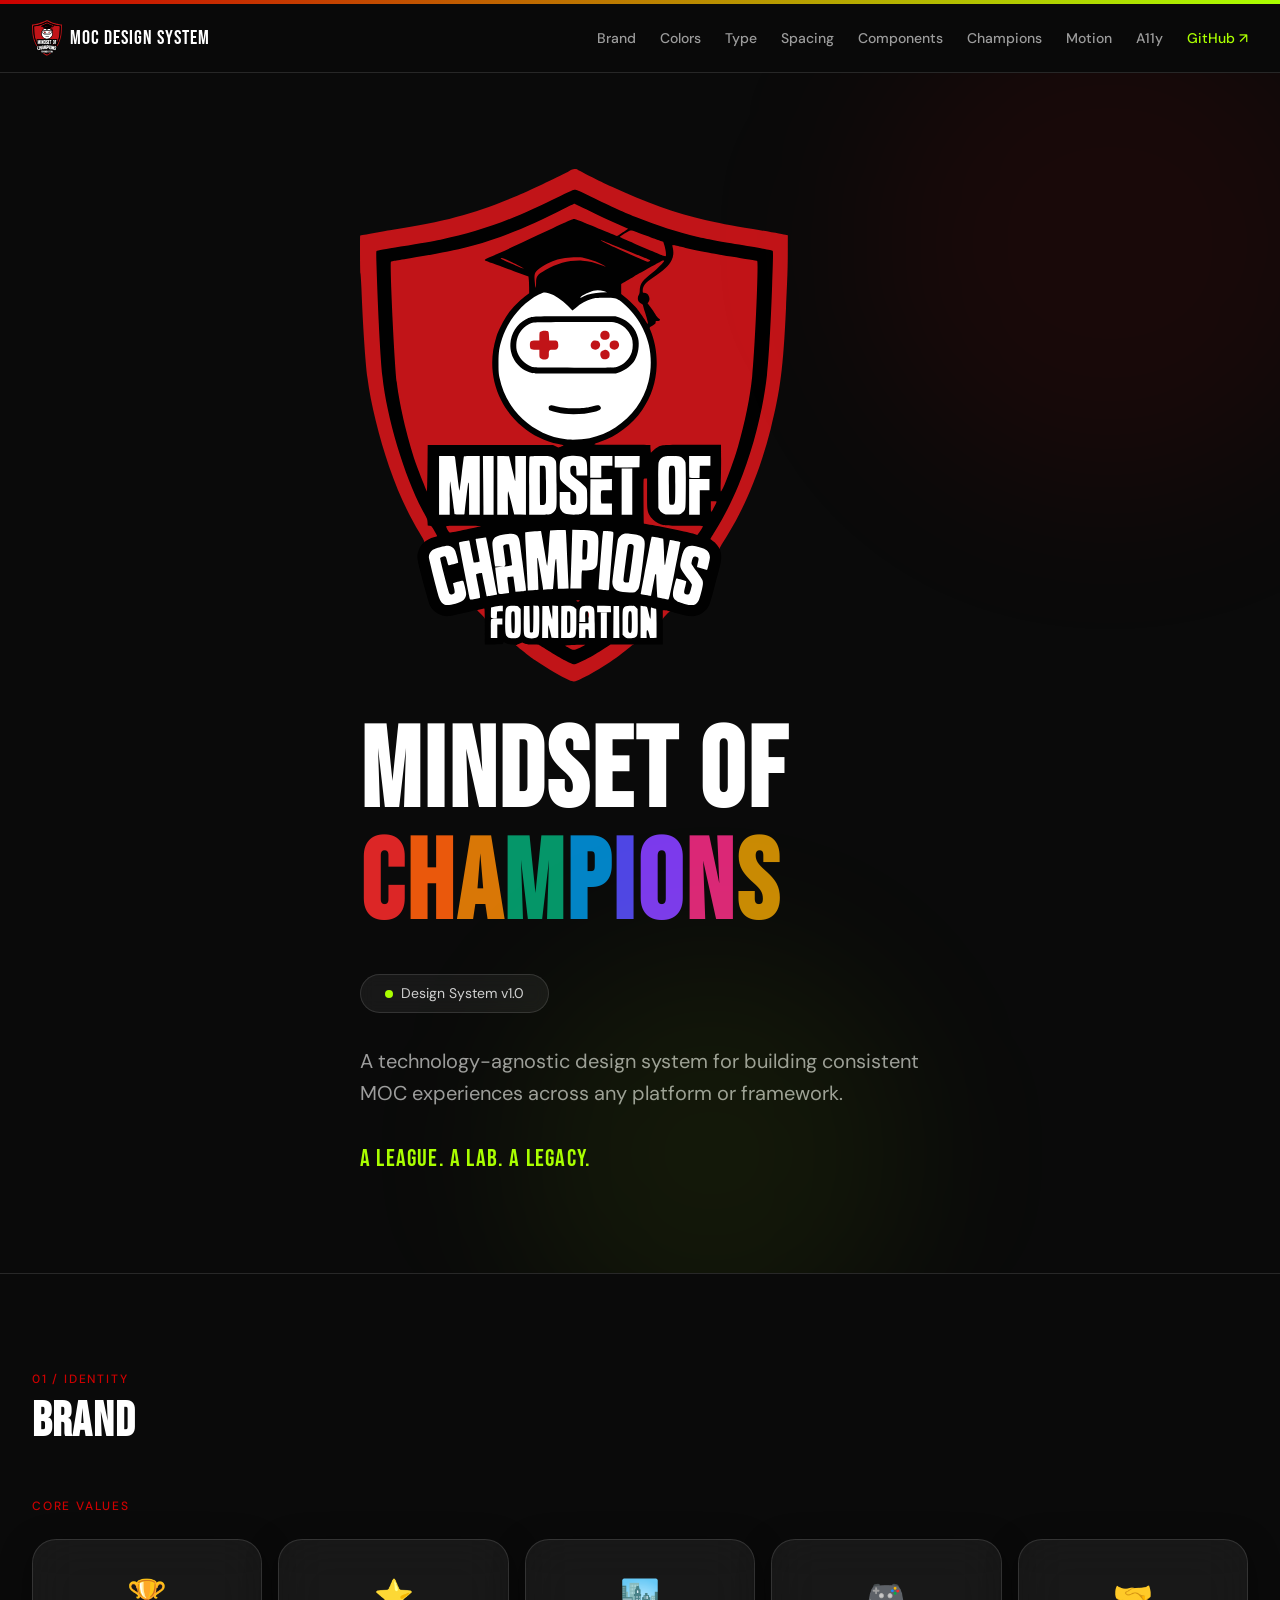
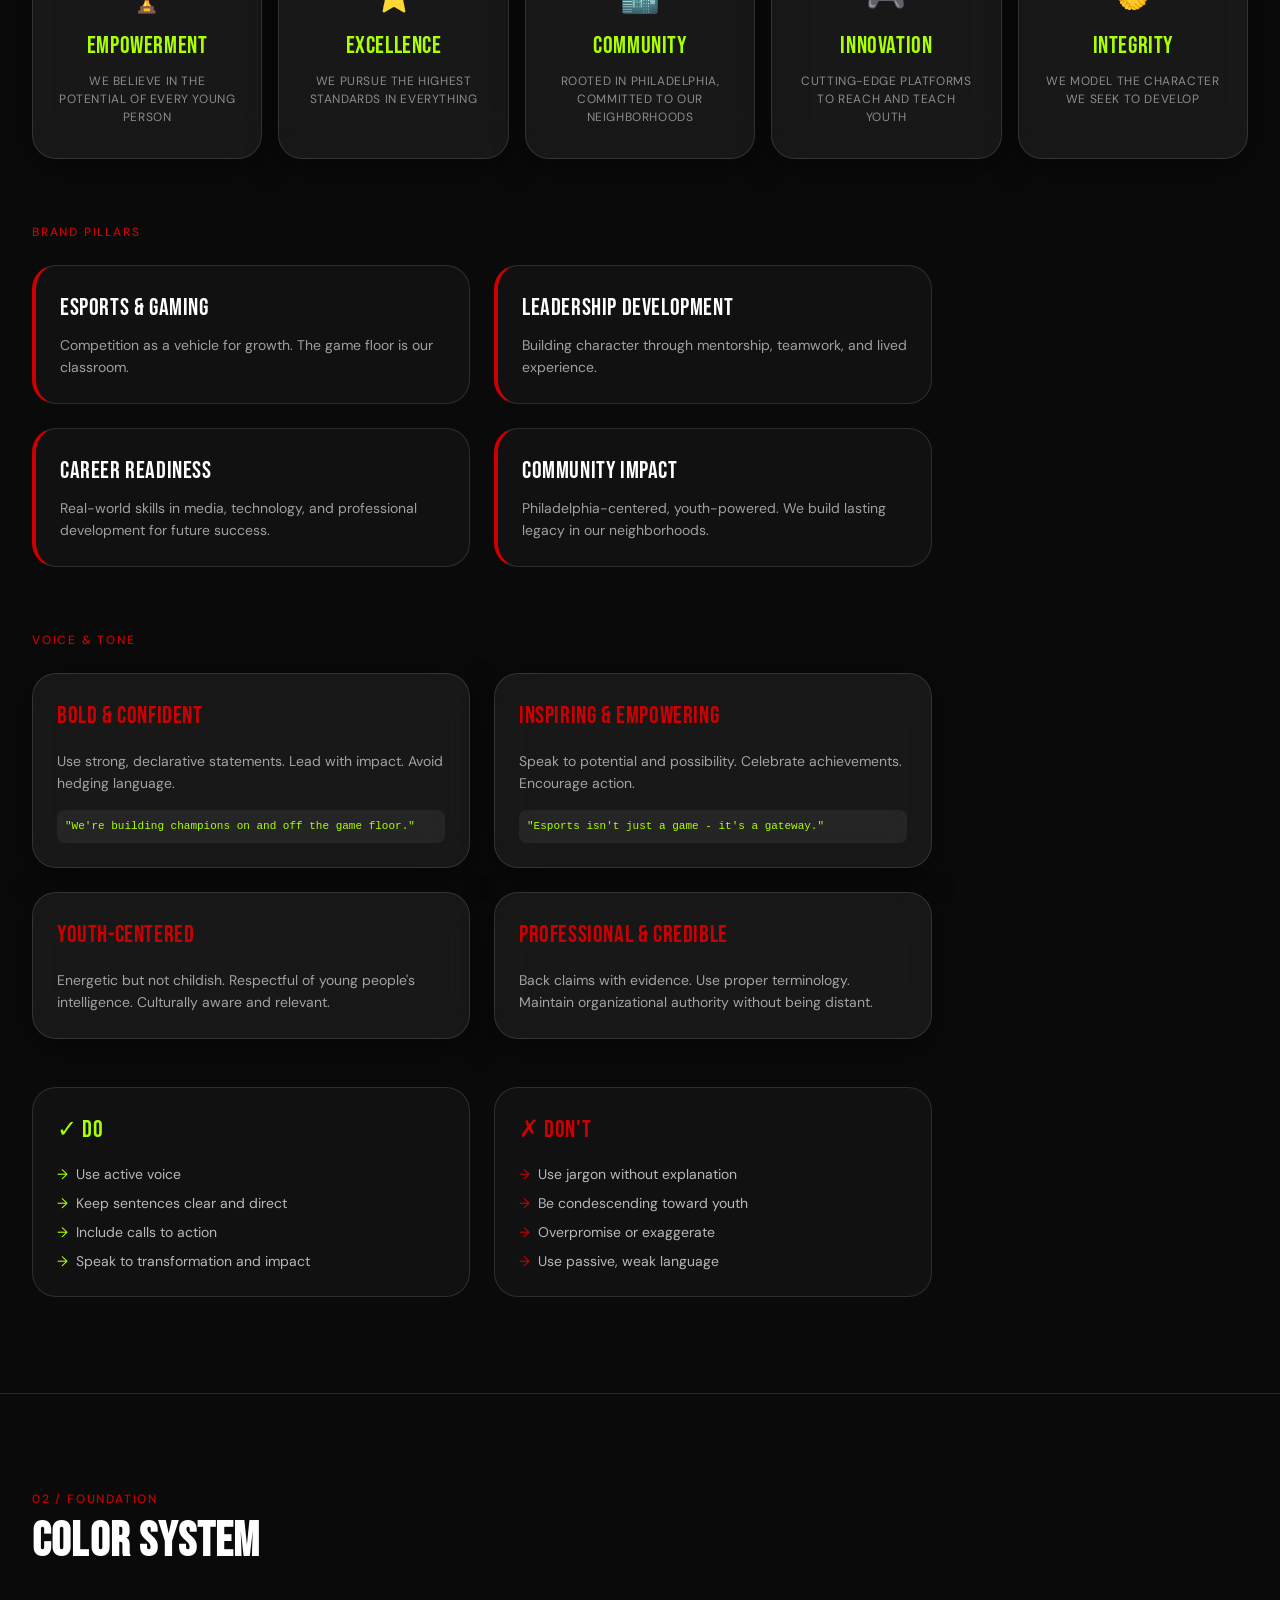
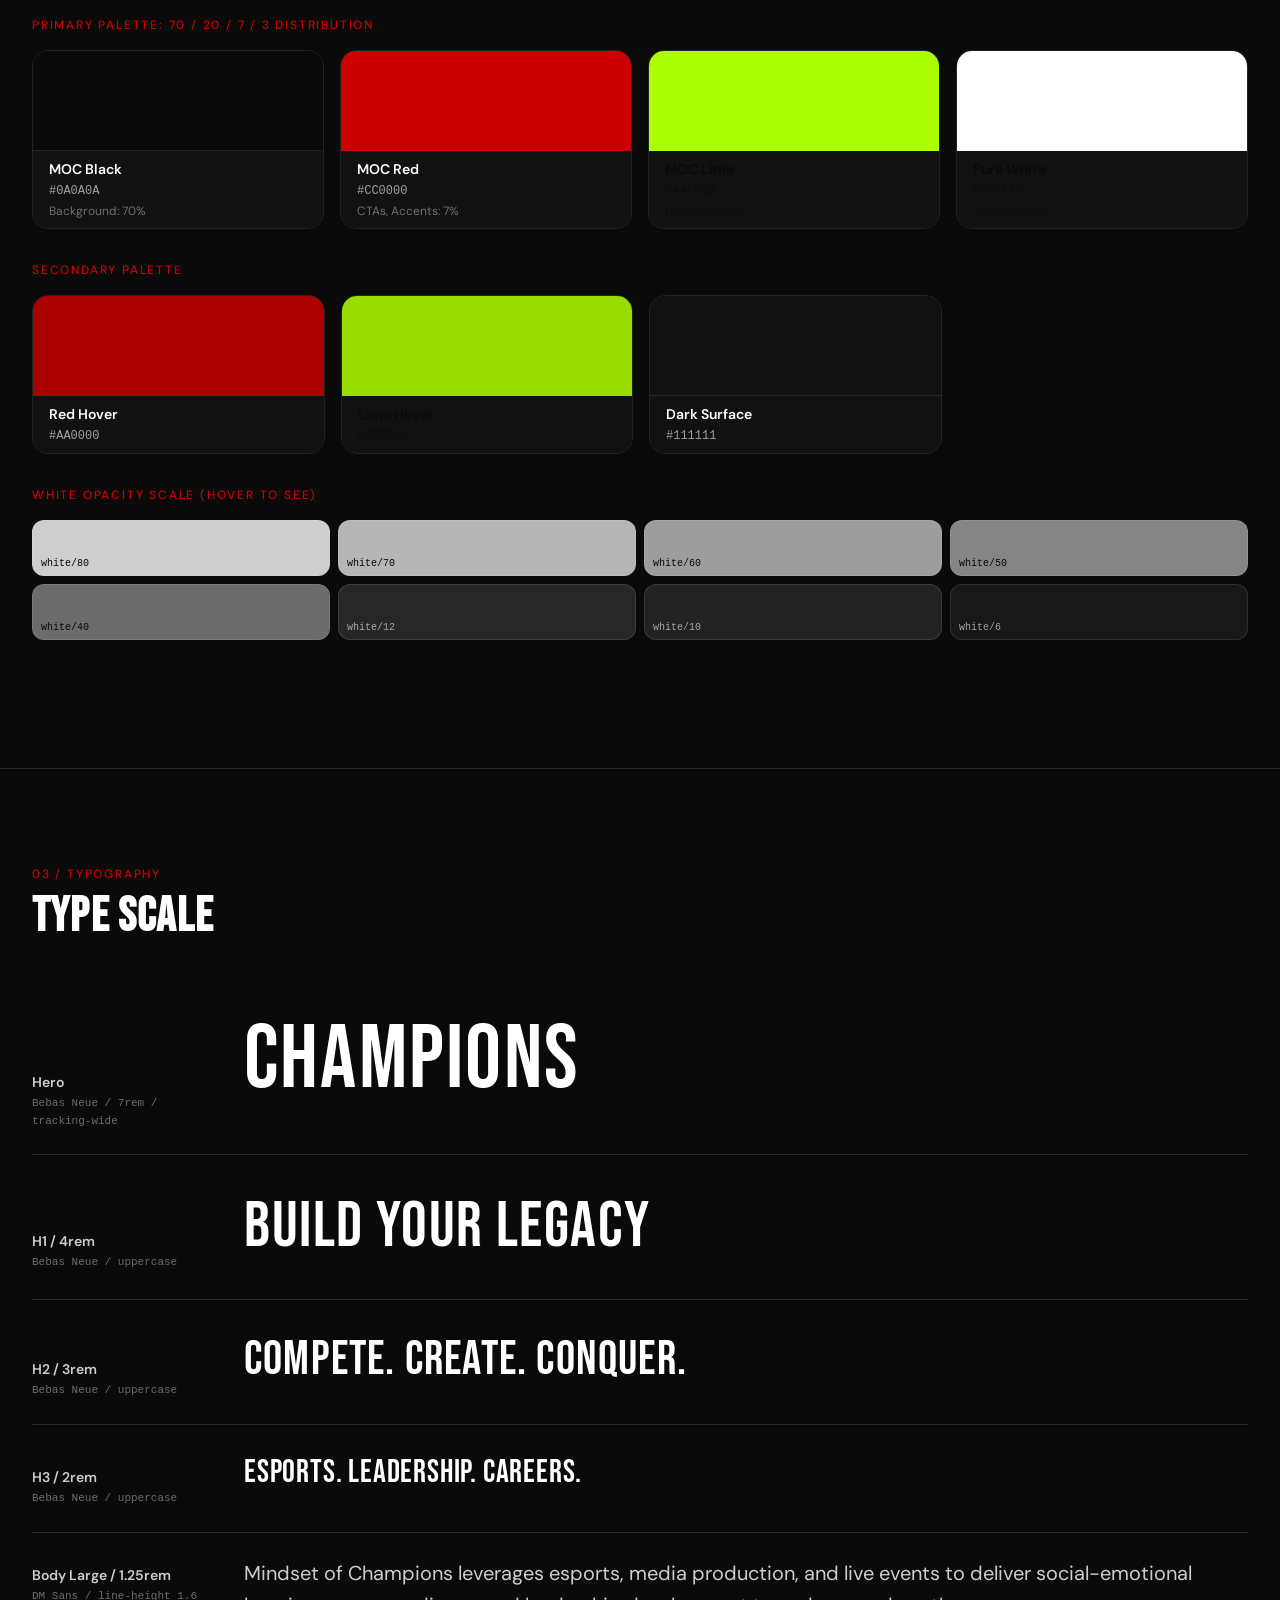
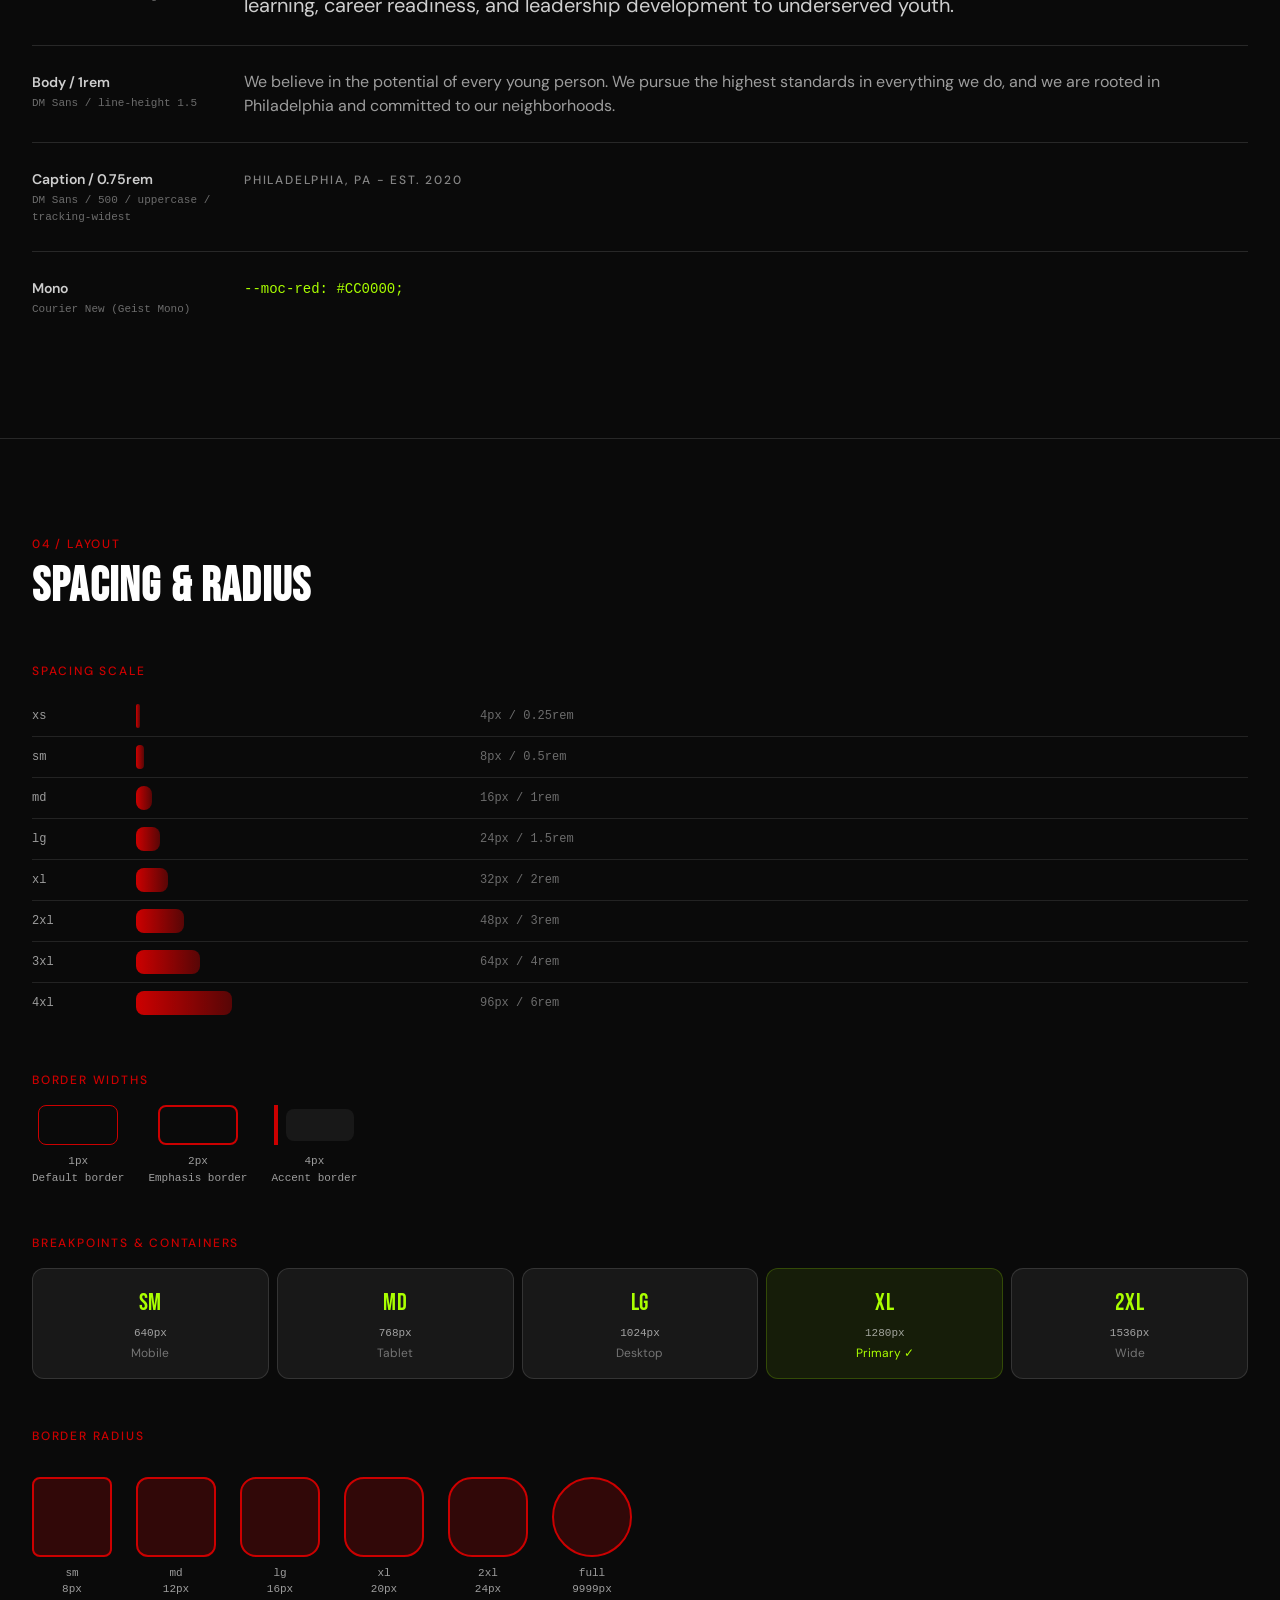
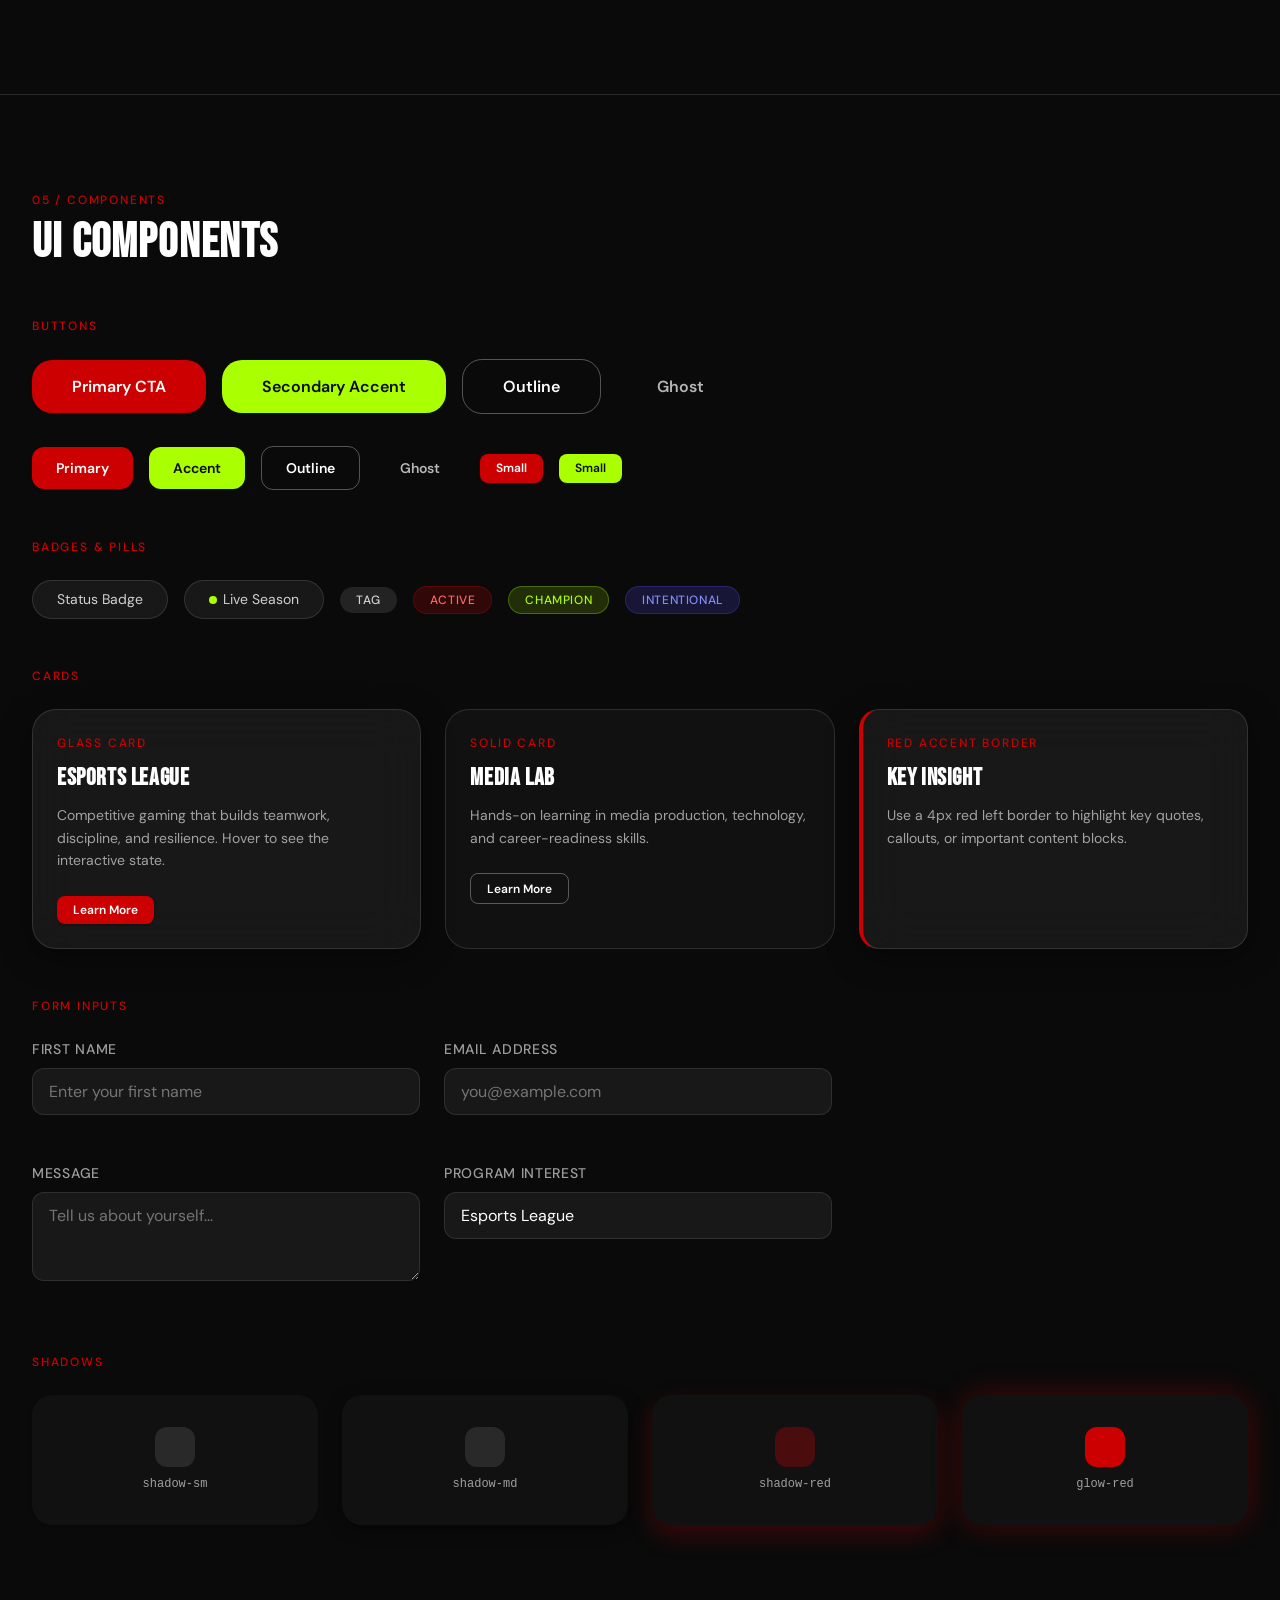
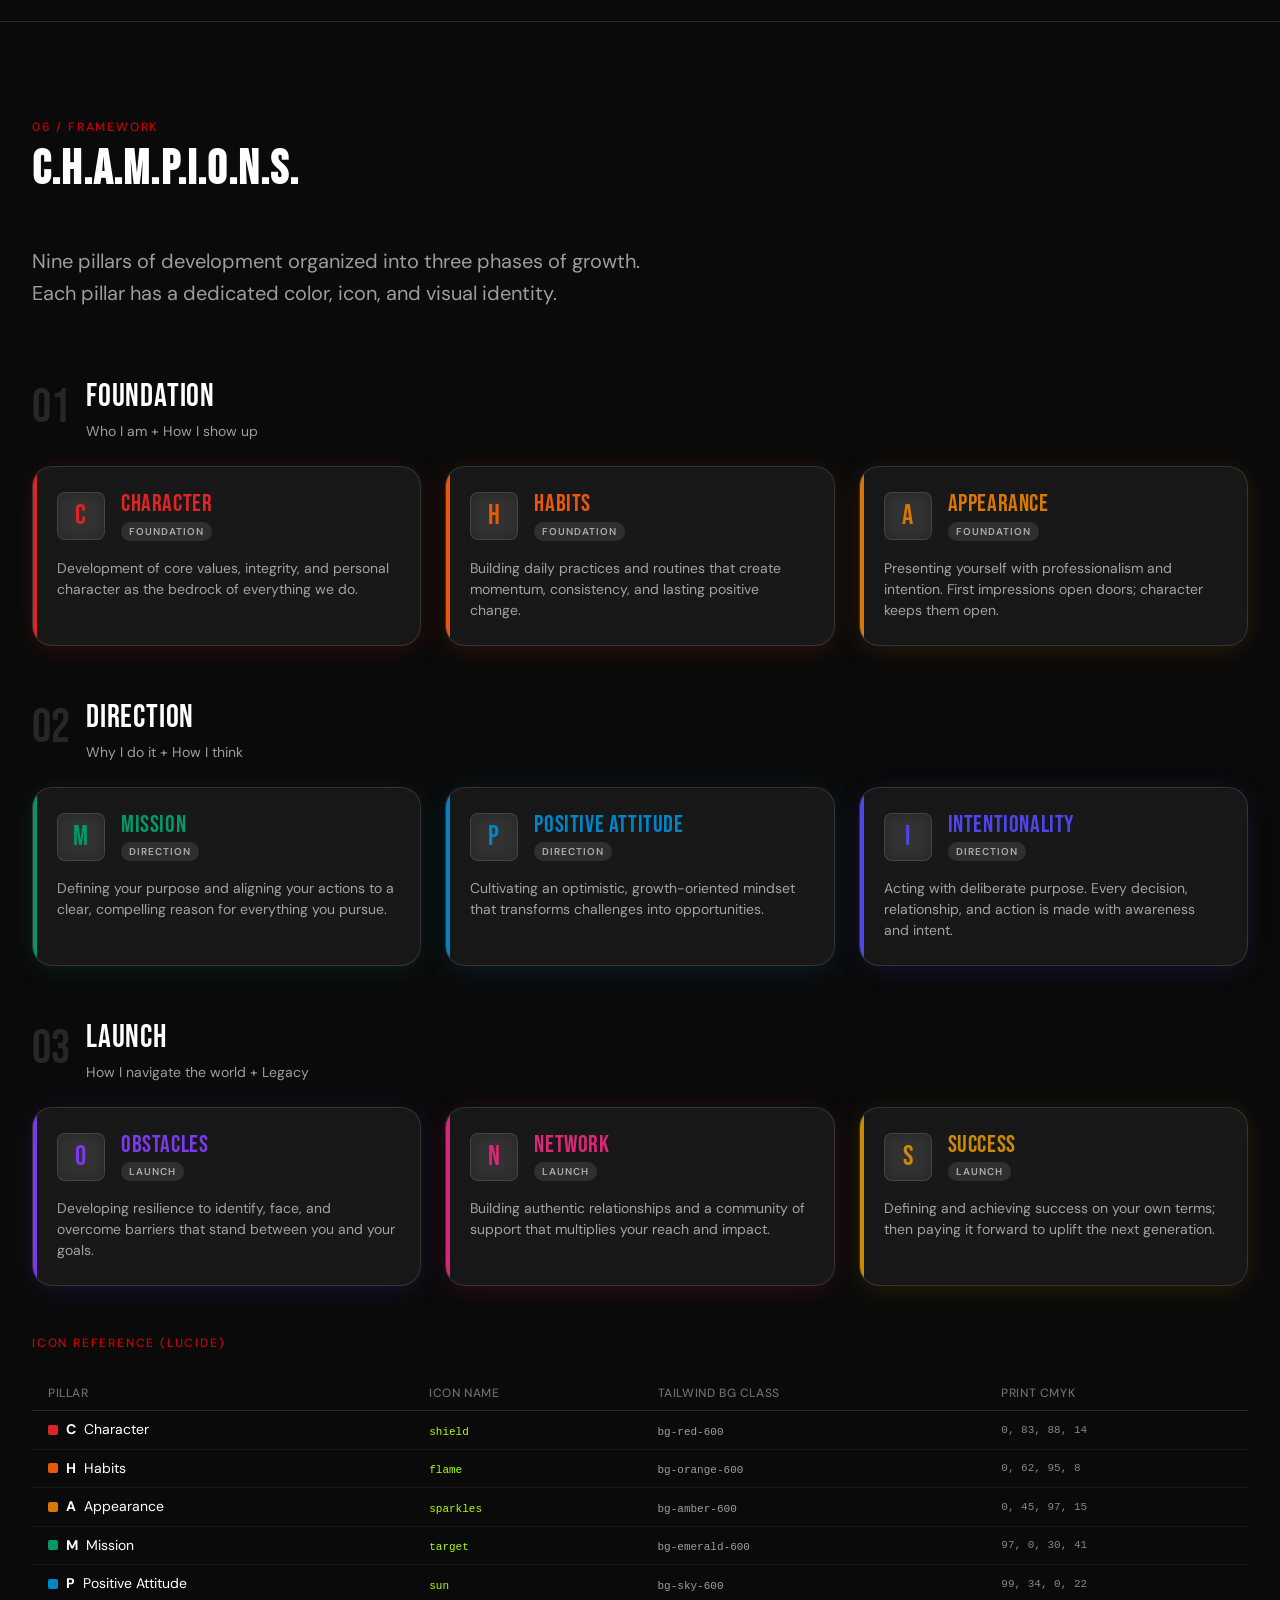
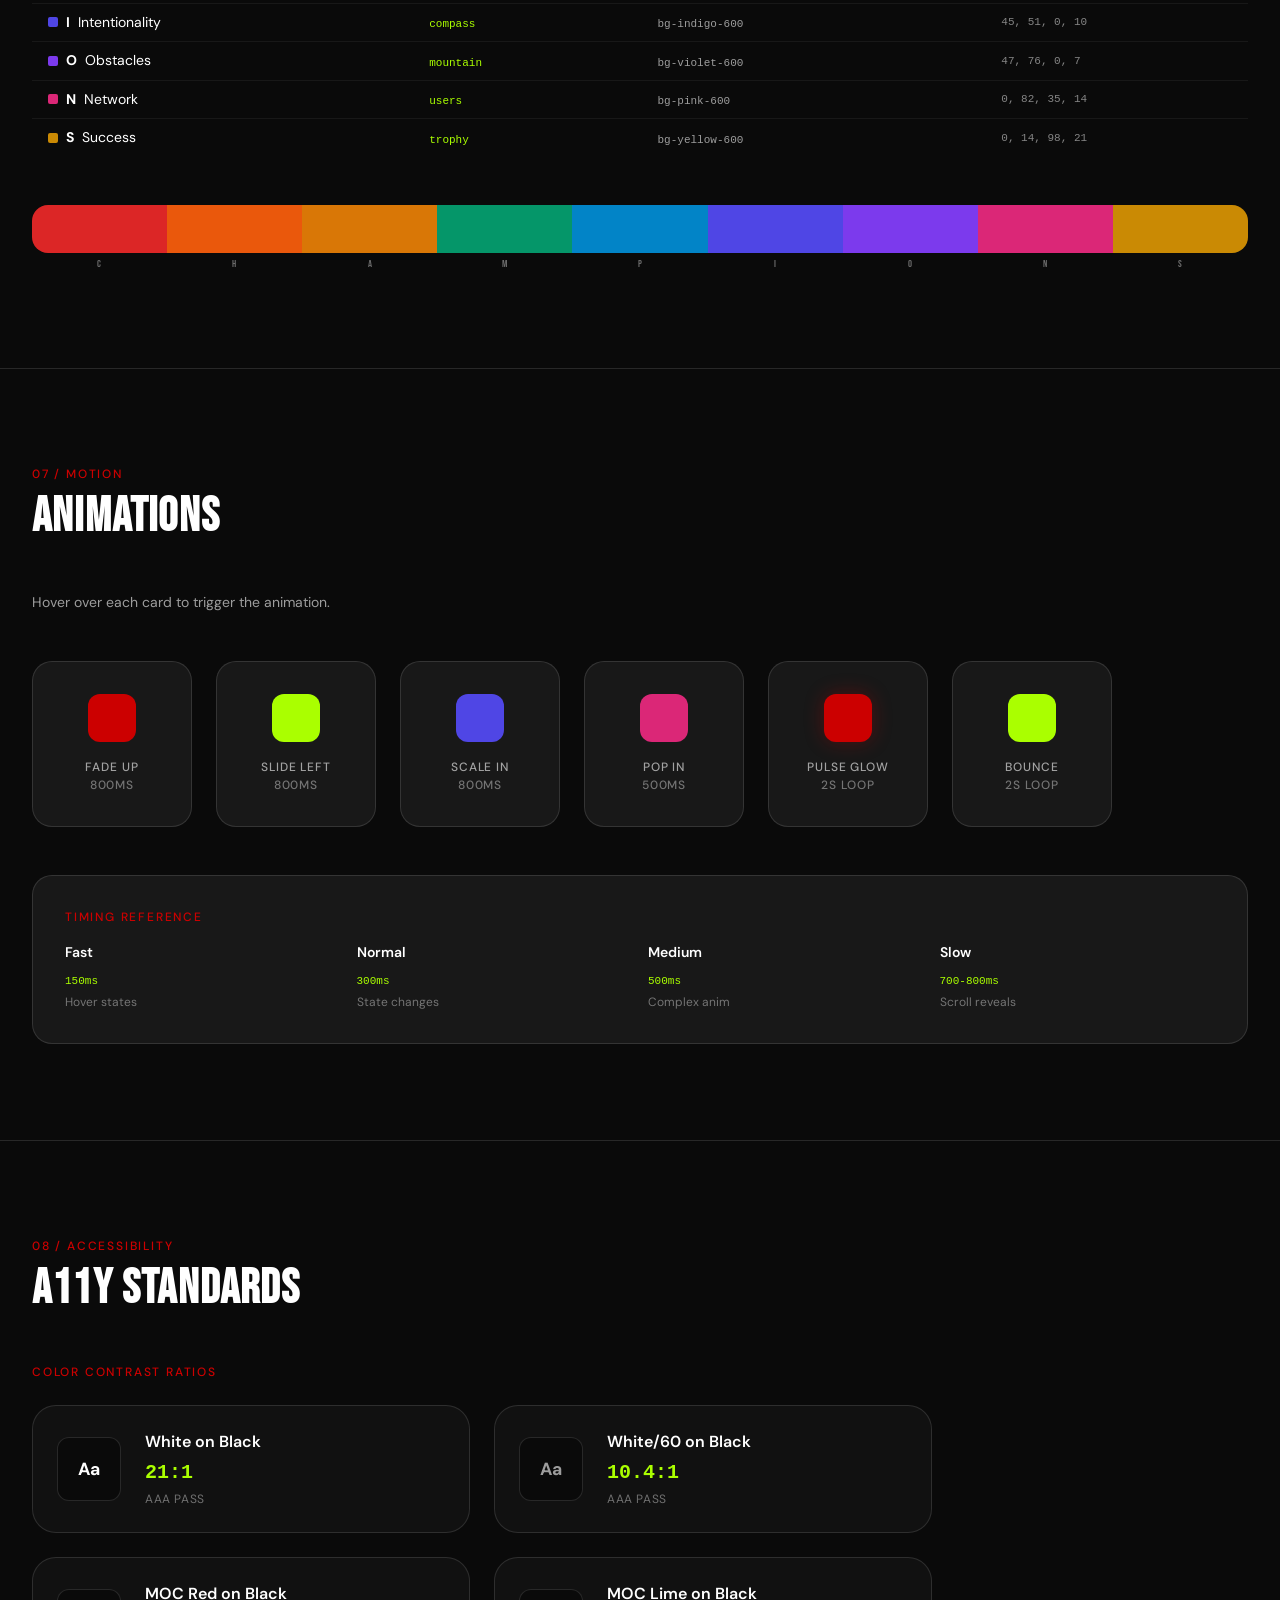
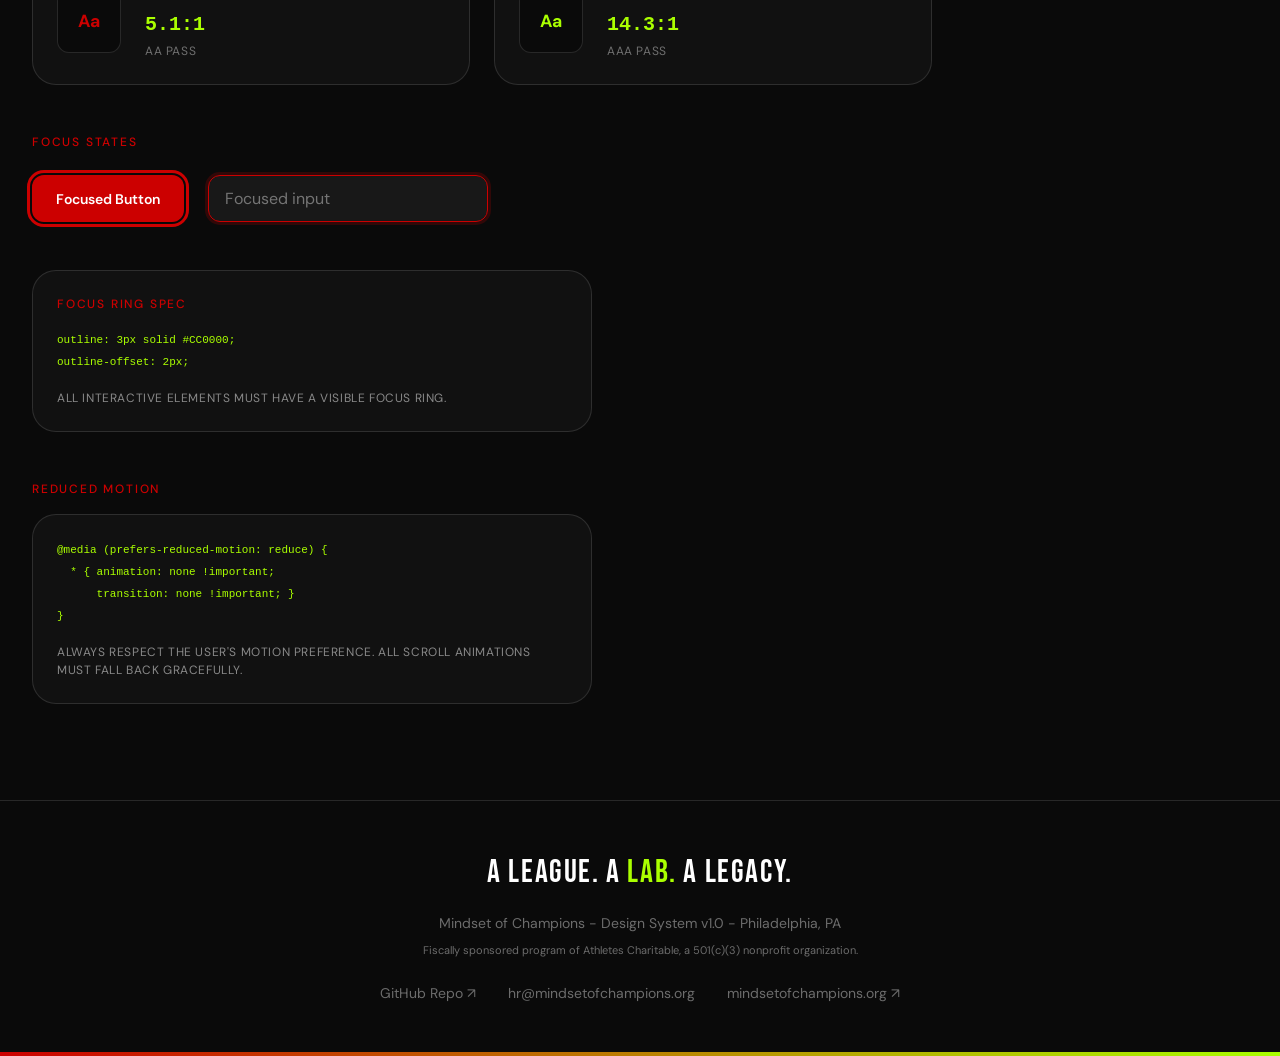
==== commit 708d23ec: "Hero: logo matches text width, CHAMPIONS rainbow letters, reorder badge - Wrap logo + h1 in fit-cont" ====
--- a/index.html
+++ b/index.html
@@ -264,7 +264,6 @@
       padding: var(--space-sm) var(--space-lg);
       font-size: var(--text-body-sm);
       color: var(--white-80);
-      margin-bottom: var(--space-xl);
     }
     .hero-badge-dot {
       width: 8px;
@@ -283,9 +282,7 @@
       text-transform: uppercase;
       letter-spacing: 0.025em;
       line-height: 1.0;
-      margin-bottom: var(--space-xl);
-    }
-    .hero-title span { color: var(--moc-red); }
+    }
     .hero-sub {
       font-size: var(--text-body-lg);
       color: var(--white-60);
@@ -841,14 +838,16 @@
   <div class="hero-glow-red" aria-hidden="true"></div>
   <div class="hero-glow-lime" aria-hidden="true"></div>
   <div class="container">
-    <img src="brand-kit/logos/moc-logo.svg" alt="Mindset of Champions" style="height:72px;width:auto;display:block;margin-bottom:var(--space-xl);" />
-    <div class="hero-badge">
+    <div style="width:fit-content;max-width:100%;">
+      <img src="brand-kit/logos/moc-logo.svg" alt="Mindset of Champions" style="width:100%;height:auto;display:block;margin-bottom:var(--space-xl);" />
+      <h1 class="hero-title">
+        Mindset of<br/><span style="color:inherit;"><span style="color:var(--pillar-character);">C</span><span style="color:var(--pillar-habits);">h</span><span style="color:var(--pillar-appearance);">a</span><span style="color:var(--pillar-mission);">m</span><span style="color:var(--pillar-positive);">p</span><span style="color:var(--pillar-intentionality);">i</span><span style="color:var(--pillar-obstacles);">o</span><span style="color:var(--pillar-network);">n</span><span style="color:var(--pillar-success);">s</span></span>
+      </h1>
+    </div>
+    <div class="hero-badge" style="margin-top:var(--space-xl);margin-bottom:var(--space-xl);">
       <span class="hero-badge-dot" aria-hidden="true"></span>
       Design System v1.0
     </div>
-    <h1 class="hero-title">
-      Mindset<br/>of <span>Champions</span>
-    </h1>
     <p class="hero-sub">
       A technology-agnostic design system for building consistent MOC experiences across any platform or framework.
     </p>
